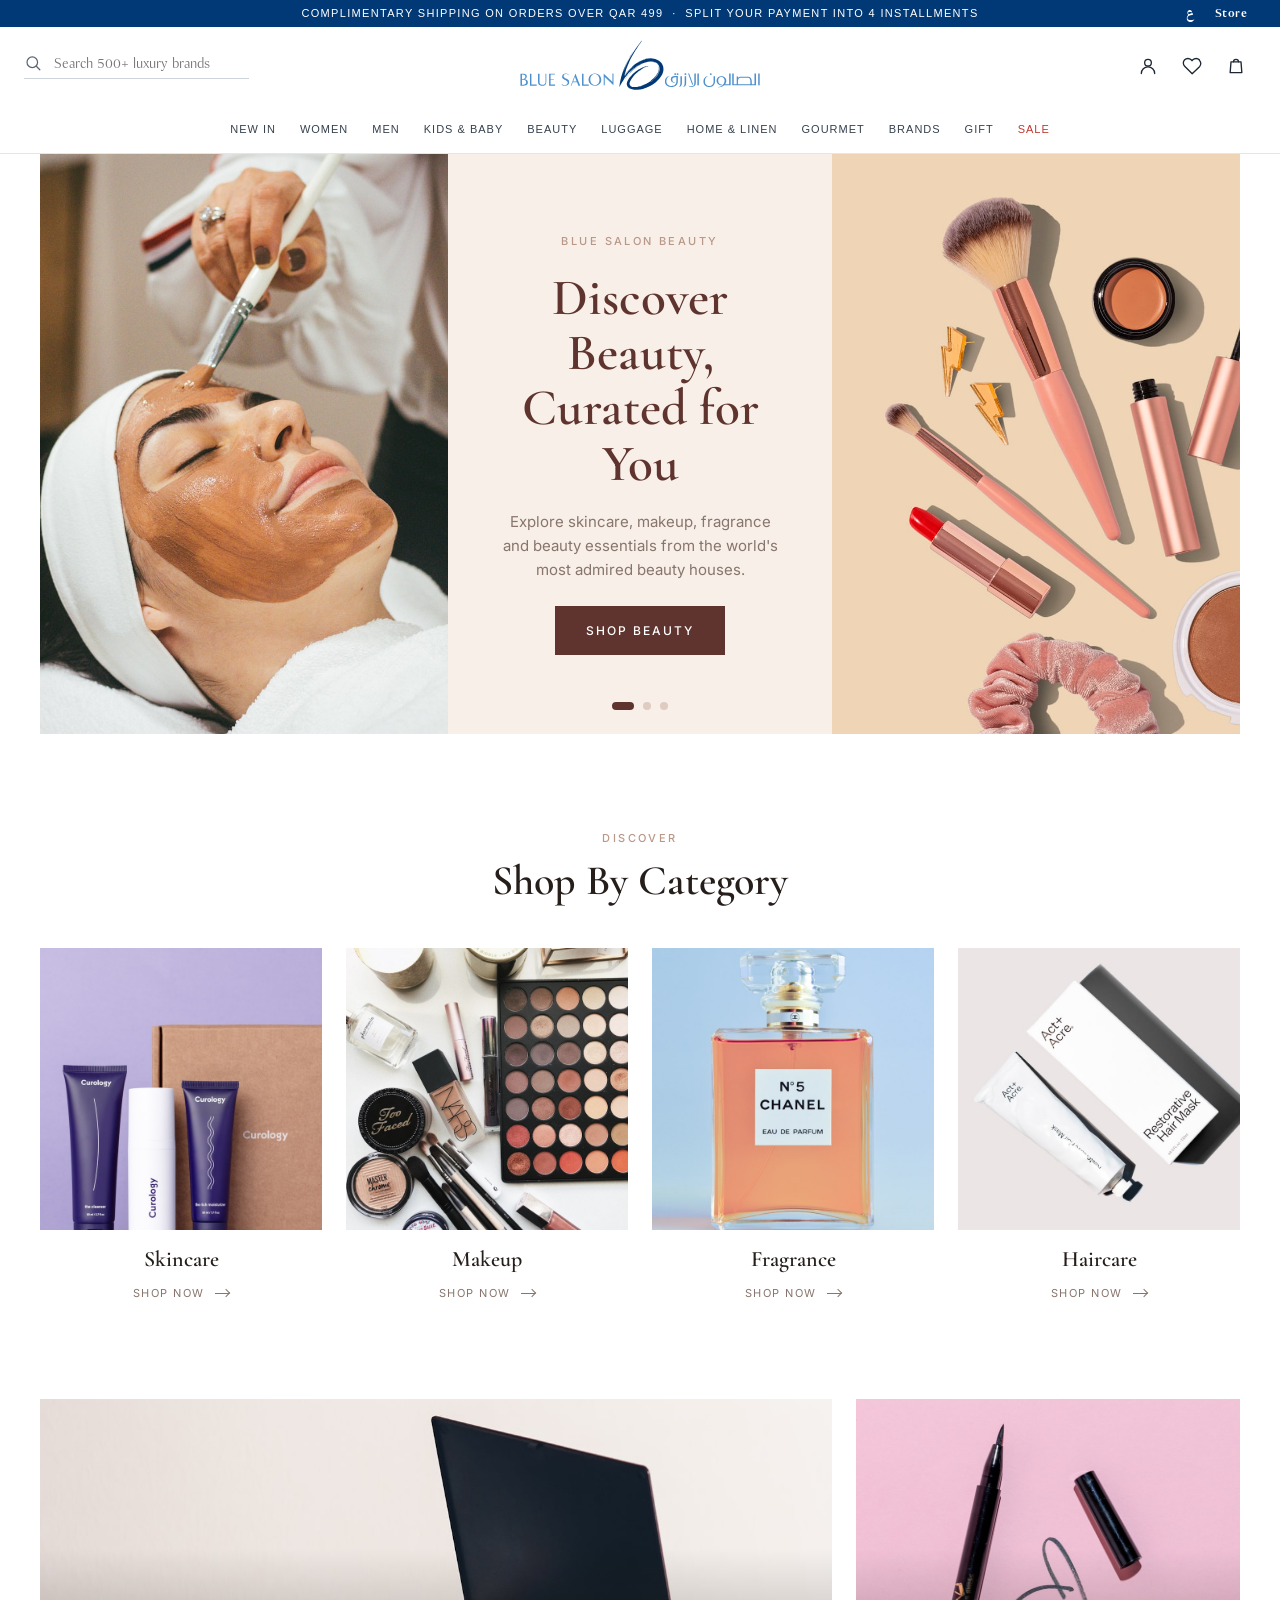
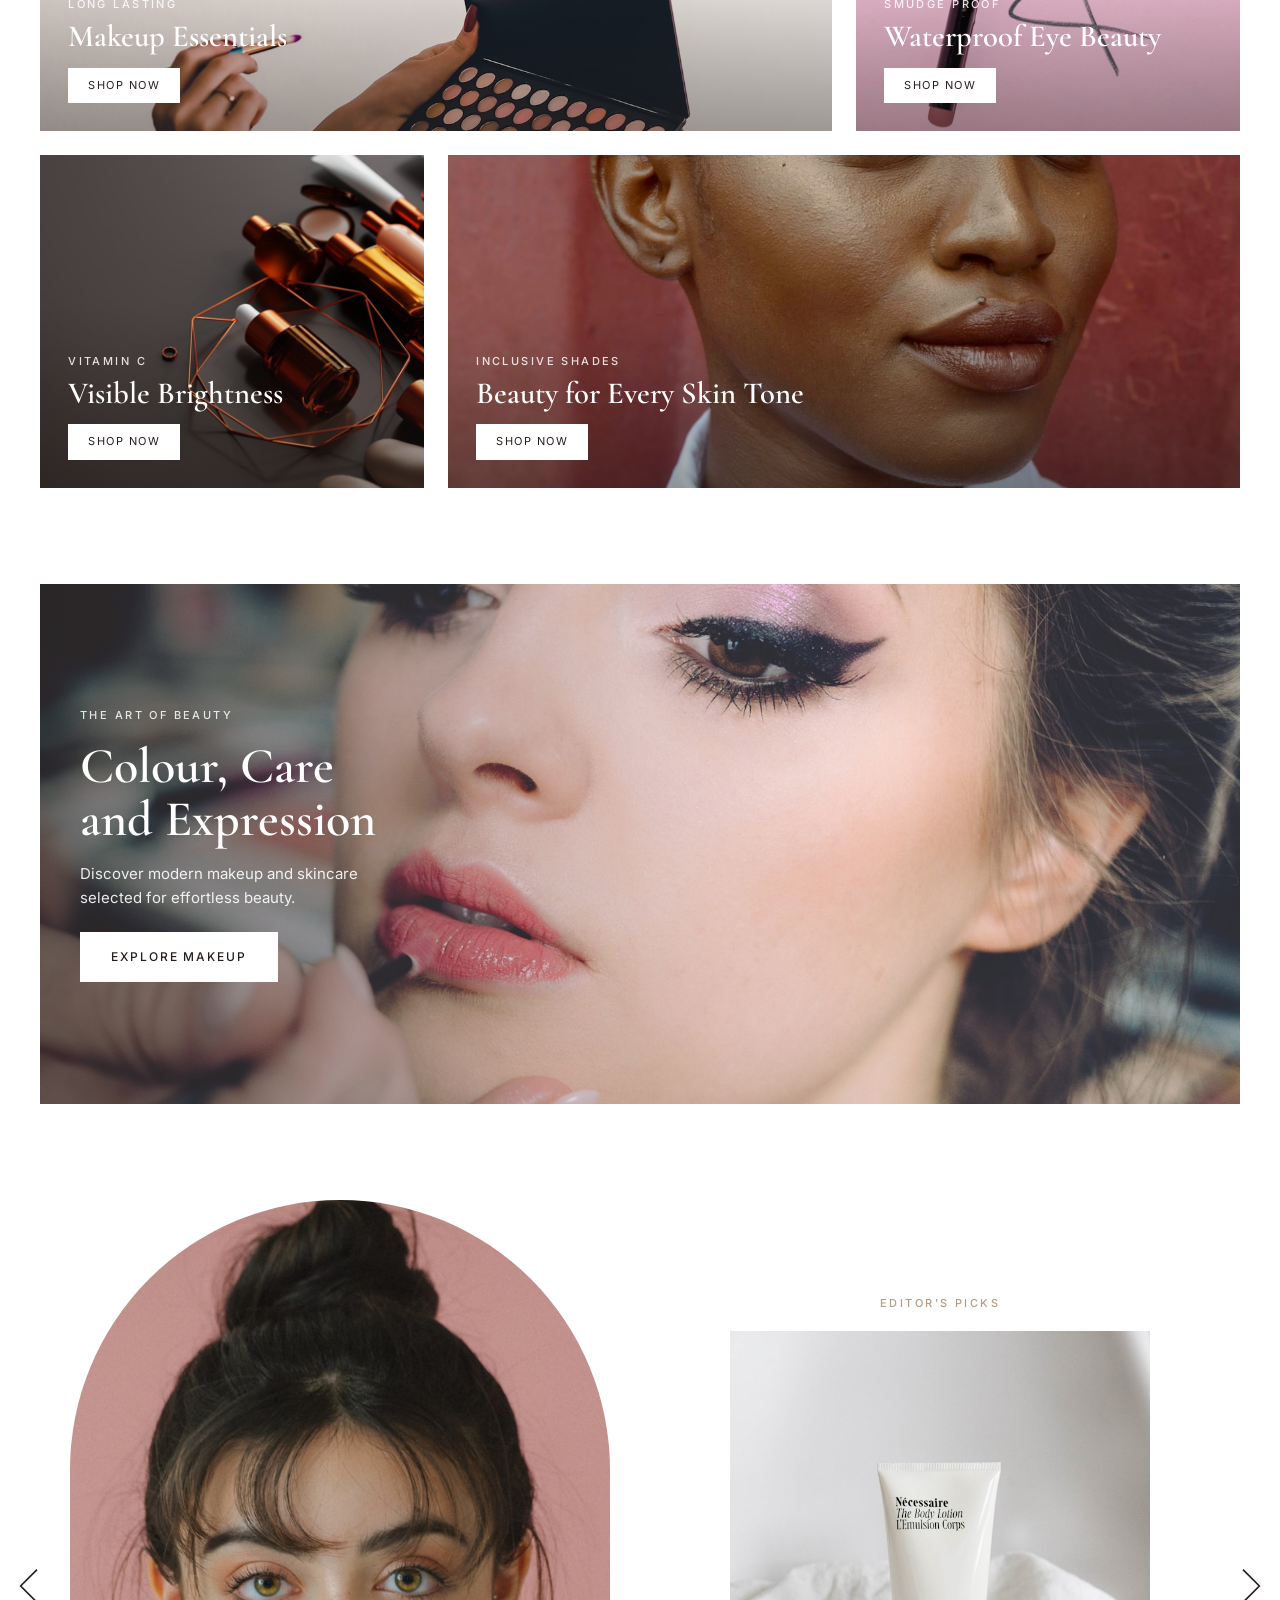
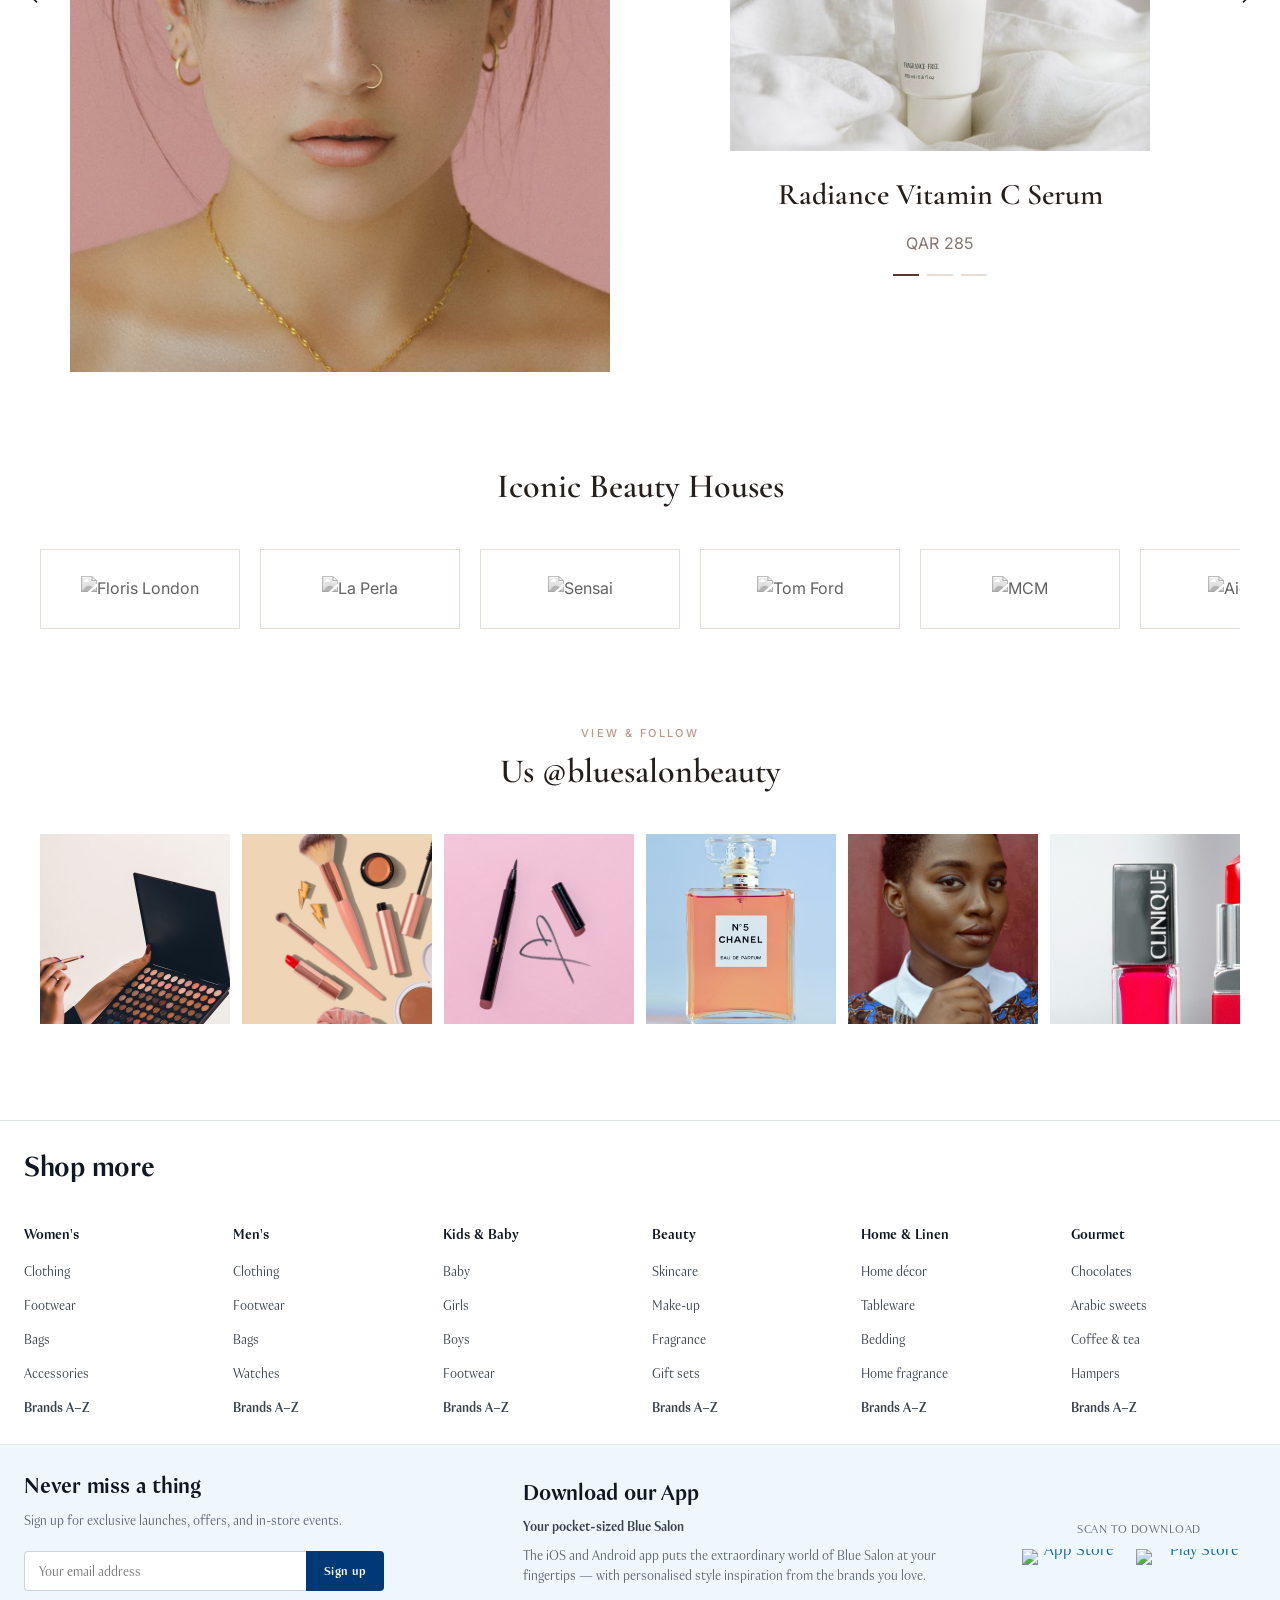
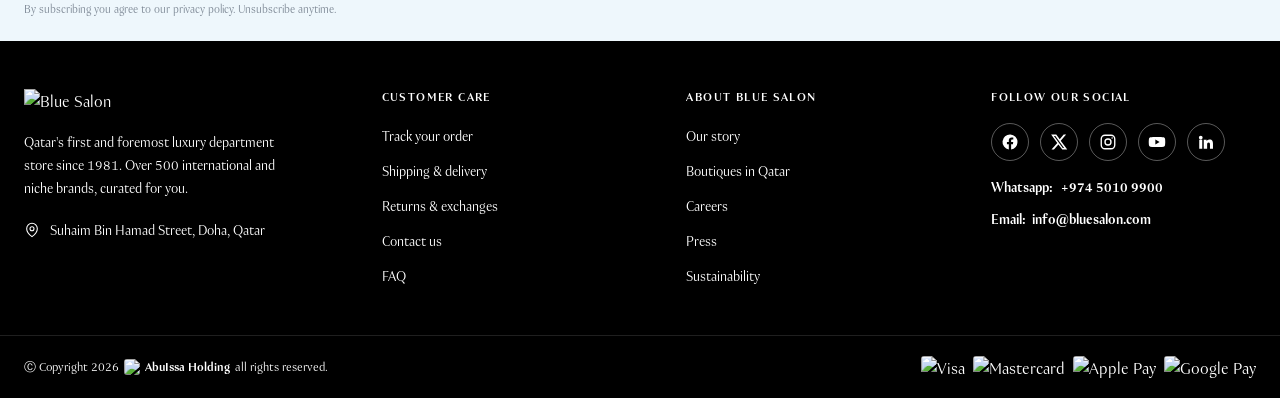
==== beauty.html @ 8f429d38 "Refactor code structure for improved readability and maintainability" ====
<!DOCTYPE html>
<html lang="en">
<head>
<meta charset="UTF-8">
<meta name="viewport" content="width=device-width, initial-scale=1.0">
<title>Blue Salon Beauty — Curated for You</title>
<link rel="icon" href="assets/app-icon.png">
<link rel="preconnect" href="https://fonts.googleapis.com">
<link rel="preconnect" href="https://fonts.gstatic.com" crossorigin>
<link href="https://fonts.googleapis.com/css2?family=Cormorant+Garamond:wght@500;600;700&family=Inter:wght@400;500;600&display=swap" rel="stylesheet">
<!-- Global Blue Salon header/footer styles (shared across pages) -->
<link rel="stylesheet" href="styles.css">
<link rel="stylesheet" href="app.css">
<!-- Page-specific beauty styles (loaded last so they win any collisions) -->
<link rel="stylesheet" href="assets/blue-salon-beauty.css">
<style>body{margin:0}</style>
</head>
<body>

<!-- ════════════════ Global Blue Salon Header ════════════════ -->
<header class="bs-nav-root bs-header">
  <div class="bs-announce">
    <div class="bs-announce-inner">
      <span class="bs-announce-msg">Complimentary shipping on orders over QAR 499 &nbsp;·&nbsp; Split your payment into 4 installments</span>
      <div class="bs-announce-utils">
        <span class="bs-util-wrap bs-locale">
          <button class="bs-iconbtn bs-locale-btn" type="button" id="localeBtn" aria-label="Switch language" title="Switch language">
            <span class="bs-lang-switch is-ar" id="localeLangSwitch" aria-hidden="true">ع</span>
          </button>
        </span>
        <button class="bs-iconbtn bs-locale-btn" type="button" aria-label="Store locator" title="Store locator">
          <span class="bs-lang-switch">Store</span>
        </button>
      </div>
    </div>
  </div>
  <div class="bs-topbar">
    <button class="bs-iconbtn bs-hamburger" type="button" id="hamburgerBtn" aria-label="Menu" aria-expanded="false" aria-controls="mobileDrawer">
      <svg width="22" height="22" viewBox="0 0 24 24" fill="none" stroke="currentColor" stroke-width="1.6" stroke-linecap="round" stroke-linejoin="round"><path d="M3 6h18M3 12h18M3 18h18"/></svg>
    </button>
    <div class="bs-search">
      <svg width="20" height="20" viewBox="0 0 24 24" fill="none" stroke="currentColor" stroke-width="1.6" stroke-linecap="round" stroke-linejoin="round"><path d="m21 21-4.3-4.3"/><circle cx="11" cy="11" r="7"/></svg>
      <input type="search" placeholder="Search 500+ luxury brands">
    </div>
    <a class="bs-logo" href="index.html">
      <img src="assets/logo-horizontal.svg" alt="Blue Salon">
    </a>
    <div class="bs-utils">
      <button class="bs-iconbtn" type="button" aria-label="Account" title="Account">
        <svg width="20" height="20" viewBox="0 0 24 24" fill="none" stroke="currentColor" stroke-width="1.6" stroke-linecap="round" stroke-linejoin="round"><circle cx="12" cy="8" r="4"/><path d="M4 21a8 8 0 0 1 16 0"/></svg>
      </button>
      <span class="bs-util-wrap">
        <button class="bs-iconbtn" type="button" aria-label="Wishlist" title="Wishlist">
          <svg width="20" height="20" viewBox="0 0 24 24" fill="none" stroke="currentColor" stroke-width="1.6" stroke-linecap="round" stroke-linejoin="round"><path d="M20.8 4.6a5.5 5.5 0 0 0-7.8 0L12 5.6l-1-1a5.5 5.5 0 1 0-7.8 7.8l9 9 8.8-8.6a5.5 5.5 0 0 0-.2-7.8z"/></svg>
        </button>
        <span class="bs-count" id="wishCount" hidden>0</span>
      </span>
      <span class="bs-util-wrap">
        <button class="bs-iconbtn" type="button" aria-label="Bag" title="Bag">
          <svg width="20" height="20" viewBox="0 0 24 24" fill="none" stroke="currentColor" stroke-width="1.6" stroke-linecap="round" stroke-linejoin="round"><path d="M6 7h12l1 13H5z"/><path d="M9 7a3 3 0 0 1 6 0"/></svg>
        </button>
        <span class="bs-count" id="cartCount" hidden>0</span>
      </span>
    </div>
  </div>
  <div id="navZone">
    <nav class="bs-nav">
      <div class="bs-nav-inner" id="navInner">
        <div class="bs-nav-item" data-menu="new">New In</div>
        <div class="bs-nav-item" data-menu="women">Women</div>
        <div class="bs-nav-item" data-menu="men">Men</div>
        <div class="bs-nav-item" data-menu="kids">Kids &amp; Baby</div>
        <div class="bs-nav-item" data-menu="beauty">Beauty</div>
        <div class="bs-nav-item" data-menu="luggage">Luggage</div>
        <div class="bs-nav-item" data-menu="home">Home &amp; Linen</div>
        <div class="bs-nav-item" data-menu="gourmet">Gourmet</div>
        <div class="bs-nav-item" data-menu="brands">Brands</div>
        <div class="bs-nav-item" data-menu="gift">Gift</div>
        <div class="bs-nav-item sale" data-menu="sale">Sale</div>
        <div class="bs-mega-holder" id="megaHolder"></div>
      </div>
    </nav>
  </div>
</header>

<!-- Mobile drawer (built by app.js) -->
<div class="bs-drawer-scrim" id="drawerScrim" hidden></div>
<aside class="bs-drawer" id="mobileDrawer" aria-hidden="true" hidden>
  <div class="bs-drawer-head">
    <img class="bs-drawer-logo" src="assets/logo-horizontal.svg" alt="Blue Salon">
    <button class="bs-iconbtn bs-drawer-close" type="button" id="drawerClose" aria-label="Close menu">
      <svg width="22" height="22" viewBox="0 0 24 24" fill="none" stroke="currentColor" stroke-width="1.7" stroke-linecap="round" stroke-linejoin="round"><path d="M6 6l12 12M18 6L6 18"/></svg>
    </button>
  </div>
  <nav class="bs-drawer-nav" id="drawerNav"></nav>
</aside>

<div class="bs-beauty-page">

  <!-- ============ 3. THREE-PANEL BEAUTY HERO (slider) ============ -->
  <section class="bsb-hero" aria-label="Discover beauty" aria-roledescription="carousel" id="bsbHero">
    <figure class="bsb-hero__img bsb-hero__img--left">
      <img id="bsbHeroLeft"
           src="images/beauty/hero-1-left.jpg"
           onerror="this.onerror=null;this.src='https://images.unsplash.com/photo-1552693673-1bf958298935?auto=format&fit=crop&w=900&q=80'"
           alt="Close-up of a model with radiant, natural complexion" loading="eager">
      <span class="bsb-hero__curtain bsb-hero__curtain--left" aria-hidden="true"></span>
    </figure>

    <div class="bsb-hero__panel" id="bsbHeroPanel">
      <div class="bsb-hero__content" id="bsbHeroContent">
        <p class="bsb-eyebrow">Blue Salon Beauty</p>
        <h1 class="bsb-hero__title">Discover Beauty,<br>Curated for You</h1>
        <p class="bsb-hero__text">Explore skincare, makeup, fragrance and beauty essentials from the world's most admired beauty houses.</p>
        <a class="bsb-btn bsb-btn--dark" href="#">Shop Beauty</a>
      </div>
      <div class="bsb-hero__dots" id="bsbHeroDots" role="tablist" aria-label="Hero slides"></div>
    </div>

    <figure class="bsb-hero__img bsb-hero__img--right">
      <img id="bsbHeroRight"
           src="images/beauty/hero-1-right.jpg"
           alt="Flat-lay of makeup brushes, powder and lipstick" loading="eager">
      <span class="bsb-hero__curtain bsb-hero__curtain--right" aria-hidden="true"></span>
    </figure>
  </section>

  <!-- ============ 4. HORIZONTAL BEAUTY CATEGORY STRIP ============ -->
  <!-- <nav class="bsb-strip" aria-label="Beauty quick links">
    <ul class="bsb-strip__list">
      <li><a href="#">Makeup</a></li>
      <li><a href="#">Skincare</a></li>
      <li><a href="#">Face</a></li>
      <li><a href="#">Eyes</a></li>
      <li><a href="#">Lips</a></li>
      <li><a href="#">Fragrance</a></li>
      <li><a href="#">Haircare</a></li>
      <li><a href="#">Bath &amp; Body</a></li>
      <li><a href="#">Men's Grooming</a></li>
      <li><a href="#">Beauty Tools</a></li>
      <li><a href="#">Gift Sets</a></li>
    </ul>
  </nav> -->

  <!-- ============ 5. SHOP BY CATEGORY ============ -->
  <section class="bsb-section bsb-shell" aria-label="Shop by category">
    <header class="bsb-heading">
      <p class="bsb-eyebrow">Discover</p>
      <h2 class="bsb-heading__title">Shop By Category</h2>
    </header>
    <div class="bsb-catgrid">
      <a class="bsb-cat" href="#">
        <div class="bsb-cat__stage"><img src="images/beauty/cat-skincare.jpg" alt="Skincare products" loading="lazy"></div>
        <span class="bsb-cat__name">Skincare</span>
        <span class="bsb-cat__link">Shop now <i class="bsb-arrow"></i></span>
      </a>
      <a class="bsb-cat" href="#">
        <div class="bsb-cat__stage"><img src="images/beauty/cat-makeup.jpg" alt="Makeup collection" loading="lazy"></div>
        <span class="bsb-cat__name">Makeup</span>
        <span class="bsb-cat__link">Shop now <i class="bsb-arrow"></i></span>
      </a>
      <a class="bsb-cat" href="#">
        <div class="bsb-cat__stage"><img src="images/beauty/cat-fragrance.jpg" alt="Fragrance bottle" loading="lazy"></div>
        <span class="bsb-cat__name">Fragrance</span>
        <span class="bsb-cat__link">Shop now <i class="bsb-arrow"></i></span>
      </a>
      <a class="bsb-cat" href="#">
        <div class="bsb-cat__stage"><img src="images/beauty/cat-haircare.jpg" alt="Haircare products" loading="lazy"></div>
        <span class="bsb-cat__name">Haircare</span>
        <span class="bsb-cat__link">Shop now <i class="bsb-arrow"></i></span>
      </a>
    </div>
  </section>

  <!-- ============ 6. ASYMMETRICAL EDITORIAL GRID ============ -->
  <section class="bsb-section bsb-shell" aria-label="Beauty editorial">
    <div class="bsb-editorial">
      <a class="bsb-tile bsb-tile--wide" href="#">
        <img src="images/beauty/edit-makeup.jpg" alt="Makeup application with a palette" loading="lazy">
        <div class="bsb-tile__body">
          <p class="bsb-eyebrow bsb-eyebrow--light">Long Lasting</p>
          <h3 class="bsb-tile__title">Makeup Essentials</h3>
          <span class="bsb-tile__cta">Shop now</span>
        </div>
      </a>
      <a class="bsb-tile bsb-tile--tall" href="#">
        <img src="images/beauty/edit-eyes.jpg" alt="Eye liner detail" loading="lazy">
        <div class="bsb-tile__body">
          <p class="bsb-eyebrow bsb-eyebrow--light">Smudge Proof</p>
          <h3 class="bsb-tile__title">Waterproof Eye Beauty</h3>
          <span class="bsb-tile__cta">Shop now</span>
        </div>
      </a>
      <a class="bsb-tile bsb-tile--tall2" href="#">
        <img src="images/beauty/edit-brightness.jpg" alt="Brightening serum ritual" loading="lazy">
        <div class="bsb-tile__body">
          <p class="bsb-eyebrow bsb-eyebrow--light">Vitamin C</p>
          <h3 class="bsb-tile__title">Visible Brightness</h3>
          <span class="bsb-tile__cta">Shop now</span>
        </div>
      </a>
      <a class="bsb-tile bsb-tile--wide2" href="#">
        <img src="images/beauty/edit-skintone.jpg" alt="Beauty for every skin tone" loading="lazy">
        <div class="bsb-tile__body">
          <p class="bsb-eyebrow bsb-eyebrow--light">Inclusive Shades</p>
          <h3 class="bsb-tile__title">Beauty for Every Skin Tone</h3>
          <span class="bsb-tile__cta">Shop now</span>
        </div>
      </a>
    </div>
  </section>
  <!-- ============ 8. FULL-WIDTH CAMPAIGN BANNER ============ -->
  <section class="bsb-campaign" aria-label="The art of beauty">
    <img class="bsb-campaign__bg" src="images/beauty/campaign-banner.jpg" alt="Editorial makeup application close-up" loading="lazy">
    <div class="bsb-shell bsb-campaign__inner">
      <div class="bsb-campaign__panel">
        <p class="bsb-eyebrow bsb-eyebrow--light">The Art of Beauty</p>
        <h2 class="bsb-campaign__title">Colour, Care<br>and Expression</h2>
        <p class="bsb-campaign__text">Discover modern makeup and skincare selected for effortless beauty.</p>
        <a class="bsb-btn bsb-btn--light" href="#">Explore Makeup</a>
      </div>
    </div>
  </section>

  <!-- ============ 9. FEATURED PRODUCT CAROUSEL ============ -->
  <section class="bsb-section bsb-shell bsb-feature" aria-label="Editor's picks" id="bsbFeature">
    <button class="bsb-feature__arrow bsb-feature__arrow--prev" type="button" aria-label="Previous product">
      <svg viewBox="0 0 24 24" fill="none" stroke="currentColor" stroke-width="0.7"><path d="M15 5 8 12l7 7"/></svg>
    </button>

    <figure class="bsb-feature__model">
      <img id="bsbFeatModel" src="images/beauty/feature-model.jpg" alt="Model enjoying a beauty ritual" loading="lazy">
    </figure>

    <div class="bsb-feature__panel">
      <p class="bsb-eyebrow">Editor's Picks</p>
      <div class="bsb-feature__stage"><img id="bsbFeatImg" src="images/beauty/prod-1.jpg" alt="Featured product"></div>
      <h3 class="bsb-feature__name" id="bsbFeatName">Radiance Vitamin C Serum</h3>
      <p class="bsb-feature__price" id="bsbFeatPrice">QAR 285</p>
      <div class="bsb-feature__dots" id="bsbFeatDots" role="tablist" aria-label="Featured products"></div>
    </div>

    <button class="bsb-feature__arrow bsb-feature__arrow--next" type="button" aria-label="Next product">
      <svg viewBox="0 0 24 24" fill="none" stroke="currentColor" stroke-width="0.7"><path d="m9 5 7 7-7 7"/></svg>
    </button>
  </section>

  <!-- ============ 10. BEAUTY BRAND ROW ============ -->
  <section class="bsb-section bsb-shell" aria-label="Iconic beauty houses">
    <header class="bsb-heading">
      <h2 class="bsb-heading__title bsb-heading__title--sm">Iconic Beauty Houses</h2>
    </header>
    <ul class="bsb-brands" id="bsbBrands"></ul>
  </section>
  <!-- ============ 11b. INSTAGRAM ============ -->
  <section class="bsb-section bsb-shell bsb-insta" aria-label="Follow us on Instagram">
    <header class="bsb-heading">
      <p class="bsb-eyebrow">View &amp; Follow</p>
      <h2 class="bsb-heading__title bsb-heading__title--sm">Us @bluesalonbeauty</h2>
    </header>
    <div class="bsb-insta__grid" id="bsbInsta"></div>
  </section>

</div><!-- /.bs-beauty-page -->

<!-- ════════════════ Global Blue Salon Footer ════════════════ -->
<footer class="bs-footer">
  <div class="bs-shopmore">
    <div class="bs-shopmore-inner">
      <h2>Shop more</h2>
      <div class="bs-shopmore-grid" id="shopMoreGrid"></div>
    </div>
  </div>
  <div class="bs-appband">
    <div class="bs-appband-inner">
      <div>
        <h3>Never miss a thing</h3>
        <p class="bs-appband-copy">Sign up for exclusive launches, offers, and in-store events.</p>
        <form class="bs-newsletter-form" onsubmit="return false;">
          <input type="email" placeholder="Your email address">
          <button type="submit">Sign up</button>
        </form>
        <p class="bs-newsletter-fine">By subscribing you agree to our privacy policy. Unsubscribe anytime.</p>
      </div>
      <div>
        <h3>Download our App</h3>
        <p class="bs-app-sub">Your pocket-sized Blue Salon</p>
        <p class="bs-appband-copy bs-app-copy">The iOS and Android app puts the extraordinary world of Blue Salon at your fingertips — with personalised style inspiration from the brands you love.</p>
      </div>
      <div class="bs-qr">
        <div class="bs-qr-label">Scan to download</div>
        <div class="foot-qr-code">
          <a href="#" rel="noopener"><img src="https://cdn.shopify.com/s/files/1/0370/6444/1991/files/qrapp-01.svg?v=1632989194" alt="App Store" width="98"></a>
          <a href="#" rel="noopener"><img src="https://cdn.shopify.com/s/files/1/0370/6444/1991/files/qrapp-02.svg?v=1632667366" alt="Play Store" width="120"></a>
        </div>
      </div>
    </div>
  </div>
  <div class="bs-mainfooter">
    <div class="bs-mainfooter-inner">
      <div class="bs-mainfooter-about">
        <img src="https://www.bluesalon.com/cdn/shop/files/BS_Logo_horizontal-01-white1.png?v=1644232279" alt="Blue Salon">
        <p>Qatar's first and foremost luxury department store since 1981. Over 500 international and niche brands, curated for you.</p>
        <ul class="bs-contact">
          <li>
            <svg width="16" height="16" viewBox="0 0 24 24" fill="none" stroke="currentColor" stroke-width="1.6" stroke-linecap="round" stroke-linejoin="round"><path d="M20 10c0 6-8 12-8 12s-8-6-8-12a8 8 0 0 1 16 0z"/><circle cx="12" cy="10" r="3"/></svg>
            <span>Suhaim Bin Hamad Street, Doha, Qatar</span>
          </li>
        </ul>
      </div>
      <div id="footerCols" class="bs-mainfooter-cols"></div>
    </div>
    <div class="bs-bottomstrip">
      <div class="bs-bottomstrip-inner">
        <span class="bs-copyright">Ⓒ Copyright 2026
          <a class="bs-copyright-aih" href="https://www.abuissa.com" target="_blank" rel="noopener">
            <img src="https://www.abuissa.com/wp-content/uploads/2024/09/cropped-aih-favicon-192x192.png" alt="AbuIssa Holding" width="16" height="16" loading="lazy">
            AbuIssa Holding
          </a>
          all rights reserved.</span>
        <ul class="payment-methods">
          <li><img src="//www.bluesalon.com/cdn/shop/files/Visa_Inverted_x32_5700ab8c-cb49-4355-83c3-4d1146a8076c_x32.png?v=1644226717" alt="Visa" loading="lazy"></li>
          <li><img src="//www.bluesalon.com/cdn/shop/files/mastercard-logo-design-history-1979_x32.jpg?v=1644232735" alt="Mastercard" loading="lazy"></li>
          <li><img src="//www.bluesalon.com/cdn/shop/files/Group_1_x32.jpg?v=1660140162" alt="Apple Pay" loading="lazy"></li>
          <li><img src="//www.bluesalon.com/cdn/shop/files/21Google_Pay9bc22ee1-7e10-4d6f-b0ec-57672824e23d_x32_1_x32.png?v=1709793011" alt="Google Pay" loading="lazy"></li>
        </ul>
      </div>
    </div>
  </div>
</footer>

<script src="data.js"></script>
<script src="app.js"></script>
<script src="assets/blue-salon-beauty.js"></script>
</body>
</html>
---- styles.css ----
/* ============================================================
   BLUE SALON DESIGN SYSTEM — global stylesheet entry point.
   Consumers link THIS file. Imports only — no rules here.
   ============================================================ */
@import url("tokens/fonts.css");
@import url("tokens/colors.css");
@import url("tokens/typography.css");
@import url("tokens/spacing.css");
@import url("tokens/elevation.css");
@import url("tokens/base.css");
---- app.css ----
/* ============================================================
   BLUE SALON — STOREFRONT HOMEPAGE (pure CSS port of the React kit)
   Design tokens come from styles.css; this file holds layout +
   component styles previously written as JSX inline styles.
   ============================================================ */

/* ── Fonts ────────────────────────────────────────────────────
   "Qatar" is the brand typeface — a humanist sans carrying both
   Latin and Arabic, used across the entire system for display
   and UI alike. Weights: 300/400/500/700. */
@font-face {
  font-family: "Qatar";
  src: url("assets/fonts/Qatar-Light.ttf") format("truetype");
  font-weight: 300;
  font-style: normal;
  font-display: swap;
}
@font-face {
  font-family: "Qatar";
  src: url("assets/fonts/Qatar-Regular.ttf") format("truetype");
  font-weight: 400;
  font-style: normal;
  font-display: swap;
}
@font-face {
  font-family: "Qatar";
  src: url("assets/fonts/Qatar-Medium.ttf") format("truetype");
  font-weight: 500;
  font-style: normal;
  font-display: swap;
}
/* 600 mapped to the Bold cut to avoid faux-bold synthesis */
@font-face {
  font-family: "Qatar";
  src: url("assets/fonts/Qatar-Bold.ttf") format("truetype");
  font-weight: 600;
  font-style: normal;
  font-display: swap;
}
@font-face {
  font-family: "Qatar";
  src: url("assets/fonts/Qatar-Bold.ttf") format("truetype");
  font-weight: 700;
  font-style: normal;
  font-display: swap;
}

html, body { margin: 0; background: var(--paper); }

/* ── Header shell ─────────────────────────────────────────── */
.bs-header {
  position: relative;
  z-index: 100;
  background: var(--paper);
}

/* Navy announcement bar */
.bs-announce {
  background: #003976;
  color: #fff;
  text-align: center;
  font-size: 11px;
  letter-spacing: var(--ls-wider);
  text-transform: uppercase;
  padding: 5px 0;
  font-weight: 500;
}
/* Constrain to the same container width as the top bar */
.bs-announce-inner {
  position: relative;
  max-width: var(--container-max);
  margin: 0 auto;
  padding: 0 24px;
}
.bs-announce-msg { display: block; }

/* Locale + store locator utilities pinned to the right edge of the container */
.bs-announce-utils {
  position: absolute;
  top: 50%;
  right: 24px;
  transform: translateY(-50%);
  display: flex;
  align-items: center;
  gap: 2px;
}
[dir="rtl"] .bs-announce-utils { right: auto; left: 24px; }
.bs-announce-utils .bs-iconbtn {
  width: 30px;
  height: 30px;
  color: #fff;
}
.bs-announce-utils .bs-iconbtn svg { width: 18px; height: 18px; }
.bs-announce-utils .bs-iconbtn:hover { background: rgba(255, 255, 255, 0.15); }
.bs-announce-utils .bs-locale-btn { width: auto; padding: 0 8px; }
.bs-announce-utils .bs-locale-panel { color: var(--text-strong); }

/* Single language-code label showing the active language (EN / ع) */
.bs-lang-switch {
  display: inline-flex;
  align-items: center;
  justify-content: center;
  font-family: var(--font-sans);
  font-size: 12px;
  font-weight: 600;
  letter-spacing: 0.04em;
  line-height: 1;
}
.bs-lang-switch.is-ar { font-size: 14px; }

.bs-topbar {
  max-width: var(--container-max);
  margin: 0 auto;
  padding: 0 24px;
  height: 78px;
  display: grid;
  grid-template-columns: 1fr auto 1fr;
  align-items: center;
  gap: 16px;
}

/* Search — bottom border only (spanning 3/4 of the width) */
.bs-search {
  position: relative;
  display: flex;
  align-items: center;
  gap: 10px;
  max-width: 300px;
  color: var(--ink-600);
  padding-bottom: 6px;
}
.bs-search::after {
  content: "";
  position: absolute;
  bottom: 0;
  inset-inline-start: 0;
  width: 75%;
  height: 1px;
  background: var(--border-default);
}
.bs-search input {
  border: 0;
  outline: none;
  background: transparent;
  font-family: var(--font-sans);
  font-size: 14px;
  color: var(--text-strong);
  width: 100%;
}

.bs-logo { justify-self: center; }
.bs-logo img { height: 58px; display: block; }

.bs-utils {
  display: flex;
  align-items: center;
  justify-content: flex-end;
  gap: 4px;
}
.bs-util-wrap { position: relative; display: inline-flex; }

.bs-count {
  position: absolute;
  top: 2px;
  right: 2px;
  min-width: 17px;
  height: 17px;
  padding: 0 4px;
  background: var(--sale);
  color: #fff;
  border-radius: 999px;
  font-size: 10px;
  font-weight: 600;
  display: flex;
  align-items: center;
  justify-content: center;
  font-family: var(--font-sans);
}
.bs-count[hidden] { display: none; }

/* ── Icon button (port of <IconButton variant="plain">) ───── */
.bs-iconbtn {
  display: inline-flex;
  align-items: center;
  justify-content: center;
  width: 40px;
  height: 40px;
  flex: none;
  padding: 0;
  border-radius: var(--radius-circle);
  cursor: pointer;
  background: transparent;
  color: var(--ink-800);
  border: 1px solid transparent;
  transition: background var(--dur-base) var(--ease-standard), color var(--dur-base) var(--ease-standard);
}
.bs-iconbtn:hover { background: var(--surface-hover); }

/* ── Locale picker (region · currency · language) ─────────── */
.bs-locale { position: relative; }
.bs-locale-btn { width: auto; padding: 0 10px; gap: 6px; }
.bs-locale-code {
  font-family: var(--font-sans);
  font-size: 12px;
  font-weight: var(--fw-semibold);
  letter-spacing: var(--ls-wider);
}

.bs-locale-panel {
  position: absolute;
  top: calc(100% + 8px);
  right: 0;
  z-index: 300;
  width: 300px;
  padding: 18px;
  background: var(--surface-card);
  border: var(--border-hair);
  border-radius: var(--radius-md);
  box-shadow: var(--shadow-lg);
  text-align: start;
}
.bs-locale-panel[hidden] { display: none; }
/* Flip to the start edge in RTL so it stays on-screen */
[dir="rtl"] .bs-locale-panel { right: auto; left: 0; }

.bs-locale-field { margin-bottom: 14px; }
.bs-locale-field:last-of-type { margin-bottom: 0; }
.bs-locale-label {
  display: block;
  margin-bottom: 6px;
  font-family: var(--font-sans);
  font-size: 11px;
  font-weight: var(--fw-semibold);
  letter-spacing: var(--ls-wider);
  text-transform: uppercase;
  color: var(--text-muted);
}
.bs-locale-select {
  width: 100%;
  height: 40px;
  padding: 0 12px;
  font-family: var(--font-sans);
  font-size: 14px;
  color: var(--text-strong);
  background: var(--surface-card);
  border: var(--border-line);
  border-radius: var(--radius-sm);
  cursor: pointer;
}
.bs-locale-select:focus-visible { outline: none; border-color: var(--border-focus); box-shadow: var(--shadow-focus); }

/* Language segmented control */
.bs-locale-seg { display: flex; gap: 6px; }
.bs-locale-seg button {
  flex: 1;
  height: 38px;
  font-family: var(--font-sans);
  font-size: 13px;
  font-weight: var(--fw-medium);
  color: var(--text-body);
  background: var(--surface-card);
  border: var(--border-line);
  border-radius: var(--radius-sm);
  cursor: pointer;
  transition: background var(--dur-base) var(--ease-standard), color var(--dur-base) var(--ease-standard), border-color var(--dur-base) var(--ease-standard);
}
.bs-locale-seg button:hover { background: var(--surface-hover); }
.bs-locale-seg button.is-active {
  background: var(--color-primary);
  color: var(--text-on-primary);
  border-color: var(--color-primary);
}

.bs-locale-apply {
  width: 100%;
  height: 42px;
  margin-top: 18px;
  font-family: var(--font-sans);
  font-size: 12px;
  font-weight: var(--fw-semibold);
  letter-spacing: var(--ls-wider);
  text-transform: uppercase;
  color: var(--text-on-primary);
  background: var(--color-primary);
  border: none;
  border-radius: var(--radius-sm);
  cursor: pointer;
  transition: background var(--dur-base) var(--ease-standard);
}
.bs-locale-apply:hover { background: var(--color-primary-hover); }

/* ── Buttons (port of <Button>) ───────────────────────────── */
.bs-btn {
  display: inline-flex;
  align-items: center;
  justify-content: center;
  gap: 10px;
  height: var(--control-md);
  padding: 0 26px;
  font-family: var(--font-sans);
  font-size: 12px;
  font-weight: var(--fw-semibold);
  letter-spacing: var(--ls-wider);
  text-transform: uppercase;
  border-radius: var(--radius-sm);
  cursor: pointer;
  /* border: 1px solid transparent; */
  white-space: nowrap;
  transition: background var(--dur-base) var(--ease-standard),
              color var(--dur-base) var(--ease-standard),
              border-color var(--dur-base) var(--ease-standard),
              transform var(--dur-fast) var(--ease-standard);
}
.bs-btn:active { transform: scale(0.98); }
.bs-btn-primary { background: var(--color-primary); color: var(--text-on-primary); }
.bs-btn-primary:hover { background: var(--color-primary-hover); }
.bs-btn-gold { background: var(--gold-500); color: #fff; }
.bs-btn-gold:hover { background: var(--gold-600); }

/* ── Nav bar + mega menu ──────────────────────────────────── */
.bs-nav-root { font-family: 'League Spartan', sans-serif; }

.bs-nav-root .bs-nav { background: var(--paper); }
.bs-nav-root .bs-nav-inner { display: flex; align-items: stretch; justify-content: center; padding: 0 24px; max-width: var(--container-max); margin: 0 auto; position: relative; border-bottom: 1px solid var(--border-subtle); }
.bs-nav-root .bs-nav-item { padding: 16px 12px; font-size: 11px; font-weight: 500; letter-spacing: 1px; color: var(--text-body); cursor: pointer; position: relative; transition: color .15s; text-transform: uppercase; white-space: nowrap; }
.bs-nav-root .bs-nav-item:hover { color: var(--color-primary); }
.bs-nav-root .bs-nav-item.active { color: var(--color-primary); }
.bs-nav-root .bs-nav-item.active::after { content: ''; position: absolute; bottom: -1px; left: 12px; right: 12px; height: 2px; background: var(--color-primary); }
.bs-nav-root .bs-nav-item.sale { color: var(--sale); }
.bs-nav-root .bs-nav-item.sale.active::after { background: var(--sale); }

.bs-mega-holder { position: absolute; top: 100%; left: 0; right: 0; z-index: 200; display: none; }
.bs-mega-holder.is-open { display: block; }

/* Mega menu */
.bs-nav-root .bs-mega { background: var(--paper); padding: 28px 28px 24px; display: grid; gap: 28px; min-height: 340px; border-top: 1px solid var(--border-subtle); border-bottom: 1px solid var(--border-subtle); box-shadow: 0 8px 24px rgba(0,0,0,.08); }
.bs-nav-root .bs-mega.cols-6 { grid-template-columns: 1fr 1fr 1fr 1fr 1fr 1.3fr; }
.bs-nav-root .bs-mega.cols-5 { grid-template-columns: 1fr 1fr 1fr 1fr 1.3fr; }

.bs-nav-root .bs-col h4 { font-size: 10.5px; letter-spacing: 1.5px; color: var(--ink-900); margin: 0 0 12px; font-weight: 600; text-transform: uppercase; padding-bottom: 8px; border-bottom: 1px solid var(--border-subtle); }
.bs-nav-root .bs-col h4.sub { margin-top: 20px; }
.bs-nav-root .bs-col ul { list-style: none; padding: 0; margin: 0; }
.bs-nav-root .bs-col li { font-size: 13px; color: var(--text-body); padding: 5px 0; cursor: pointer; transition: color .15s; display: flex; align-items: center; }
.bs-nav-root .bs-col li:hover { color: var(--color-primary); }
.bs-nav-root .bs-col li.featured { color: var(--color-gold); font-weight: 500; }
.bs-nav-root .bs-col li.featured:hover { color: var(--blue-900); }
.bs-nav-root .bs-col li.featured.sale-link { color: var(--sale); }

/* Pills */
.bs-nav-root .pill { font-size: 9px; padding: 2px 6px; border-radius: 3px; margin-left: 8px; letter-spacing: 0.5px; font-weight: 500; line-height: 1.4; flex-shrink: 0; }
.bs-nav-root .pill.new { background: var(--blue-700); color: #fff; }
.bs-nav-root .pill.eid { background: var(--color-gold); color: #fff; }
.bs-nav-root .pill.hot { background: var(--sale); color: #fff; }
.bs-nav-root .pill.gift { background: #C16B7E; color: #fff; }
.bs-nav-root .pill.signature { background: var(--blue-900); color: var(--gold-300); border: 0.5px solid var(--gold-500); }
.bs-nav-root .pill.exclusive { background: transparent; color: var(--blue-900); border: 0.5px solid var(--blue-900); }

/* The Edit */
.bs-nav-root .bs-edit { background: var(--surface-panel); border-radius: 8px; padding: 16px; display: flex; flex-direction: column; gap: 10px; }
.bs-nav-root .bs-edit-label { font-size: 9.5px; letter-spacing: 2px; color: var(--color-gold); font-weight: 500; margin-bottom: 2px; }
.bs-nav-root .bs-edit-label.sale-label { color: var(--sale); }
.bs-nav-root .bs-edit-card { background: var(--paper); border-radius: 6px; padding: 12px 14px; border: 1px solid var(--border-subtle); cursor: pointer; transition: all .2s; }
.bs-nav-root .bs-edit-card:hover { border-color: var(--color-gold); transform: translateY(-1px); }
.bs-nav-root .bs-edit-card .tag { font-size: 9px; letter-spacing: 1.2px; color: var(--color-gold); font-weight: 500; text-transform: uppercase; }
.bs-nav-root .bs-edit-card .title { font-size: 14px; color: var(--ink-900); margin-top: 3px; line-height: 1.3; }
.bs-nav-root .bs-edit-card .meta { font-size: 11px; color: var(--text-muted); margin-top: 3px; }
.bs-nav-root .bs-edit-card.feature { background: var(--blue-900); border-color: var(--blue-900); }
.bs-nav-root .bs-edit-card.feature .tag { color: var(--gold-300); }
.bs-nav-root .bs-edit-card.feature .title { color: #fff; }
.bs-nav-root .bs-edit-card.feature .meta { color: rgba(255,255,255,.7); }
.bs-nav-root .bs-edit-card.sale-feature { background: var(--sale); border-color: var(--sale); }
.bs-nav-root .bs-edit-card.sale-feature .tag { color: #FFE0CC; }
.bs-nav-root .bs-edit-card.sale-feature .title { color: #fff; }
.bs-nav-root .bs-edit-card.sale-feature .meta { color: rgba(255,255,255,.85); }

/* A–Z grid */
.bs-nav-root .bs-az { display: grid; grid-template-columns: repeat(7, 1fr); gap: 4px; font-size: 11px; }
.bs-nav-root .bs-az li { padding: 6px 0 !important; justify-content: center; border: 1px solid var(--border-subtle); border-radius: 4px; color: var(--text-muted) !important; font-weight: 500; }
.bs-nav-root .bs-az li:hover { background: var(--color-primary); color: #fff !important; border-color: var(--color-primary); }

/* ── Services strip ───────────────────────────────────────── */
.bs-services { background: #fff; }
.bs-services-inner {
  position: relative;
  z-index: 1;
  max-width: var(--container-max);
  margin: 0 auto;
  padding: 18px 24px;
  display: grid;
  grid-template-columns: repeat(3, 1fr);
  gap: 24px;
  border-bottom: 1px solid var(--border-subtle);
  box-shadow: 0 6px 6px -6px rgba(0, 0, 0, 0.12);
}
.bs-service { display: flex; gap: 14px; align-items: center; justify-content: center; }
.bs-service-icon { color: var(--blue-700); display: inline-flex; }
.bs-service-title { font-size: 12px; font-weight: 600; letter-spacing: var(--ls-wide); text-transform: uppercase; color: var(--ink-900); }
.bs-service-sub { font-size: 12px; color: var(--text-muted); }

/* ── Hero ─────────────────────────────────────────────────── */
/* All slides share the banner's native 1920×720 ratio at container width,
   so the height stays constant between slide types (no layout jump) and the
   full-bleed banners show uncropped. */
.bs-hero { aspect-ratio: 1920 / 720; display: grid; grid-template-columns: 1fr 1fr; overflow: hidden; max-width: var(--container-max); margin: 0 auto; position: relative; }
/* Full-bleed image slide: hide the text panel, let media span the row. */
.bs-hero.is-full { grid-template-columns: 1fr; }
.bs-hero.is-full .bs-hero-panel { display: none; }
.bs-hero-panel {
  background: #fff;
  display: flex;
  flex-direction: column;
  justify-content: center;
  padding: 0 72px;
  position: relative;
}
.bs-hero-title { font-size: 52px; font-weight: 700; color: var(--ink-900); line-height: 1.1; margin: 0 0 14px; }
.bs-hero-sub { font-size: 15px; color: var(--text-muted); margin: 0 0 32px; line-height: 1.6; }
.bs-hero-dots { display: flex; gap: 10px; align-items: center; justify-content: center; padding: 20px 0; }
.bs-hero-dot {
  width: 11px;
  height: 11px;
  padding: 0;
  border-radius: 50%;
  cursor: pointer;
  background: transparent;
  border: 1.5px solid var(--ink-400);
  transition: background .2s;
}
.bs-hero-dot.is-active { background: var(--ink-900); }
.bs-hero-media { overflow: hidden; }
.bs-hero-media img { width: 100%; height: 100%; object-fit: cover; }

/* ── Section headings ─────────────────────────────────────── */
.bs-heading-title { font-size: 34px; margin-top: 8px; }

/* ── Categories (legacy JS grid — kept for other pages) ───── */
.bs-section-cats {
  max-width: var(--container-max);
  margin: 0 auto;
  padding: var(--space-9) 24px var(--space-7);
}
.bs-cats-grid { display: grid; grid-template-columns: repeat(6, 1fr); gap: 16px; margin-top: 36px; }
.bs-cat-link { text-decoration: none; }
.bs-cat-link:hover { text-decoration: none; }
.bs-cat-card {
  position: relative;
  aspect-ratio: 3 / 4;
  border-radius: var(--radius-sm);
  overflow: hidden;
  border: 1px solid var(--border-subtle);
}
.bs-cat-card img { width: 100%; height: 100%; object-fit: cover; display: block; }
.bs-cat-grad { position: absolute; inset: 0; background: linear-gradient(180deg, transparent 40%, rgba(0,42,87,0.6) 100%); }
.bs-cat-label {
  position: absolute;
  left: 0;
  right: 0;
  bottom: 14px;
  text-align: center;
  color: #fff;
  font-size: 12.5px;
  letter-spacing: var(--ls-wider);
  text-transform: uppercase;
  font-weight: 600;
}

/* ── Shop by Category (bento) ─────────────────────────────── */
.bs-shopcat { background: var(--paper); font-family: var(--font-display); }
.bs-shopcat-inner {
  max-width: var(--container-max);
  margin: 0 auto;
  padding: var(--space-9) 24px var(--space-7);
  padding-top: 100px;
}

/* Centered editorial header with gold rule */
.bs-shopcat-head { text-align: center; margin-bottom: 44px; }
.bs-shopcat-kicker {
  display: block;
  font-family: var(--font-sans);
  font-size: 11px;
  font-weight: var(--fw-medium);
  letter-spacing: var(--ls-wider);
  text-transform: uppercase;
  color: var(--gold-600);
  margin-bottom: 12px;
}
.bs-shopcat-title { font-size: 40px; margin: 0; }
.bs-shopcat-rule { margin: 20px auto 0; }

/* Bento grid: featured Women (2×2), 2×2 medium cards, two wide banners */
.bs-shopcat-grid {
  display: grid;
  grid-template-columns: repeat(3, 1fr);
  grid-template-rows: 300px 300px 260px;
  gap: 16px;
  grid-template-areas:
    "women men     beauty"
    "women kids    luggage"
    "gourmet gourmet home";
}
.bs-shopcat-women   { grid-area: women; }
.bs-shopcat-men     { grid-area: men; }
.bs-shopcat-beauty  { grid-area: beauty; }
.bs-shopcat-kids    { grid-area: kids; }
.bs-shopcat-luggage { grid-area: luggage; }
.bs-shopcat-gourmet { grid-area: gourmet; }
.bs-shopcat-home    { grid-area: home; }

/* Card shell */
.bs-shopcat-card {
  position: relative;
  display: block;
  overflow: hidden;
  border-radius: var(--radius-sm);
  text-decoration: none;
  isolation: isolate;
}
.bs-shopcat-card:hover { text-decoration: none; }
.bs-shopcat-img {
  position: absolute;
  inset: 0;
  width: 100%;
  height: 100%;
  object-fit: cover;
  display: block;
  transition: transform var(--dur-slow, .6s) var(--ease-standard, ease);
}
.bs-shopcat-card:hover .bs-shopcat-img { transform: scale(1.04); }

/* Black gradient wash for caption legibility */
.bs-shopcat-card::after {
  content: "";
  position: absolute;
  inset: 0;
  z-index: 1;
  background: linear-gradient(180deg, rgba(0,0,0,0) 40%, rgba(0,0,0,0.65) 100%);
  transition: opacity var(--dur-base, .25s) var(--ease-standard, ease);
}
.bs-shopcat-card:hover::after { opacity: 0.92; }
/* Wide banners fade from the caption side instead of the bottom */
.bs-shopcat-home::after {
  background: linear-gradient(90deg, rgba(0,0,0,0) 35%, rgba(0,0,0,0.6) 100%);
}
.bs-shopcat-gourmet::after {
  background: linear-gradient(90deg, rgba(0,0,0,0.6) 0%, rgba(0,0,0,0) 65%);
}

/* Caption */
.bs-shopcat-caption {
  position: absolute;
  z-index: 2;
  left: 28px;
  right: 28px;
  bottom: 26px;
  display: flex;
  flex-direction: column;
  gap: 4px;
  color: #fff;
}
.bs-shopcat-name {
  font-family: var(--font-display); /* Qatar */
  font-weight: var(--fw-light);
  font-size: 30px;
  color: #fff;
  line-height: 1.1;
  text-shadow: 0 1px 12px rgba(0,42,87,0.45);
}

/* Wide banner cards: caption placed to the side, discover CTA */
.bs-shopcat-banner .bs-shopcat-name { font-size: 34px; }
.bs-shopcat-caption-banner { right: auto; max-width: 60%; }
.bs-shopcat-caption-end {
  left: auto;
  right: 34px;
  align-items: flex-end;
  text-align: right;
}
.bs-shopcat-discover {
  display: inline-flex;
  align-items: center;
  gap: 10px;
  margin-top: 12px;
  font-family: var(--font-sans);
  font-size: 11px;
  font-weight: var(--fw-semibold);
  letter-spacing: var(--ls-wider);
  text-transform: uppercase;
  color: #fff;
}
.bs-shopcat-discover svg { transition: transform var(--dur-base, .25s) var(--ease-standard, ease); }
.bs-shopcat-card:hover .bs-shopcat-discover svg { transform: translateX(5px); }

/* Responsive */
@media (max-width: 900px) {
  .bs-shopcat-grid {
    grid-template-columns: 1fr 1fr;
    grid-template-rows: 320px 220px 220px 200px 200px;
    grid-template-areas:
      "women  women"
      "men    beauty"
      "kids   luggage"
      "gourmet gourmet"
      "home   home";
  }
  .bs-shopcat-caption-banner { max-width: 70%; }
}
@media (max-width: 560px) {
  .bs-shopcat-title { font-size: 30px; }
  .bs-shopcat-grid {
    grid-template-columns: 1fr;
    grid-template-rows: repeat(7, 220px);
    grid-template-areas:
      "women" "men" "beauty" "kids" "luggage" "gourmet" "home";
  }
  .bs-shopcat-caption { left: 20px; right: 20px; bottom: 20px; }
  .bs-shopcat-caption-end { left: 20px; align-items: flex-start; text-align: left; }
}

/* ── Category fashion sliders (Women / Men) ───────────────────
   Selectors are generic so any "<prefix>-collection-home-*" block
   (women, men, …) shares the same styling. */
.cat-fashion { padding: var(--space-7) 0;padding-top: 80px; }
.cat-fashion-women { background: var(--paper); }
.cat-fashion-men { background: var(--paper); }
.cat-fashion-kids { background: var(--paper); }
.cat-fashion-inner {
  max-width: var(--container-max);
  margin: 0 auto;
  padding: 0 24px;
}
.cat-fashion-head { text-align: center; margin-bottom: 34px; }
.cat-fashion-title {
  font-family: var(--font-display);
  font-size: 30px;
  font-weight: var(--fw-medium);
  color: var(--ink-900);
}
.cat-fashion-sub {
  font-family: var(--font-sans);
  font-size: 14px;
  color: var(--text-muted);
  margin: 10px 0 0;
}

/* Slider shell + arrows — minimal, modern, revealed on hover */
[class*="-collection-home-grid-wrapper"] { position: relative; }
[class*="-slider-arrow"] {
  position: absolute;
  top: 50%;
  transform: translateY(-50%);
  z-index: 5;
  width: 42px;
  height: 42px;
  border-radius: var(--radius-circle);
  border: 0;
  background: rgba(255,255,255,0.85);
  -webkit-backdrop-filter: blur(6px);
  backdrop-filter: blur(6px);
  color: var(--ink-900);
  display: flex;
  align-items: center;
  justify-content: center;
  cursor: pointer;
  opacity: 0;
  transition: opacity var(--dur-base) var(--ease-standard),
              background var(--dur-base) var(--ease-standard);
}
[class*="-slider-arrow"] svg { display: block; }
[class*="-slider-arrow"]:hover { background: #fff; }
[class*="-slider-arrow-left"] { left: 14px; }
[class*="-slider-arrow-right"] { right: 14px; }
/* Reveal only while hovering the slider; keep disabled ends hidden */
[class*="-collection-home-grid-wrapper"]:hover [class*="-slider-arrow"] { opacity: 1; }
[class*="-slider-arrow"][disabled] { opacity: 0 !important; pointer-events: none; }

/* Horizontal scroller */
[class*="-collection-home-grid"]:not([class*="-wrapper"]) {
  display: flex;
  gap: 20px;
  overflow-x: auto;
  scroll-behavior: smooth;
  scroll-snap-type: x mandatory;
  scrollbar-width: none;
  -ms-overflow-style: none;
  padding: 2px 0 6px;
}
[class*="-collection-home-grid"]:not([class*="-wrapper"])::-webkit-scrollbar { display: none; }

/* Card — tall editorial portrait */
[class*="-collection-home-card"] {
  position: relative;
  flex: 0 0 calc((100% - 40px) / 3);
  aspect-ratio: 7 / 10;
  overflow: hidden;
  text-decoration: none;
  scroll-snap-align: start;
  isolation: isolate;
}
[class*="-collection-home-card"]:hover { text-decoration: none; }
/* Soft gradient — just enough to seat the title */
[class*="-collection-home-card"]::before {
  content: "";
  position: absolute;
  inset: 0;
  z-index: 1;
  background: linear-gradient(180deg, rgba(0,0,0,0) 55%, rgba(0,0,0,0.32) 100%);
}
[class*="-collection-home-image-wrapper"] { position: absolute; inset: 0; }
[class*="-collection-home-image"]:not([class*="-wrapper"]) {
  width: 100%;
  height: 100%;
  object-fit: cover;
  display: block;
  transition: transform var(--dur-slow, .6s) var(--ease-standard, ease);
}
[class*="-collection-home-card"]:hover [class*="-collection-home-image"]:not([class*="-wrapper"]) { transform: scale(1.04); }

/* Centered light serif title */
[class*="-collection-home-title"] {
  position: absolute;
  left: 16px;
  right: 16px;
  bottom: 40px;
  z-index: 2;
  text-align: center;
  font-family: var(--font-display);
  font-weight: var(--fw-light);
  font-size: 30px;
  letter-spacing: 0.2px;
  color: #fff;
  text-shadow: 0 1px 14px rgba(0,0,0,0.32);
}

@media (max-width: 1000px) {
  [class*="-collection-home-card"] { flex-basis: calc((100% - 20px) / 2.2); }
}
@media (max-width: 560px) {
  .cat-fashion-title { font-size: 24px; }
  [class*="-collection-home-title"] { font-size: 24px; bottom: 28px; }
  [class*="-collection-home-card"] { flex-basis: 82%; }
  [class*="-slider-arrow-left"] { left: 4px; }
  [class*="-slider-arrow-right"] { right: 4px; }
}

/* ── Featured brands slider ───────────────────────────────── */
.cat-fashion-brands { background: var(--paper); }
.cat-fashion-sub-link {
  display: inline-block;
  margin-top: 10px;
  font-family: var(--font-sans);
  font-size: 12px;
  font-weight: var(--fw-semibold);
  letter-spacing: var(--ls-wide);
  text-transform: uppercase;
  color: var(--color-primary);
}
.cat-fashion-sub-link:hover { text-decoration: underline; text-underline-offset: 3px; }

/* Auto-scrolling brands marquee (no arrows, no manual scroll) */
.cat-fashion-brands .brands-collection-home-grid {
  overflow: hidden;
  scroll-snap-type: none;
  padding: 2px 0 6px;
}
.brands-marquee-track {
  display: flex;
  width: max-content;
  animation: brands-marquee 45s linear infinite;
}
.cat-fashion-brands .brands-collection-home-grid:hover .brands-marquee-track { animation-play-state: paused; }
@keyframes brands-marquee {
  from { transform: translateX(0); }
  to   { transform: translateX(-50%); }
}
@media (prefers-reduced-motion: reduce) {
  .brands-marquee-track { animation: none; }
  .cat-fashion-brands .brands-collection-home-grid { overflow-x: auto; }
}

/* Brand logo tiles (opt out of the portrait-card styling) */
.brand-item {
  flex: 0 0 auto;
  width: 200px;
  margin-inline-end: 20px;
  display: flex;
  align-items: stretch;
  text-decoration: none;
}
.brand-item:hover { text-decoration: none; }
.brand-logo {
  display: flex;
  align-items: center;
  justify-content: center;
  width: 100%;
  min-height: 80px;
  padding: 12px 16px;
  background: #fff;
  border: 1px solid var(--border-subtle);
  border-radius: var(--radius-sm);
  transition: border-color var(--dur-base) var(--ease-standard),
              box-shadow var(--dur-base) var(--ease-standard);
}
.brand-item:hover .brand-logo { border-color: var(--border-default); box-shadow: var(--shadow-sm); }
.brand-logo img {
  max-width: 100%;
  max-height: 54px;
  object-fit: contain;
  filter: grayscale(1);
  opacity: 0.7;
  transition: filter var(--dur-base) var(--ease-standard),
              opacity var(--dur-base) var(--ease-standard);
}
.brand-item:hover .brand-logo img { filter: none; opacity: 1; }

@media (max-width: 560px) { .brand-item { width: 150px; margin-inline-end: 14px; } }

/* ── Editorial edits (two-up banners) ─────────────────────── */
.edit-duo { padding: var(--space-7) 0; }
.edit-duo-inner {
  max-width: var(--container-max);
  margin: 0 auto;
  padding: 0 24px;
  display: grid;
  grid-template-columns: 1fr 1fr;
  gap: 24px;
}
.edit-duo-inner .cat-fashion-head { grid-column: 1 / -1; }
.edit-duo-card {
  position: relative;
  display: block;
  aspect-ratio: 16 / 11;
  overflow: hidden;
  text-decoration: none;
  isolation: isolate;
}
.edit-duo-card:hover { text-decoration: none; }
.edit-duo-img {
  position: absolute;
  inset: 0;
  width: 100%;
  height: 100%;
  object-fit: cover;
  display: block;
  transition: transform var(--dur-slow, .6s) var(--ease-standard, ease);
}
.edit-duo-card:hover .edit-duo-img { transform: scale(1.04); }
.edit-duo-overlay {
  position: absolute;
  inset: 0;
  z-index: 1;
  background: linear-gradient(180deg, rgba(0,0,0,0) 45%, rgba(0,0,0,0.42) 100%);
}
.edit-duo-caption {
  position: absolute;
  left: 44px;
  bottom: 44px;
  z-index: 2;
  display: flex;
  flex-direction: column;
  align-items: flex-start;
  gap: 16px;
  color: #fff;
}
.edit-duo-title {
  font-size: 38px;
  font-weight: var(--fw-light);
  line-height: 1.1;
  color: #fff;
  text-shadow: 0 1px 14px rgba(0,0,0,0.3);
}
.edit-duo-link {
  font-family: var(--font-sans);
  font-size: 11.5px;
  font-weight: var(--fw-semibold);
  letter-spacing: var(--ls-wider);
  text-transform: uppercase;
  color: #fff;
  padding-bottom: 4px;
  border-bottom: 1px solid rgba(255,255,255,0.7);
  transition: border-color var(--dur-base) var(--ease-standard);
}
.edit-duo-card:hover .edit-duo-link { border-color: #fff; }

@media (max-width: 760px) {
  .edit-duo-inner { grid-template-columns: 1fr; }
  .edit-duo-caption { left: 28px; bottom: 28px; }
  .edit-duo-title { font-size: 30px; }
}

/* ── Trending ─────────────────────────────────────────────── */
.bs-section-trending {
  max-width: var(--container-max);
  margin: 0 auto;
  padding: 0 24px var(--space-9);
}
.bs-trending-head { display: flex; justify-content: space-between; align-items: flex-end; }
.bs-viewall { font-size: 12px; letter-spacing: var(--ls-wider); text-transform: uppercase; font-weight: 600; color: var(--color-primary); }
.bs-products-grid { display: grid; grid-template-columns: repeat(4, 1fr); gap: 20px; margin-top: 36px; }

/* ── Product card (port of <ProductCard>) ─────────────────── */
.bs-card {
  display: flex;
  flex-direction: column;
  background: var(--surface-card);
  border: 1px solid var(--border-subtle);
  border-radius: var(--radius-sm);
  overflow: hidden;
  cursor: pointer;
  transition: box-shadow var(--dur-base) var(--ease-standard), transform var(--dur-base) var(--ease-standard);
}
.bs-card:hover { box-shadow: var(--shadow-md); transform: translateY(-3px); }
.bs-card-media { position: relative; aspect-ratio: 3 / 4; background: var(--paper); overflow: hidden; }
.bs-card-media img {
  position: absolute;
  inset: 0;
  width: 100%;
  height: 100%;
  object-fit: cover;
  transition: opacity var(--dur-slow) var(--ease-standard);
}
.bs-card-img-hover { opacity: 0; }
.bs-card.has-hover:hover .bs-card-img-hover { opacity: 1; }
.bs-card.has-hover:hover .bs-card-img-main { opacity: 0; }
.bs-card-badge { position: absolute; top: 12px; left: 12px; }
.bs-card-wish {
  position: absolute;
  top: 8px;
  right: 8px;
  background: rgba(255,255,255,0.86);
  backdrop-filter: blur(2px);
}
.bs-card-wish.is-wishlisted { color: var(--sale); }
.bs-card-wish.is-wishlisted svg { fill: var(--sale); stroke: var(--sale); }
.bs-card-body { padding: 16px 16px 18px; display: flex; flex-direction: column; gap: 7px; }
.bs-card-vendor { color: var(--color-primary); }
.bs-card-name {
  font-family: var(--font-sans);
  font-size: var(--text-sm);
  color: var(--text-body);
  line-height: var(--lh-snug);
  display: -webkit-box;
  -webkit-line-clamp: 2;
  -webkit-box-orient: vertical;
  overflow: hidden;
  min-height: calc(var(--text-sm) * var(--lh-snug) * 2);
}

/* ── Badge (port of <Badge>) ──────────────────────────────── */
.bs-badge {
  display: inline-flex;
  align-items: center;
  height: 22px;
  padding: 0 9px;
  font-family: var(--font-sans);
  font-size: var(--text-2xs);
  font-weight: var(--fw-semibold);
  letter-spacing: var(--ls-wide);
  text-transform: uppercase;
  border-radius: var(--radius-xs);
  white-space: nowrap;
  background: var(--ink-900);
  color: #fff;
}
.bs-badge-sale { background: var(--sale); }
.bs-badge-new { background: var(--color-primary); }
.bs-badge-gold { background: var(--gold-500); }
.bs-badge-soldout { background: rgba(14,23,34,0.55); }

/* ── Price tag (port of <PriceTag size="sm">) ─────────────── */
.bs-price { display: inline-flex; align-items: baseline; gap: 10px; font-family: var(--font-display); margin-top: 2px; }
.bs-price-current { font-size: 14px; font-weight: var(--fw-medium); color: var(--price-regular); letter-spacing: var(--ls-tight); }
.bs-price.on-sale .bs-price-current { color: var(--price-sale); }
.bs-price-compare { font-size: calc(14px * 0.72); color: var(--text-subtle); text-decoration: line-through; font-weight: var(--fw-regular); }

/* ── Editorial banner ─────────────────────────────────────── */
.bs-editorial { background: var(--paper); }
.bs-editorial-inner {
  max-width: var(--container-max);
  margin: 0 auto;
  padding: var(--space-9) 24px;
  display: grid;
  grid-template-columns: 1fr 1fr;
  gap: 56px;
  align-items: center;
}
.bs-eyebrow-gold { color: var(--gold-600); }
.bs-editorial-rule { margin: 16px 0 22px; }
.bs-editorial-title { font-size: 44px; line-height: 1.05; margin-bottom: 18px; }
.bs-editorial-copy { font-size: 15.5px; line-height: 1.75; color: var(--text-muted); max-width: 420px; margin: 0 0 26px; }
.bs-editorial-media { aspect-ratio: 4 / 3; border-radius: var(--radius-sm); overflow: hidden; }
.bs-editorial-media img { width: 100%; height: 100%; object-fit: cover; display: block; }

/* ── Footer ───────────────────────────────────────────────── */
.bs-footer { font-family: var(--font-sans); color: var(--ink-900); }

/* Shop more */
.bs-shopmore { background: #fff; border-top: 1px solid var(--border-subtle); padding: 24px 24px 26px; }
.bs-shopmore-inner { max-width: var(--container-max); margin: 0 auto; }
.bs-shopmore h2 { font-size: 28px; font-weight: 700; margin: 0 0 36px; letter-spacing: -0.01em; }
.bs-shopmore-grid { display: grid; grid-template-columns: repeat(6, 1fr); gap: 24px; }
.bs-shopmore-col-h { font-size: 14px; font-weight: 700; margin-bottom: 14px; }
.bs-shopmore ul { list-style: none; padding: 0; margin: 0; display: flex; flex-direction: column; gap: 10px; }
.bs-shopmore a { font-size: 13px; color: var(--text-body); font-weight: 400; text-decoration: none; line-height: 1.4; }
.bs-shopmore a.is-strong { font-weight: 600; }

/* Newsletter / app band */
.bs-appband { background: var(--blue-50); border-top: 1px solid var(--border-subtle); padding: 24px 24px; }
.bs-appband-inner {
  max-width: var(--container-max);
  margin: 0 auto;
  display: grid;
  grid-template-columns: 1fr 1fr auto;
  gap: 64px;
  align-items: center;
}
.bs-appband h3 { font-size: 22px; font-weight: 700; margin: 0 0 8px; letter-spacing: -0.01em; }
.bs-appband-copy { font-size: 13px; color: var(--text-muted); margin: 0 0 20px; line-height: 1.6; }
.bs-newsletter-form { display: flex; max-width: 360px; }
.bs-newsletter-form input {
  flex: 1;
  border: 1px solid var(--border-default);
  border-right: none;
  border-radius: 4px 0 0 4px;
  padding: 11px 14px;
  font-size: 13px;
  font-family: var(--font-sans);
  color: var(--text-strong);
  background: #fff;
  outline: none;
}
.bs-newsletter-form button {
  background: var(--color-primary);
  color: #fff;
  border: none;
  border-radius: 0 4px 4px 0;
  padding: 11px 18px;
  font-size: 12px;
  font-weight: 600;
  letter-spacing: var(--ls-wide);
  font-family: var(--font-sans);
  cursor: pointer;
  white-space: nowrap;
}
.bs-newsletter-fine { font-size: 11px; color: var(--text-subtle); margin: 10px 0 0; line-height: 1.5; }
.bs-app-sub { font-size: 13px; font-weight: 600; color: var(--text-body); margin: 0 0 8px; }
.bs-app-copy { margin-bottom: 24px; }
.foot-qr-code { display: flex; align-items: center; gap: 16px; }
.foot-qr-code a { display: inline-flex; line-height: 0; }
.foot-qr-code img { height: auto; display: block; }
.bs-qr { text-align: center; }
.bs-qr-label { font-size: 11.5px; color: var(--text-muted); margin-bottom: 10px; letter-spacing: var(--ls-wide); text-transform: uppercase; }
.bs-qr-box {
  width: 110px;
  height: 110px;
  background: var(--ink-100);
  border: 1px solid var(--border-subtle);
  border-radius: 8px;
  display: flex;
  align-items: center;
  justify-content: center;
}

/* Main footer */
.bs-mainfooter { background: #000; color: #fff; }
.bs-mainfooter-inner {
  max-width: var(--container-max);
  margin: 0 auto;
  padding: 48px 24px;
  display: grid;
  grid-template-columns: 1.2fr repeat(3, 1fr);
  gap: 40px;
}
.bs-mainfooter-cols { display: contents; }
.bs-mainfooter-about img { height: 34px; margin-bottom: 18px; }
.bs-mainfooter-about p { font-size: 13.5px; line-height: 1.7; color: #fff; max-width: 260px; margin: 0; }

/* Contact details */
.bs-contact { list-style: none; margin: 20px 0 0; padding: 0; display: flex; flex-direction: column; gap: 11px; }
.bs-contact li { display: flex; align-items: center; gap: 10px; font-size: 13.5px; color: #fff; }
.bs-contact svg { flex: none; color: #fff; }
.bs-contact a { color: #fff; text-decoration: none; }
.bs-contact a:hover { color: #fff; text-decoration: underline; text-underline-offset: 3px; }

/* Social icons */
.social-icons { list-style: none; margin: 0; padding: 0; display: flex; align-items: center; flex-wrap: wrap; gap: 10px; }
.bs-mainfooter-cols .social-icons { flex-direction: row; }

/* WhatsApp / contact number under the social icons */
.footer-whatsapp {
  display: flex;
  width: fit-content;
  align-items: center;
  gap: 8px;
  margin-top: 16px;
  font-size: 14px;
  font-weight: 600;
  color: #fff;
  text-decoration: none;
}
.footer-whatsapp svg { flex: none; color: #25D366; }
.footer-whatsapp:hover { color: #fff; }

/* Email contact under WhatsApp */
.footer-email {
  display: flex;
  width: fit-content;
  align-items: center;
  gap: 6px;
  margin-top: 12px;
  font-size: 14px;
  font-weight: 600;
  color: #fff;
  text-decoration: none;
}
.footer-email:hover { color: #fff; }
.social-icons a {
  display: inline-flex;
  align-items: center;
  justify-content: center;
  width: 38px;
  height: 38px;
  border-radius: var(--radius-circle);
  border: 1px solid rgba(255,255,255,0.35);
  color: #fff;
  transition: background var(--dur-base) var(--ease-standard),
              color var(--dur-base) var(--ease-standard),
              border-color var(--dur-base) var(--ease-standard);
}
.social-icons a:hover { background: #fff; color: #0a1420; border-color: #fff; }
.bs-mainfooter h4 { font-size: 11.5px; letter-spacing: var(--ls-wider); text-transform: uppercase; color: #fff; margin: 0 0 16px; }
.bs-mainfooter-cols ul { list-style: none; padding: 0; margin: 0; display: flex; flex-direction: column; gap: 11px; }
.bs-mainfooter-cols a { font-size: 13.5px; color: #fff; text-decoration: none; }
.bs-mainfooter-cols a:hover { color: #fff; }
.bs-bottomstrip { border-top: 1px solid rgba(255,255,255,0.12); }
.bs-bottomstrip-inner {
  max-width: var(--container-max);
  margin: 0 auto;
  padding: 20px 24px;
  display: flex;
  justify-content: space-between;
  align-items: center;
  flex-wrap: wrap;
  gap: 12px;
}
.bs-copyright {
  display: inline-flex;
  align-items: center;
  flex-wrap: wrap;
  gap: 5px;
  font-size: 12px;
  color: #fff;
}
.bs-copyright-aih {
  display: inline-flex;
  align-items: center;
  gap: 5px;
  color: #fff;
  text-decoration: none;
  font-weight: 600;
}
.bs-copyright-aih img { width: 16px; height: 16px; border-radius: 3px; }
.bs-copyright-aih:hover { color: #fff; }
.payment-methods {
  list-style: none;
  display: flex;
  align-items: center;
  gap: 8px;
  margin: 0;
  padding: 0;
  flex-wrap: wrap;
}
.payment-methods li { display: inline-flex; }
.payment-methods img {
  height: 22px;
  width: auto;
  display: block;
  border-radius: 3px;
}

/* ── Mobile hamburger + slide-in drawer ───────────────────────
   The hamburger is hidden on desktop and revealed at ≤900 (see
   the responsive block below); the drawer stays off-canvas until
   app.js opens it, so desktop is never affected. */
.bs-hamburger { display: none; margin-left: -6px; }

.bs-drawer-scrim {
  position: fixed;
  inset: 0;
  z-index: 400;
  background: rgba(0, 42, 87, 0.42);
  opacity: 0;
  transition: opacity var(--dur-base, .28s) var(--ease-standard, ease);
}
.bs-drawer-scrim.is-open { opacity: 1; }
.bs-drawer-scrim[hidden] { display: none; }

.bs-drawer {
  position: fixed;
  top: 0;
  left: 0;
  z-index: 500;
  width: min(86vw, 360px);
  height: 100%;
  background: var(--paper);
  display: flex;
  flex-direction: column;
  transform: translateX(-100%);
  transition: transform var(--dur-slow, .3s) var(--ease-standard, ease);
  box-shadow: var(--shadow-lg);
  overflow: hidden;
}
.bs-drawer.is-open { transform: translateX(0); }
.bs-drawer[hidden] { display: none; }
[dir="rtl"] .bs-drawer { left: auto; right: 0; transform: translateX(100%); }
[dir="rtl"] .bs-drawer.is-open { transform: translateX(0); }

.bs-drawer-head {
  flex: none;
  display: flex;
  align-items: center;
  justify-content: space-between;
  padding: 14px 16px;
  border-bottom: 1px solid var(--border-subtle);
}
.bs-drawer-logo { height: 34px; display: block; }

.bs-drawer-nav {
  flex: 1;
  overflow-y: auto;
  -webkit-overflow-scrolling: touch;
  padding: 4px 0 32px;
}

/* Accordion rows */
.bs-drawer-item { border-bottom: 1px solid var(--border-subtle); }
.bs-drawer-link {
  display: flex;
  align-items: center;
  justify-content: space-between;
  gap: 12px;
  width: 100%;
  padding: 15px 20px;
  background: none;
  border: 0;
  cursor: pointer;
  font-family: 'League Spartan', sans-serif;
  font-size: 14px;
  font-weight: 500;
  letter-spacing: 1px;
  text-transform: uppercase;
  color: var(--text-body);
  text-align: left;
}
.bs-drawer-link:hover { color: var(--color-primary); }
.bs-drawer-link.sale { color: var(--sale); }
.bs-drawer-chev {
  flex: none;
  color: var(--text-muted);
  transition: transform var(--dur-base, .25s) var(--ease-standard, ease);
}
.bs-drawer-item.is-open > .bs-drawer-link .bs-drawer-chev { transform: rotate(90deg); }

/* Sub-panel carries the reused mega-menu markup, flattened */
.bs-drawer-sub { display: none; padding: 0 20px 16px; }
.bs-drawer-item.is-open > .bs-drawer-sub { display: block; }
.bs-drawer .bs-mega {
  display: block;
  min-height: 0;
  padding: 2px 0 0;
  gap: 0;
  border: 0;
  box-shadow: none;
  grid-template-columns: none !important;
}
.bs-drawer .bs-col { margin-bottom: 16px; }
.bs-drawer .bs-col:last-child { margin-bottom: 0; }
.bs-drawer .bs-col h4 { margin: 0 0 8px; }
.bs-drawer .bs-col h4.sub { margin-top: 14px; }
.bs-drawer .bs-az { grid-template-columns: repeat(5, 1fr); }
.bs-drawer .bs-edit { display: none; } /* drop promo cards in the compact drawer */

/* ════════════════════════════════════════════════════════════
   RESPONSIVE — header, hero, services and footer.
   The mid-page grids (shop-by-category, sliders, brands,
   edit-duo) carry their own breakpoints above; the rules here
   cover the shell that was desktop-only until now.
   Breakpoints: 1024 (tablet-l) · 768 (tablet-p) · 560 (phone-l)
   · 400 (phone-s).
   ════════════════════════════════════════════════════════════ */

/* ── ≤1024: tighten the top bar and let the nav scroll ─────── */
@media (max-width: 1024px) {
  .bs-topbar { padding: 0 16px; height: 70px; gap: 12px; }
  .bs-search { max-width: 220px; }
  .bs-logo img { height: 48px; }

  /* 11 nav items no longer fit — become a horizontal scroller.
     The hover mega-menu is desktop-only, so clipping it here is
     acceptable; touch users get a clean swipeable strip. */
  .bs-nav-root .bs-nav-inner {
    justify-content: flex-start;
    overflow-x: auto;
    scrollbar-width: none;
    -ms-overflow-style: none;
    -webkit-overflow-scrolling: touch;
  }
  .bs-nav-root .bs-nav-inner::-webkit-scrollbar { display: none; }
  .bs-nav-root .bs-nav-item { padding: 14px 14px; letter-spacing: 1px; }
}

/* ── ≤900: swap the nav strip for a hamburger, stack the hero ─ */
@media (max-width: 900px) {
  /* Mobile navigation: hide the horizontal strip, show hamburger */
  #navZone { display: none; }
  .bs-hamburger { display: inline-flex; }
  .bs-topbar { grid-template-columns: auto 1fr auto; }
  .bs-search { display: none; }
  .bs-logo { justify-self: center; }

  .bs-hero {
    grid-template-columns: 1fr;
    height: auto;
  }
  .bs-hero-media { aspect-ratio: 16 / 10; }
  .bs-hero-panel { padding: 30px 28px 40px; text-align: center; align-items: center; }
  .bs-hero-title { font-size: 38px; }
  .bs-hero-sub { font-size: 14px; margin-bottom: 24px; }
  .bs-hero-dots { padding: 16px 0; }

  .bs-shopcat-title { font-size: 34px; }
}

/* ── ≤768: compact services + trim container padding ──────── */
@media (max-width: 768px) {
  .bs-services-inner { gap: 12px; padding: 14px 16px; }
  .bs-service { flex-direction: column; text-align: center; gap: 6px; }
  .bs-service-sub { display: none; }

  .bs-shopcat-inner,
  .cat-fashion-inner,
  .edit-duo-inner,
  .bs-shopmore-inner { padding-left: 16px; padding-right: 16px; }
  .bs-nav-root .bs-nav-inner { padding: 0 16px; }

  /* Footer: collapse the multi-column bands */
  .bs-appband-inner {
    grid-template-columns: 1fr 1fr;
    gap: 32px;
    align-items: start;
  }
  .bs-qr { grid-column: 1 / -1; text-align: left; }
  .bs-mainfooter-inner { grid-template-columns: 1fr 1fr; gap: 28px 32px; }
  .bs-mainfooter-about { grid-column: 1 / -1; }
  .bs-shopmore-grid { grid-template-columns: repeat(3, 1fr); gap: 20px 24px; }
}

/* ── ≤560: single-column shell for phones ─────────────────── */
@media (max-width: 560px) {
  /* Top bar: hamburger · centered logo · utilities (grid set at ≤900) */
  .bs-topbar { height: 58px; padding: 0 10px; gap: 4px; }
  .bs-logo img { height: 38px; }
  .bs-iconbtn { width: 36px; height: 36px; }
  .bs-utils { gap: 0; }
  .bs-announce { font-size: 10px; }
  .bs-announce-inner { padding: 0 10px; }
  .bs-announce-msg { padding: 0 60px; }
  .bs-announce-utils { right: 10px; gap: 0; }
  .bs-announce-utils .bs-iconbtn { width: 28px; height: 28px; }
  .bs-announce-utils .bs-iconbtn svg { width: 16px; height: 16px; }

  .bs-hero-title { font-size: 30px; }
  .bs-hero-panel { padding: 26px 20px 34px; }
  .bs-hero-media { aspect-ratio: 4 / 3; }
  .bs-shopcat-title { font-size: 30px; }

  .bs-appband { padding: 18px 16px; }
  .bs-appband-inner { grid-template-columns: 1fr; gap: 28px; }
  .bs-newsletter-form { max-width: none; }
  .foot-qr-code { flex-wrap: wrap; }

  .bs-shopmore { padding: 20px 16px 22px; }
  .bs-shopmore h2 { font-size: 22px; margin-bottom: 24px; }
  .bs-shopmore-grid { grid-template-columns: repeat(2, 1fr); gap: 22px 18px; }

  .bs-mainfooter-inner { padding: 36px 16px; }
  .bs-bottomstrip-inner { padding: 16px; justify-content: center; text-align: center; }
}

/* ── ≤400: last squeeze for small phones ──────────────────── */
@media (max-width: 400px) {
  .bs-nav-root .bs-nav-item { padding: 12px 11px; }
  .bs-hero-title { font-size: 26px; }
  .bs-mainfooter-inner { grid-template-columns: 1fr; }
  .bs-utils { gap: 0; }
}
---- assets/blue-salon-beauty.css ----
/* ============================================================
   BLUE SALON BEAUTY — LANDING PAGE
   All rules scoped under .bs-beauty-page (+ fixed drawer parts).
   Minimal · warm · editorial · premium.
   ============================================================ */

.bs-beauty-page{
  /* ---- warm palette ---- */
  --white:#FFFFFF;
  --ivory:#FBF8F4;
  --cream:#F7EFE8;
  --peach:#F2C7B3;
  --blush:#EFD9D0;
  --taupe:#B99888;
  --brown:#5F342E;
  --ink:#251E1B;
  --muted:#88756D;
  --border:#E7DDD7;
  --navy:#003979;

  /* ---- layout ---- */
  --page:1440px;
  --pad:40px;             /* desktop horizontal padding */
  --gap:24px;

  /* ---- type ---- */
  --serif:'Cormorant Garamond', Georgia, 'Times New Roman', serif;
  --sans:'Inter', 'Helvetica Neue', Helvetica, Arial, sans-serif;

  font-family:var(--sans);
  color:var(--ink);
  background:var(--white);
  line-height:1.6;
  -webkit-font-smoothing:antialiased;
  overflow-x:clip;
}
.bs-beauty-page *,
.bs-beauty-page *::before,
.bs-beauty-page *::after{box-sizing:border-box;margin:0;padding:0}
.bs-beauty-page img{display:block;max-width:100%;border:0}
.bs-beauty-page a{text-decoration:none;color:inherit}
.bs-beauty-page button{font:inherit;background:none;border:0;cursor:pointer;color:inherit}
.bs-beauty-page ul{list-style:none}

/* ---- shared shell (centered, max 1440, responsive padding) ---- */
.bsb-shell{
  width:100%;
  max-width:var(--page);
  margin-inline:auto;
  padding-inline:var(--pad);
}

/* ---- section rhythm ---- */
.bsb-section{
  padding-block:clamp(56px,8vw,96px);
}
.bsb-section + .bsb-section{padding-top:0}

/* ---- shared type helpers ---- */
.bsb-eyebrow{
  font-size:11px;
  letter-spacing:.22em;
  text-transform:uppercase;
  color:var(--taupe);
  font-weight:500;
}
.bsb-eyebrow--light{color:rgba(255,255,255,.85)}

.bsb-arrow{
  display:inline-block;width:14px;height:1px;background:currentColor;position:relative;
  vertical-align:middle;margin-left:6px;
}
.bsb-arrow::after{content:"";position:absolute;right:0;top:-3px;width:6px;height:6px;
  border-top:1px solid currentColor;border-right:1px solid currentColor;transform:rotate(45deg)}

/* ---- buttons ---- */
.bsb-btn{
  display:inline-block;
  font-size:12px;letter-spacing:.16em;text-transform:uppercase;font-weight:500;
  padding:14px 30px;border:1px solid transparent;transition:.25s ease;
}
.bs-beauty-page .bsb-btn--dark{background:var(--brown);color:#fff}
.bs-beauty-page .bsb-btn--dark:hover{background:var(--navy);color:#fff}
.bs-beauty-page .bsb-btn--light{background:#fff;color:var(--ink)}
.bs-beauty-page .bsb-btn--light:hover{background:var(--ink);color:#fff}

/* ---- centered section heading ---- */
.bsb-heading{text-align:center;margin-bottom:clamp(28px,4vw,44px)}
.bsb-heading .bsb-eyebrow{margin-bottom:10px}
.bsb-heading__title{
  font-family:var(--serif);font-weight:600;
  font-size:clamp(30px,4vw,42px);line-height:1.1;color:var(--ink);
}
.bsb-heading__title--sm{font-size:clamp(26px,3vw,34px)}
.bsb-heading__sub{
  margin-top:12px;max-width:520px;margin-inline:auto;
  color:var(--muted);font-size:15px;
}

/* ============ 1. UTILITY BAR ============ */
.bsb-utility{background:var(--ivory);border-bottom:1px solid var(--border);font-size:11.5px}
.bsb-utility__inner{display:flex;align-items:center;gap:14px;min-height:30px;color:var(--muted)}
.bsb-utility__item{letter-spacing:.04em}
.bsb-utility__dot{color:var(--taupe)}
.bsb-utility__spacer{flex:1}
.bsb-utility__link{text-transform:uppercase;letter-spacing:.1em;font-size:11px}
.bsb-utility__link:hover{color:var(--navy)}

/* ============ 2. HEADER ============ */
.bsb-header{background:#fff;border-bottom:1px solid var(--border);position:sticky;top:0;z-index:40}
.bsb-header__top{
  display:grid;grid-template-columns:1fr auto 1fr;align-items:center;
  min-height:78px;gap:16px;
}
.bsb-header__burger{display:none}
.bsb-search{
  display:flex;align-items:center;gap:9px;color:var(--muted);
  border-bottom:1px solid var(--border);padding:7px 2px;max-width:230px;
}
.bsb-search input{border:0;outline:0;background:none;font-size:13px;width:100%;color:var(--ink)}
.bsb-search input::placeholder{color:var(--muted)}
.bsb-logo{text-align:center;display:flex;flex-direction:column;align-items:center;gap:2px;line-height:1}
.bsb-logo__mark{font-family:var(--serif);font-weight:600;font-size:26px;letter-spacing:.14em;color:var(--navy)}
.bsb-logo__sub{font-size:10px;letter-spacing:.42em;text-transform:uppercase;color:var(--taupe)}
.bsb-header__utils{display:flex;align-items:center;gap:6px;justify-self:end}
.bsb-iconbtn{display:grid;place-items:center;width:40px;height:40px;color:var(--ink);border-radius:50%;transition:.2s}
.bsb-iconbtn:hover{background:var(--ivory);color:var(--navy)}

.bsb-nav{border-top:1px solid var(--border)}
.bsb-nav__list{display:flex;justify-content:center;flex-wrap:wrap;gap:clamp(16px,2.2vw,32px);padding-block:14px}
.bsb-nav__list a{
  font-size:12.5px;letter-spacing:.06em;color:var(--ink);position:relative;padding-bottom:3px;
}
.bsb-nav__list a:hover{color:var(--navy)}
.bsb-nav__list a::after{content:"";position:absolute;left:0;bottom:0;width:0;height:1px;background:var(--navy);transition:.25s}
.bsb-nav__list a:hover::after{width:100%}
.bsb-nav__sale{color:var(--brown)!important;font-weight:600}

/* ============ 3. THREE-PANEL HERO (slider) ============ */
.bsb-hero{
  --hero-color:var(--cream);        /* current middle/curtain colour, set per slide by JS */
  --curtain:.9s cubic-bezier(.76,0,.24,1);
  /* same content box as every other section */
  width:calc(100% - var(--pad) * 2);max-width:calc(var(--page) - var(--pad) * 2);margin-inline:auto;
  display:grid;grid-template-columns:34% 32% 34%;
  min-height:clamp(460px,54vw,580px);
}
.bsb-hero__img{overflow:hidden;position:relative}
.bsb-hero__img img{width:100%;height:100%;object-fit:cover}

/* coloured curtains sweep out from the centre to cover each side image */
.bsb-hero__curtain{
  position:absolute;inset:0;z-index:3;background:var(--hero-color);
  transform:scaleX(0);transition:transform var(--curtain);pointer-events:none;
}
.bsb-hero__curtain--left{transform-origin:left center}    /* grows inwards from outer left edge */
.bsb-hero__curtain--right{transform-origin:right center}  /* grows inwards from outer right edge */
/* cover phase: both curtains meet the middle → hero reads as one colour band */
.bsb-hero.is-covering .bsb-hero__curtain{transform:scaleX(1)}

.bsb-hero__panel{
  background:var(--hero-color);transition:background var(--curtain);
  position:relative;
  display:flex;flex-direction:column;align-items:center;justify-content:center;text-align:center;
  padding:clamp(28px,4vw,56px);gap:18px;
}
.bsb-hero__content{display:flex;flex-direction:column;align-items:center;gap:18px;transition:opacity .35s ease}
.bsb-hero.is-covering .bsb-hero__content{opacity:0}
.bsb-hero__panel .bsb-eyebrow{margin-bottom:2px}
.bsb-hero__title{
  font-family:var(--serif);font-weight:600;color:var(--brown);
  font-size:clamp(32px,4vw,52px);line-height:1.08;
}
.bsb-hero__text{color:var(--muted);font-size:15px;max-width:340px}
.bsb-hero__panel .bsb-btn{margin-top:6px}

/* slide dots */
.bsb-hero__dots{position:absolute;left:0;right:0;bottom:24px;display:flex;justify-content:center;gap:9px}
.bsb-hero__dots button{
  width:8px;height:8px;border-radius:50%;background:var(--taupe);opacity:.4;transition:.25s;padding:0;
}
.bsb-hero__dots button.is-active{opacity:1;background:var(--brown);width:22px;border-radius:4px}

@media (prefers-reduced-motion:reduce){
  .bsb-hero__curtain,.bsb-hero__panel,.bsb-hero__content{transition:none}
}

/* ============ 4. CATEGORY STRIP ============ */
.bsb-strip{max-width:var(--page);margin-inline:auto;padding-inline:var(--pad)}
.bsb-strip__list{
  background:var(--brown);color:#fff;
  display:flex;justify-content:center;flex-wrap:wrap;gap:4px 0;padding:14px 24px;
}
.bsb-strip__list li{position:relative;padding:0 18px}
.bsb-strip__list li + li::before{content:"·";position:absolute;left:-2px;opacity:.55}
.bsb-strip__list a{font-size:12px;letter-spacing:.08em;color:rgba(255,255,255,.9)}
.bsb-strip__list a:hover{color:#fff}

/* ============ 5. SHOP BY CATEGORY ============ */
.bsb-catgrid{display:grid;grid-template-columns:repeat(4,1fr);gap:var(--gap)}
.bsb-cat{display:flex;flex-direction:column;align-items:center;text-align:center;gap:8px}
.bsb-cat__stage{
  width:100%;aspect-ratio:1/1;background:var(--ivory);
  display:grid;place-items:center;overflow:hidden;
}
.bsb-cat__stage img{width:100%;height:100%;object-fit:cover;transition:transform .5s ease}
.bsb-cat:hover .bsb-cat__stage img{transform:scale(1.05)}
.bsb-cat__name{font-family:var(--serif);font-size:22px;font-weight:600;margin-top:4px}
.bsb-cat__link{font-size:11px;letter-spacing:.14em;text-transform:uppercase;color:var(--muted)}
.bsb-cat:hover .bsb-cat__link{color:var(--navy)}

/* ============ 6. EDITORIAL GRID ============ */
.bsb-editorial{
  display:grid;gap:var(--gap);
  grid-template-columns:repeat(3,1fr);
  grid-template-rows:repeat(2,clamp(240px,26vw,340px));
  grid-template-areas:
    "wide wide tall"
    "small wide2 wide2";
}
.bsb-tile--wide{grid-area:wide}
.bsb-tile--tall{grid-area:tall}
.bsb-tile--tall2{grid-area:small}
.bsb-tile--wide2{grid-area:wide2}
.bsb-tile{position:relative;overflow:hidden;display:block}
.bsb-tile img{width:100%;height:100%;object-fit:cover;position:absolute;inset:0;transition:transform .6s ease}
.bsb-tile:hover img{transform:scale(1.04)}
.bsb-tile::after{content:"";position:absolute;inset:0;background:linear-gradient(180deg,rgba(0,0,0,0) 45%,rgba(37,30,27,.42) 100%)}
.bsb-tile__body{position:absolute;left:0;bottom:0;z-index:2;padding:clamp(20px,2.2vw,32px);color:#fff}
.bs-beauty-page .bsb-tile__title{font-family:var(--serif);font-weight:600;font-size:clamp(22px,2.4vw,32px);line-height:1.1;margin:6px 0 14px;color:#fff}
.bsb-tile__cta{
  display:inline-block;font-size:11px;letter-spacing:.14em;text-transform:uppercase;
  background:#fff;color:var(--ink);padding:9px 20px;transition:.25s;
}
.bsb-tile:hover .bsb-tile__cta{background:var(--brown);color:#fff}

/* ============ 7. PRODUCT GRID ============ */
.bsb-products{display:grid;grid-template-columns:repeat(4,1fr);gap:var(--gap) clamp(16px,2vw,28px)}
.bsb-card{position:relative;display:flex;flex-direction:column;background:#fff}
.bsb-card__stage{
  width:100%;aspect-ratio:1/1;background:var(--ivory);
  display:grid;place-items:center;overflow:hidden;position:relative;
}
.bsb-card__stage img{width:100%;height:100%;object-fit:cover;transition:transform .5s ease}
.bsb-card:hover .bsb-card__stage img{transform:scale(1.05)}
.bsb-badge{
  position:absolute;top:12px;left:12px;z-index:2;
  font-size:9.5px;letter-spacing:.14em;text-transform:uppercase;
  background:var(--brown);color:#fff;padding:5px 9px;
}
.bsb-badge--nav{background:var(--navy)}
.bsb-card__info{padding-top:14px;display:flex;flex-direction:column;gap:3px}
.bsb-card__brand{font-size:10.5px;letter-spacing:.14em;text-transform:uppercase;color:var(--taupe)}
.bsb-card__name{font-size:14px;font-weight:500;color:var(--ink)}
.bsb-card__rating{color:var(--peach);font-size:12px;letter-spacing:1px}
.bsb-card__rating span{color:var(--border)}
.bsb-card__price{font-size:14px;margin-top:2px}
.bsb-card__price del{color:var(--muted);margin-left:6px;font-size:12.5px}
.bsb-card__link{
  margin-top:8px;font-size:11px;letter-spacing:.12em;text-transform:uppercase;color:var(--muted);
  opacity:0;transform:translateY(4px);transition:.25s;
}
.bsb-card:hover .bsb-card__link{opacity:1;transform:none;color:var(--navy)}

/* ============ 8. CAMPAIGN BANNER ============ */
.bsb-campaign{position:relative;overflow:hidden;min-height:clamp(420px,45vw,520px);width:calc(100% - var(--pad) * 2);max-width:calc(var(--page) - var(--pad) * 2);margin-inline:auto;display:grid;align-items:center}
.bsb-campaign__bg{position:absolute;inset:0;width:100%;height:100%;object-fit:cover}
.bsb-campaign::after{content:"";position:absolute;inset:0;background:linear-gradient(90deg,rgba(37,30,27,.5) 0%,rgba(37,30,27,.15) 45%,rgba(37,30,27,0) 70%)}
.bsb-campaign__inner{position:relative;z-index:2}
.bsb-campaign__panel{max-width:440px;color:#fff;display:flex;flex-direction:column;gap:16px}
.bs-beauty-page .bsb-campaign__title{font-family:var(--serif);font-weight:600;font-size:clamp(30px,4.4vw,50px);line-height:1.06;color:#fff}
.bsb-campaign__text{font-size:15px;color:rgba(255,255,255,.9);max-width:340px}
.bsb-campaign__panel .bsb-btn{align-self:flex-start;margin-top:6px}

/* ============ 9. FEATURED PRODUCT CAROUSEL ============ */
.bsb-feature{
  position:relative;
  display:grid;grid-template-columns:1fr 1fr;
  align-items:center;
}
/* left: arched beauty portrait on a soft blush stage */
.bsb-feature__model{
  justify-self:center;width:100%;max-width:540px;aspect-ratio:3.5/5;overflow:hidden;
  border-radius:999px 999px 0 0;background:var(--cream);
}
.bsb-feature__model img{width:100%;height:100%;object-fit:cover;transition:opacity .3s ease}
/* right: isolated product on a light stage + name/price/indicator */
.bsb-feature__panel{text-align:center;display:flex;flex-direction:column;align-items:center;gap:12px;max-width:420px;margin-inline:auto}
.bsb-feature__panel .bsb-eyebrow{margin-bottom:6px}
.bsb-feature__stage{
  width:100%;max-width:440px;aspect-ratio:1/1;background:var(--ivory);
  display:grid;place-items:center;overflow:hidden;
}
.bsb-feature__stage img{width:100%;height:100%;object-fit:cover;transition:opacity .3s ease}
.bsb-feature__name{font-family:var(--serif);font-weight:600;font-size:clamp(22px,2.4vw,30px);color:var(--ink);margin-top:8px}
.bsb-feature__price{font-size:16px;color:var(--muted);letter-spacing:.02em}
.bsb-feature__dots{display:flex;gap:8px;margin-top:6px}
.bsb-feature__dots button{width:26px;height:2px;background:var(--border);padding:0;transition:.25s}
.bsb-feature__dots button.is-active{background:var(--brown)}
.bsb-feature__arrow{
  position:absolute;top:50%;transform:translateY(-50%);z-index:3;
  width:60px;height:60px;display:grid;place-items:center;color:var(--brown);
  border:1px solid var(--border);border-radius:50%;background:#fff;transition:.2s;
}
.bsb-feature__arrow svg{width:56px;height:56px}
.bsb-feature__arrow:hover{background:var(--border);color:#fff;border-color:var(--brown)}
.bsb-feature__arrow:active{transform:translateY(-50%) scale(.94)}
.bsb-feature__arrow--prev{left:0}
.bsb-feature__arrow--next{right:0}

/* ============ 11b. INSTAGRAM ============ */
.bsb-insta__grid{display:grid;grid-template-columns:repeat(6,1fr);gap:12px}
.bsb-insta__grid a{position:relative;aspect-ratio:1/1;overflow:hidden;display:block}
.bsb-insta__grid img{width:100%;height:100%;object-fit:cover;transition:transform .5s ease}
.bsb-insta__grid a::after{content:"";position:absolute;inset:0;background:rgba(37,30,27,0);transition:.3s;z-index:1}
.bsb-insta__icon{
  position:absolute;inset:0;margin:auto;z-index:2;width:42px;height:42px;
  display:grid;place-items:center;opacity:0;transform:scale(.8);transition:.3s;pointer-events:none;
}
.bsb-insta__icon svg{width:100%;height:100%}
.bsb-insta__grid a:hover img{transform:scale(1.06)}
.bsb-insta__grid a:hover::after{background:rgba(37,30,27,.34)}
.bsb-insta__grid a:hover .bsb-insta__icon{opacity:1;transform:scale(1)}

/* ============ 10. BRAND ROW (auto-scrolling logo marquee) ============ */
.bsb-brands{overflow:hidden}
.bsb-brands__track{display:flex;width:max-content;animation:bsb-marquee 45s linear infinite}
.bsb-brands:hover .bsb-brands__track{animation-play-state:paused}
@keyframes bsb-marquee{from{transform:translateX(0)}to{transform:translateX(-50%)}}
.bsb-brand{flex:0 0 auto;width:200px;margin-inline-end:20px;display:flex}
.bsb-brand__logo{
  display:flex;align-items:center;justify-content:center;width:100%;min-height:80px;padding:12px 16px;
  background:#fff;border:1px solid var(--border);transition:border-color .25s,box-shadow .25s;
}
.bsb-brand:hover .bsb-brand__logo{border-color:var(--taupe);box-shadow:0 2px 10px rgba(37,30,27,.06)}
.bsb-brand__logo img{
  max-width:100%;max-height:54px;object-fit:contain;
  filter:grayscale(1);opacity:.7;transition:filter .25s,opacity .25s;
}
.bsb-brand:hover .bsb-brand__logo img{filter:none;opacity:1}
@media (prefers-reduced-motion:reduce){
  .bsb-brands{overflow-x:auto}
  .bsb-brands__track{animation:none}
}

/* ============ 11. SERVICE STRIP ============ */
.bsb-services{background:var(--cream);border-block:1px solid var(--border)}
.bsb-services__grid{display:grid;grid-template-columns:repeat(4,1fr);gap:24px;padding-block:36px;text-align:center}
.bsb-services h4{font-size:13px;letter-spacing:.1em;text-transform:uppercase;color:var(--ink);margin-bottom:6px;font-weight:600}
.bsb-services p{font-size:13px;color:var(--muted)}

/* ============ 12. FOOTER ============ */
.bsb-footer{background:var(--ivory)}
.bsb-footer__top{display:grid;grid-template-columns:1.2fr 2fr;gap:56px;padding-block:clamp(48px,6vw,72px)}
.bsb-footer__brand .bsb-logo__mark{color:var(--navy);display:block}
.bsb-footer__brand .bsb-logo__sub{display:block;margin-bottom:16px}
.bsb-footer__blurb{color:var(--muted);font-size:14px;max-width:300px;margin-bottom:20px}
.bsb-newsletter{display:flex;border:1px solid var(--border);background:#fff;max-width:340px}
.bsb-newsletter input{flex:1;border:0;outline:0;padding:12px 14px;font-size:13px;background:none}
.bsb-newsletter button{background:var(--brown);color:#fff;padding:0 22px;font-size:11px;letter-spacing:.14em;text-transform:uppercase}
.bsb-newsletter button:hover{background:var(--navy)}
.bsb-footer__cols{display:grid;grid-template-columns:repeat(4,1fr);gap:24px}
.bsb-footer__cols h5{font-size:12px;letter-spacing:.12em;text-transform:uppercase;margin-bottom:16px;color:var(--ink)}
.bsb-footer__cols li{margin-bottom:10px}
.bsb-footer__cols a{font-size:13.5px;color:var(--muted)}
.bsb-footer__cols a:hover{color:var(--navy)}
.bsb-footer__app p{font-size:13.5px;color:var(--muted);margin-bottom:12px}
.bsb-footer__badges{display:flex;flex-direction:column;gap:8px}
.bsb-footer__badges span{border:1px solid var(--border);padding:9px 14px;font-size:12px;color:var(--muted);text-align:center;background:#fff}
.bsb-footer__legal{background:var(--ink);color:rgba(255,255,255,.7)}
.bsb-footer__legal-inner{display:flex;justify-content:space-between;flex-wrap:wrap;gap:10px;padding-block:16px;font-size:12px}

/* ============ MOBILE DRAWER ============ */
.bsb-scrim{position:fixed;inset:0;background:rgba(37,30,27,.4);z-index:60}
.bsb-drawer{
  position:fixed;top:0;left:0;bottom:0;width:min(82vw,320px);background:#fff;z-index:70;
  display:flex;flex-direction:column;padding:20px;transform:translateX(-100%);transition:transform .3s ease;
}
.bsb-drawer.is-open{transform:none}
.bsb-drawer__head{display:flex;justify-content:space-between;align-items:center;padding-bottom:16px;border-bottom:1px solid var(--border)}
.bsb-drawer__head .bsb-logo__mark{font-size:18px;letter-spacing:.12em;color:var(--navy)}
.bsb-drawer__head em{font-style:normal;font-size:9px;letter-spacing:.3em;color:var(--taupe)}
.bsb-drawer__nav{display:flex;flex-direction:column;margin-top:8px;overflow:auto}
.bsb-drawer__nav a{padding:14px 4px;border-bottom:1px solid var(--border);font-size:15px}

/* ============ RESPONSIVE ============ */
@media (max-width:1024px){
  .bs-beauty-page{--pad:24px}
  .bsb-catgrid{grid-template-columns:repeat(2,1fr)}
  .bsb-products{grid-template-columns:repeat(3,1fr)}
  .bsb-footer__top{grid-template-columns:1fr;gap:36px}
}
@media (max-width:760px){
  .bs-beauty-page{--pad:16px}

  /* header → burger + centered logo */
  .bsb-header__top{grid-template-columns:auto 1fr auto;min-height:62px}
  .bsb-header__burger{display:grid;place-items:center;width:40px;height:40px;color:var(--ink)}
  .bsb-search{display:none}
  .bsb-logo__mark{font-size:20px}
  .bsb-nav{display:none}
  .bsb-header__utils .bsb-iconbtn:first-child{display:none}

  /* hero stacks: center panel first */
  .bsb-hero{grid-template-columns:1fr;min-height:0}
  .bsb-hero__panel{order:-1;padding-block:40px}
  .bsb-hero__img{aspect-ratio:4/3}

  /* category strip scrollable */
  .bsb-strip__list{flex-wrap:nowrap;overflow-x:auto;justify-content:flex-start;scroll-snap-type:x proximity;-webkit-overflow-scrolling:touch}
  .bsb-strip__list li{scroll-snap-align:start;flex:0 0 auto}

  .bsb-catgrid{gap:16px}
  .bsb-products{grid-template-columns:repeat(2,1fr)}

  /* editorial tiles stack with varied heights */
  .bsb-editorial{grid-template-columns:1fr;grid-template-rows:none;grid-template-areas:"wide" "tall" "small" "wide2"}
  .bsb-tile{height:auto}
  .bsb-tile--wide,.bsb-tile--wide2{aspect-ratio:4/3}
  .bsb-tile--tall,.bsb-tile--tall2{aspect-ratio:4/5}
  .bsb-tile img{position:absolute}

  /* feature carousel stacks: arch image above product */
  .bsb-feature{grid-template-columns:1fr;gap:28px}
  .bsb-feature__model{max-width:340px}
  .bsb-feature__arrow--prev{left:0}
  .bsb-feature__arrow--next{right:0}

  /* campaign gradient full so text stays legible */
  .bsb-campaign::after{background:linear-gradient(180deg,rgba(37,30,27,.15) 0%,rgba(37,30,27,.6) 100%)}

  /* brand row scrollable */
  .bsb-brand{width:150px;margin-inline-end:14px}

  /* instagram → horizontal scroll */
  .bsb-insta__grid{grid-auto-flow:column;grid-auto-columns:42%;grid-template-columns:none;overflow-x:auto;scroll-snap-type:x proximity;-webkit-overflow-scrolling:touch}
  .bsb-insta__grid a{scroll-snap-align:start}

  .bsb-services__grid{grid-template-columns:repeat(2,1fr);gap:20px 16px}
  .bsb-footer__cols{grid-template-columns:repeat(2,1fr);gap:28px 16px}
  .bsb-card__link{opacity:1;transform:none}
}
@media (max-width:400px){
  .bsb-utility__item:nth-child(3){display:none}
  .bsb-utility__dot{display:none}
}
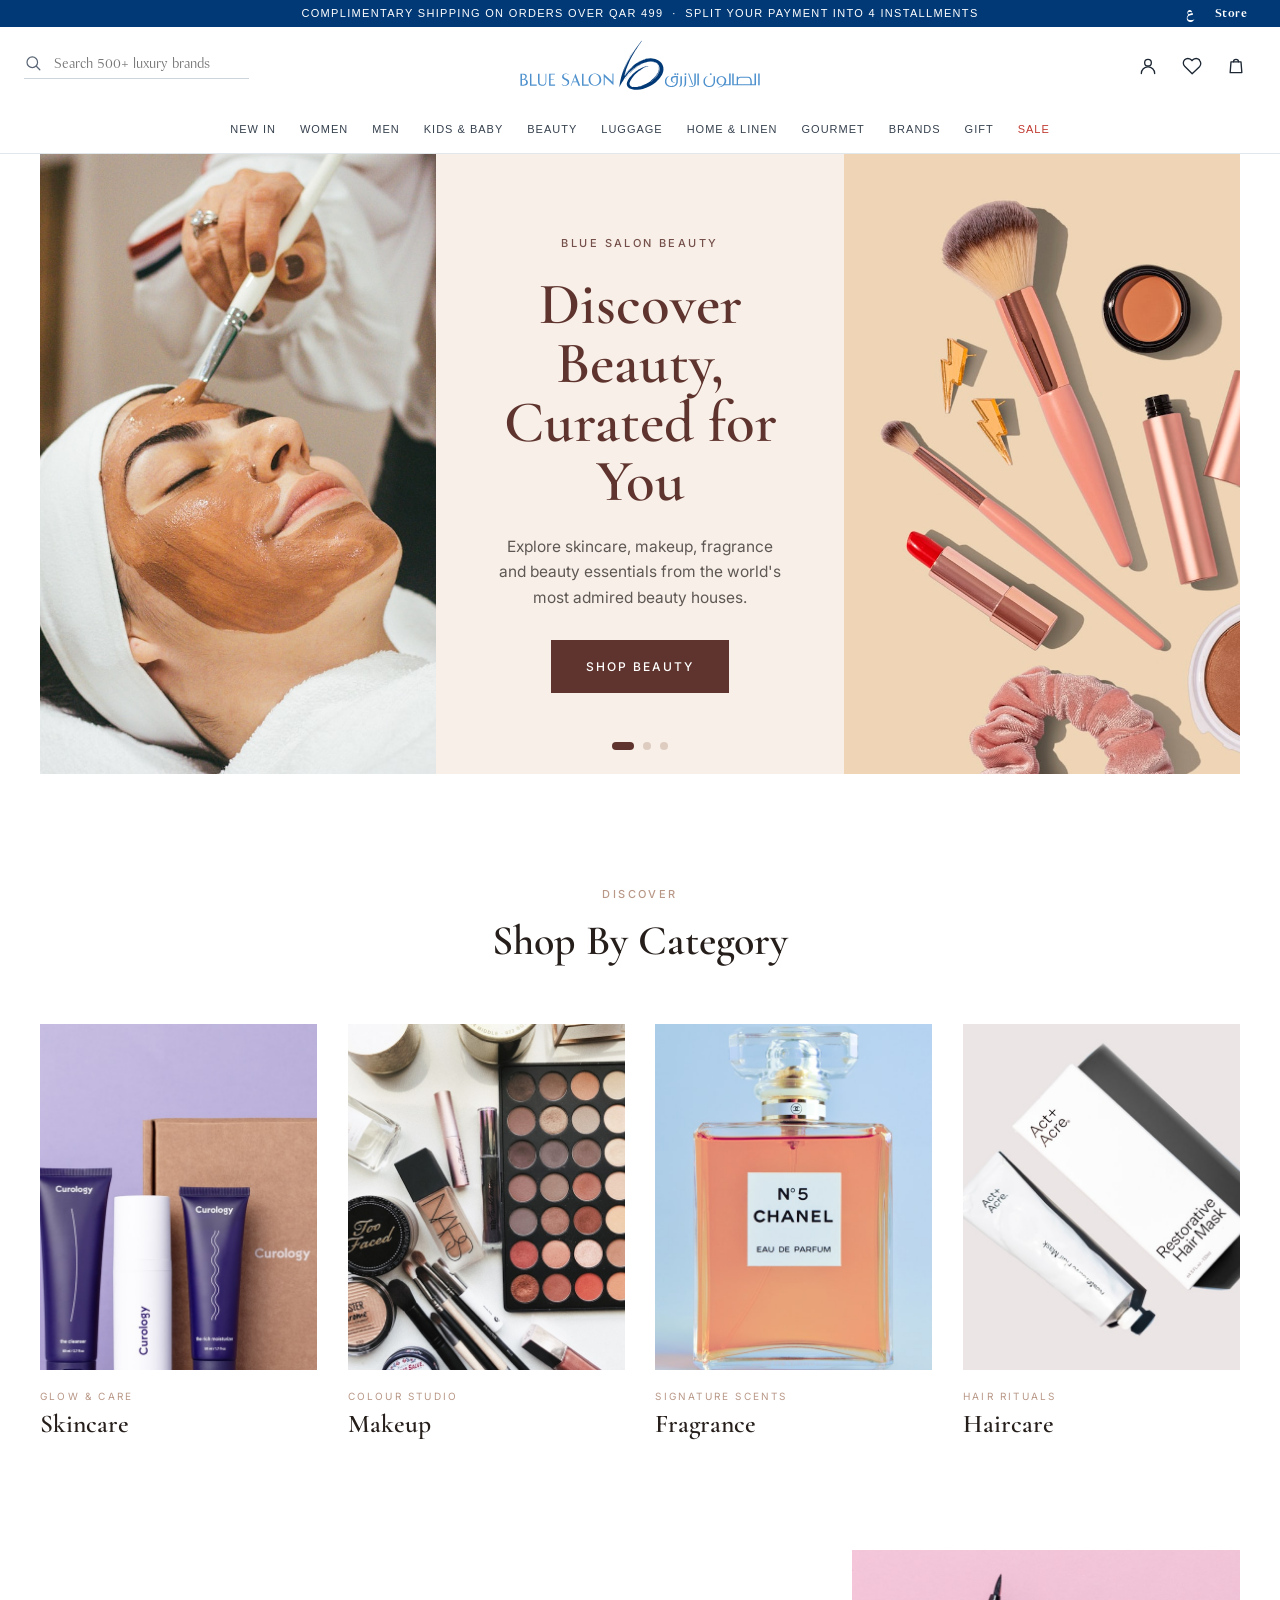
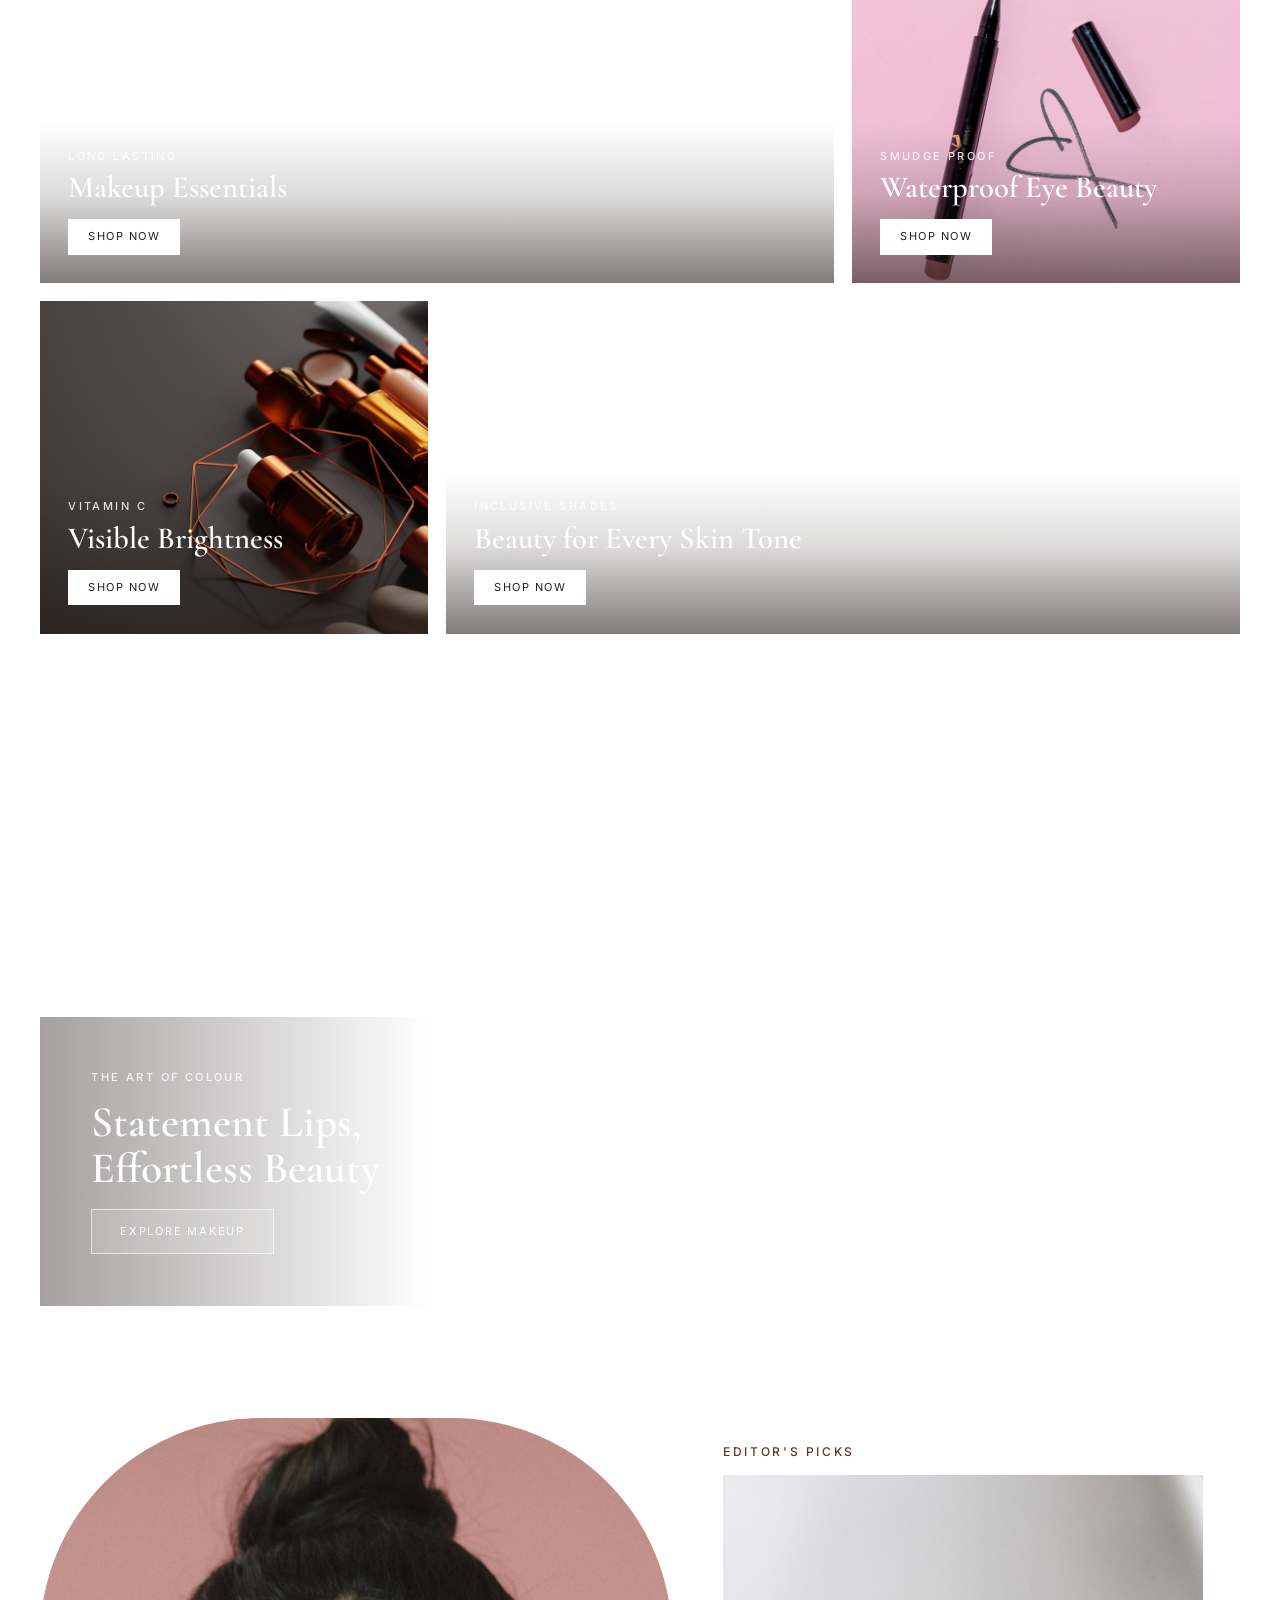
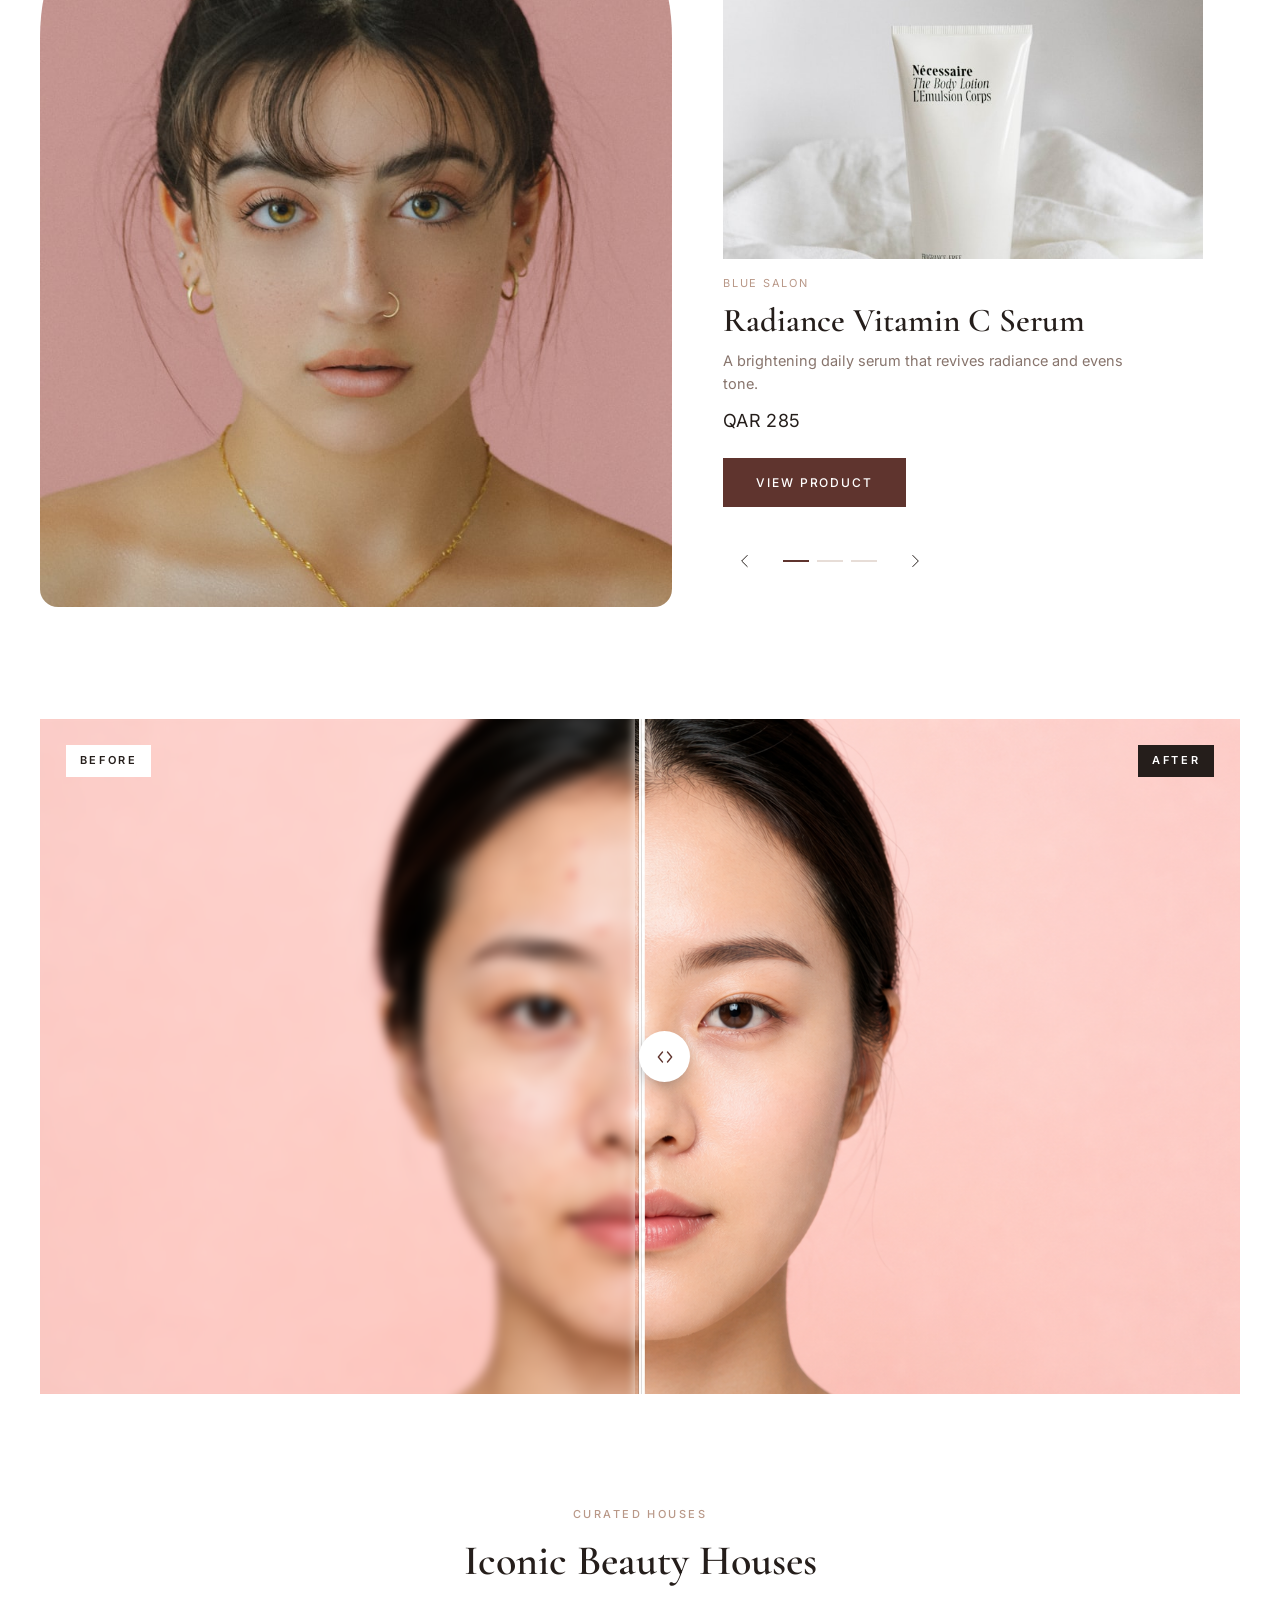
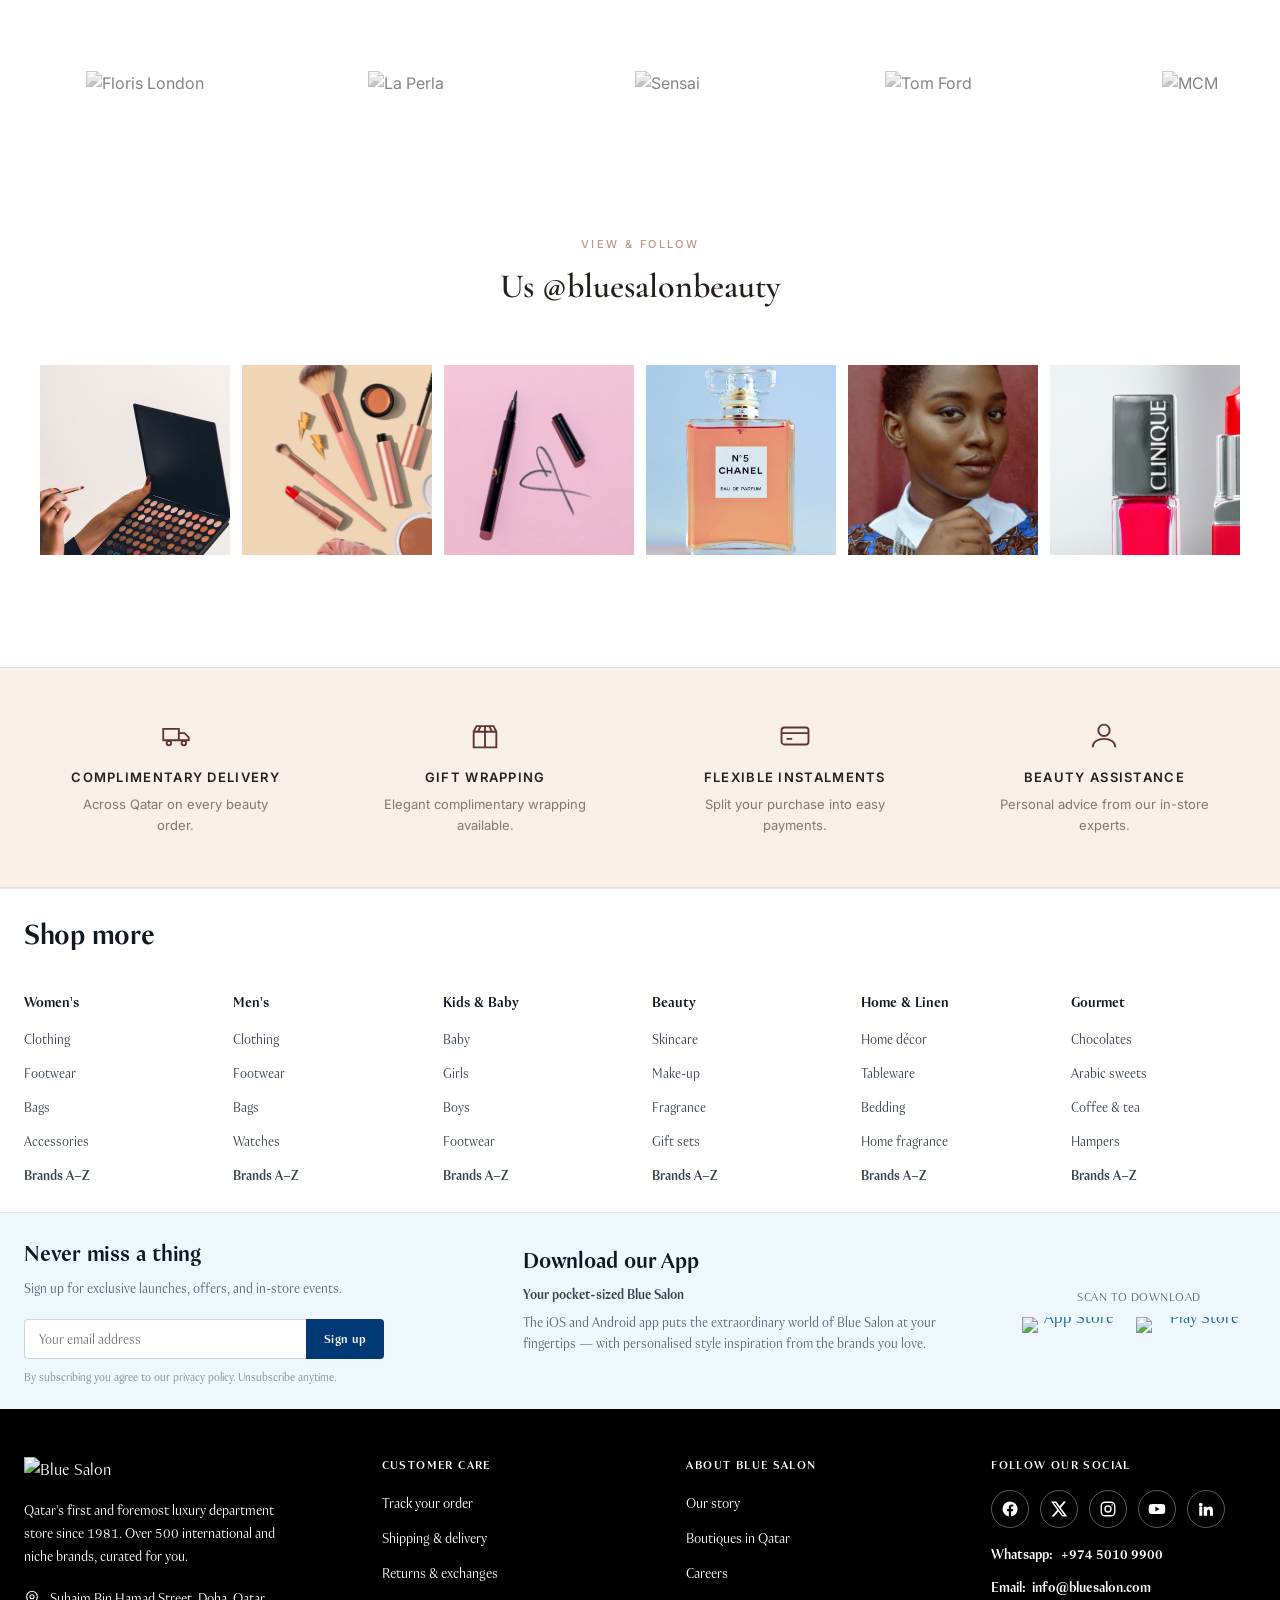
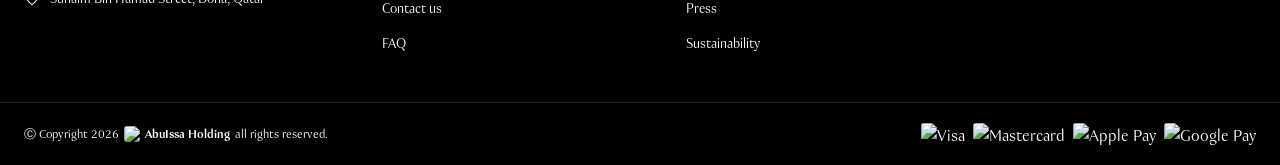
==== commit 09b2aed2: "Refactor code structure for improved readability and maintainability" ====
--- a/beauty.html
+++ b/beauty.html
@@ -150,24 +150,40 @@
     </header>
     <div class="bsb-catgrid">
       <a class="bsb-cat" href="#">
-        <div class="bsb-cat__stage"><img src="images/beauty/cat-skincare.jpg" alt="Skincare products" loading="lazy"></div>
-        <span class="bsb-cat__name">Skincare</span>
-        <span class="bsb-cat__link">Shop now <i class="bsb-arrow"></i></span>
+        <div class="bsb-cat__stage">
+          <img src="images/beauty/cat-skincare.jpg" alt="Skincare products" loading="lazy">
+        </div>
+        <div class="bsb-cat__body">
+          <span class="bsb-cat__eyebrow">Glow &amp; Care</span>
+          <h3 class="bsb-cat__name">Skincare</h3>
+        </div>
       </a>
       <a class="bsb-cat" href="#">
-        <div class="bsb-cat__stage"><img src="images/beauty/cat-makeup.jpg" alt="Makeup collection" loading="lazy"></div>
-        <span class="bsb-cat__name">Makeup</span>
-        <span class="bsb-cat__link">Shop now <i class="bsb-arrow"></i></span>
+        <div class="bsb-cat__stage">
+          <img src="images/beauty/cat-makeup.jpg" alt="Makeup collection" loading="lazy">
+        </div>
+        <div class="bsb-cat__body">
+          <span class="bsb-cat__eyebrow">Colour Studio</span>
+          <h3 class="bsb-cat__name">Makeup</h3>
+        </div>
       </a>
       <a class="bsb-cat" href="#">
-        <div class="bsb-cat__stage"><img src="images/beauty/cat-fragrance.jpg" alt="Fragrance bottle" loading="lazy"></div>
-        <span class="bsb-cat__name">Fragrance</span>
-        <span class="bsb-cat__link">Shop now <i class="bsb-arrow"></i></span>
+        <div class="bsb-cat__stage">
+          <img src="images/beauty/cat-fragrance.jpg" alt="Fragrance bottle" loading="lazy">
+        </div>
+        <div class="bsb-cat__body">
+          <span class="bsb-cat__eyebrow">Signature Scents</span>
+          <h3 class="bsb-cat__name">Fragrance</h3>
+        </div>
       </a>
       <a class="bsb-cat" href="#">
-        <div class="bsb-cat__stage"><img src="images/beauty/cat-haircare.jpg" alt="Haircare products" loading="lazy"></div>
-        <span class="bsb-cat__name">Haircare</span>
-        <span class="bsb-cat__link">Shop now <i class="bsb-arrow"></i></span>
+        <div class="bsb-cat__stage">
+          <img src="images/beauty/cat-haircare.jpg" alt="Haircare products" loading="lazy">
+        </div>
+        <div class="bsb-cat__body">
+          <span class="bsb-cat__eyebrow">Hair Rituals</span>
+          <h3 class="bsb-cat__name">Haircare</h3>
+        </div>
       </a>
     </div>
   </section>
@@ -176,7 +192,7 @@
   <section class="bsb-section bsb-shell" aria-label="Beauty editorial">
     <div class="bsb-editorial">
       <a class="bsb-tile bsb-tile--wide" href="#">
-        <img src="images/beauty/edit-makeup.jpg" alt="Makeup application with a palette" loading="lazy">
+        <video src="https://amiy.wpenginepowered.com/wp-content/uploads/2023/10/Amiy-masonary-banner-video-1.mp4" autoplay muted loop playsinline preload="metadata" aria-label="Makeup application with a palette"></video>
         <div class="bsb-tile__body">
           <p class="bsb-eyebrow bsb-eyebrow--light">Long Lasting</p>
           <h3 class="bsb-tile__title">Makeup Essentials</h3>
@@ -200,7 +216,7 @@
         </div>
       </a>
       <a class="bsb-tile bsb-tile--wide2" href="#">
-        <img src="images/beauty/edit-skintone.jpg" alt="Beauty for every skin tone" loading="lazy">
+        <video src="https://amiy.wpenginepowered.com/wp-content/uploads/2023/10/Amiy-masonary-banner-video-2.mp4" autoplay muted loop playsinline preload="metadata" aria-label="Beauty for every skin tone"></video>
         <div class="bsb-tile__body">
           <p class="bsb-eyebrow bsb-eyebrow--light">Inclusive Shades</p>
           <h3 class="bsb-tile__title">Beauty for Every Skin Tone</h3>
@@ -209,46 +225,70 @@
       </a>
     </div>
   </section>
-  <!-- ============ 8. FULL-WIDTH CAMPAIGN BANNER ============ -->
-  <section class="bsb-campaign" aria-label="The art of beauty">
-    <img class="bsb-campaign__bg" src="images/beauty/campaign-banner.jpg" alt="Editorial makeup application close-up" loading="lazy">
-    <div class="bsb-shell bsb-campaign__inner">
-      <div class="bsb-campaign__panel">
-        <p class="bsb-eyebrow bsb-eyebrow--light">The Art of Beauty</p>
-        <h2 class="bsb-campaign__title">Colour, Care<br>and Expression</h2>
-        <p class="bsb-campaign__text">Discover modern makeup and skincare selected for effortless beauty.</p>
-        <a class="bsb-btn bsb-btn--light" href="#">Explore Makeup</a>
-      </div>
-    </div>
+  <!-- ============ 8. FULL-WIDTH VIDEO BANNER ============ -->
+  <section class="bsb-videoband" aria-label="Beauty in motion">
+    <video class="bsb-videoband__media" id="bsbVideoBand"
+           src="https://amiy.wpenginepowered.com/wp-content/uploads/2023/10/home-1-video.mp4"
+           autoplay muted loop playsinline preload="metadata"
+           aria-label="Close-up of a beauty makeup application"></video>
+    <div class="bsb-videoband__overlay">
+      <p class="bsb-eyebrow bsb-eyebrow--light">The Art of Colour</p>
+      <h2 class="bsb-videoband__title">Statement Lips,<br>Effortless Beauty</h2>
+      <a class="bsb-videoband__cta" href="#">Explore Makeup</a>
+    </div>
+    <button class="bsb-videoband__toggle" id="bsbVideoToggle" type="button" aria-pressed="true" aria-label="Pause video">Pause</button>
   </section>
 
   <!-- ============ 9. FEATURED PRODUCT CAROUSEL ============ -->
   <section class="bsb-section bsb-shell bsb-feature" aria-label="Editor's picks" id="bsbFeature">
-    <button class="bsb-feature__arrow bsb-feature__arrow--prev" type="button" aria-label="Previous product">
-      <svg viewBox="0 0 24 24" fill="none" stroke="currentColor" stroke-width="0.7"><path d="M15 5 8 12l7 7"/></svg>
-    </button>
-
     <figure class="bsb-feature__model">
       <img id="bsbFeatModel" src="images/beauty/feature-model.jpg" alt="Model enjoying a beauty ritual" loading="lazy">
     </figure>
 
     <div class="bsb-feature__panel">
-      <p class="bsb-eyebrow">Editor's Picks</p>
+      <p class="bsb-eyebrow bsb-feature__eyebrow">Editor's Picks</p>
       <div class="bsb-feature__stage"><img id="bsbFeatImg" src="images/beauty/prod-1.jpg" alt="Featured product"></div>
+      <span class="bsb-feature__brand" id="bsbFeatBrand">Blue Salon</span>
       <h3 class="bsb-feature__name" id="bsbFeatName">Radiance Vitamin C Serum</h3>
+      <p class="bsb-feature__desc" id="bsbFeatDesc">A brightening daily serum that revives radiance and evens tone.</p>
       <p class="bsb-feature__price" id="bsbFeatPrice">QAR 285</p>
-      <div class="bsb-feature__dots" id="bsbFeatDots" role="tablist" aria-label="Featured products"></div>
-    </div>
-
-    <button class="bsb-feature__arrow bsb-feature__arrow--next" type="button" aria-label="Next product">
-      <svg viewBox="0 0 24 24" fill="none" stroke="currentColor" stroke-width="0.7"><path d="m9 5 7 7-7 7"/></svg>
-    </button>
+      <a class="bsb-btn bsb-btn--dark bsb-feature__cta" href="#">View Product</a>
+
+      <div class="bsb-feature__controls">
+        <button class="bsb-feature__arrow bsb-feature__arrow--prev" type="button" aria-label="Previous product">
+          <svg viewBox="0 0 24 24" fill="none" stroke="currentColor" stroke-width="1.2"><path d="M15 5 8 12l7 7"/></svg>
+        </button>
+        <div class="bsb-feature__dots" id="bsbFeatDots" role="tablist" aria-label="Featured products"></div>
+        <button class="bsb-feature__arrow bsb-feature__arrow--next" type="button" aria-label="Next product">
+          <svg viewBox="0 0 24 24" fill="none" stroke="currentColor" stroke-width="1.2"><path d="m9 5 7 7-7 7"/></svg>
+        </button>
+      </div>
+    </div>
+  </section>
+
+  <!-- ============ 9b. BEFORE / AFTER COMPARE ============ -->
+  <section class="bsb-section bsb-shell" aria-label="Before and after">
+    <div class="bsb-compare" id="bsbCompare" role="slider" tabindex="0"
+         aria-label="Before and after comparison" aria-valuemin="0" aria-valuemax="100" aria-valuenow="50">
+      <img class="bsb-compare__img"
+           src="images/before-after-asian.png"
+           alt="Skin before and after treatment — acne-prone on the left, clear and smooth on the right" loading="lazy">
+      <img class="bsb-compare__blur" src="images/before-after-asian.png" alt="" aria-hidden="true">
+      <span class="bsb-compare__label bsb-compare__label--before">Before</span>
+      <span class="bsb-compare__label bsb-compare__label--after">After</span>
+      <span class="bsb-compare__handle" aria-hidden="true">
+        <span class="bsb-compare__grip">
+          <svg viewBox="0 0 24 24" fill="none" stroke="currentColor" stroke-width="1.6" stroke-linecap="round" stroke-linejoin="round"><path d="M9 6 4 12l5 6M15 6l5 6-5 6"/></svg>
+        </span>
+      </span>
+    </div>
   </section>
 
   <!-- ============ 10. BEAUTY BRAND ROW ============ -->
   <section class="bsb-section bsb-shell" aria-label="Iconic beauty houses">
     <header class="bsb-heading">
-      <h2 class="bsb-heading__title bsb-heading__title--sm">Iconic Beauty Houses</h2>
+      <p class="bsb-eyebrow">Curated Houses</p>
+      <h2 class="bsb-heading__title">Iconic Beauty Houses</h2>
     </header>
     <ul class="bsb-brands" id="bsbBrands"></ul>
   </section>
@@ -259,6 +299,40 @@
       <h2 class="bsb-heading__title bsb-heading__title--sm">Us @bluesalonbeauty</h2>
     </header>
     <div class="bsb-insta__grid" id="bsbInsta"></div>
+  </section>
+
+  <!-- ============ 12. QATAR SERVICE STRIP ============ -->
+  <section class="bsb-services" aria-label="Blue Salon services">
+    <div class="bsb-shell bsb-services__grid">
+      <div class="bsb-service">
+        <span class="bsb-service__icon" aria-hidden="true">
+          <svg viewBox="0 0 24 24" fill="none" stroke="currentColor" stroke-width="1.3"><path d="M3 7h11v8H3zM14 10h4l3 3v2h-7z"/><circle cx="7" cy="17" r="1.6"/><circle cx="17.5" cy="17" r="1.6"/></svg>
+        </span>
+        <h4>Complimentary Delivery</h4>
+        <p>Across Qatar on every beauty order.</p>
+      </div>
+      <div class="bsb-service">
+        <span class="bsb-service__icon" aria-hidden="true">
+          <svg viewBox="0 0 24 24" fill="none" stroke="currentColor" stroke-width="1.3"><path d="M4 9h16v11H4zM4 9l2-4h12l2 4M12 5v15M9 5 7 9M15 5l2 4"/></svg>
+        </span>
+        <h4>Gift Wrapping</h4>
+        <p>Elegant complimentary wrapping available.</p>
+      </div>
+      <div class="bsb-service">
+        <span class="bsb-service__icon" aria-hidden="true">
+          <svg viewBox="0 0 24 24" fill="none" stroke="currentColor" stroke-width="1.3"><rect x="2.5" y="6" width="19" height="12" rx="2"/><path d="M2.5 10h19M6 14h4"/></svg>
+        </span>
+        <h4>Flexible Instalments</h4>
+        <p>Split your purchase into easy payments.</p>
+      </div>
+      <div class="bsb-service">
+        <span class="bsb-service__icon" aria-hidden="true">
+          <svg viewBox="0 0 24 24" fill="none" stroke="currentColor" stroke-width="1.3"><circle cx="12" cy="8" r="4"/><path d="M4 20c0-4 3.6-6 8-6s8 2 8 6"/></svg>
+        </span>
+        <h4>Beauty Assistance</h4>
+        <p>Personal advice from our in-store experts.</p>
+      </div>
+    </div>
   </section>
 
 </div><!-- /.bs-beauty-page -->
--- a/assets/blue-salon-beauty.css
+++ b/assets/blue-salon-beauty.css
@@ -19,7 +19,7 @@
   --navy:#003979;
 
   /* ---- layout ---- */
-  --page:1440px;
+  --page:1560px;
   --pad:40px;             /* desktop horizontal padding */
   --gap:24px;
 
@@ -52,7 +52,7 @@
 
 /* ---- section rhythm ---- */
 .bsb-section{
-  padding-block:clamp(56px,8vw,96px);
+  padding-block:clamp(64px,9vw,112px);
 }
 .bsb-section + .bsb-section{padding-top:0}
 
@@ -85,8 +85,8 @@
 .bs-beauty-page .bsb-btn--light:hover{background:var(--ink);color:#fff}
 
 /* ---- centered section heading ---- */
-.bsb-heading{text-align:center;margin-bottom:clamp(28px,4vw,44px)}
-.bsb-heading .bsb-eyebrow{margin-bottom:10px}
+.bsb-heading{text-align:center;margin-bottom:clamp(36px,5vw,60px)}
+.bsb-heading .bsb-eyebrow{margin-bottom:14px}
 .bsb-heading__title{
   font-family:var(--serif);font-weight:600;
   font-size:clamp(30px,4vw,42px);line-height:1.1;color:var(--ink);
@@ -142,8 +142,8 @@
   --curtain:.9s cubic-bezier(.76,0,.24,1);
   /* same content box as every other section */
   width:calc(100% - var(--pad) * 2);max-width:calc(var(--page) - var(--pad) * 2);margin-inline:auto;
-  display:grid;grid-template-columns:34% 32% 34%;
-  min-height:clamp(460px,54vw,580px);
+  display:grid;grid-template-columns:33% 34% 33%;
+  min-height:clamp(480px,56vw,620px);
 }
 .bsb-hero__img{overflow:hidden;position:relative}
 .bsb-hero__img img{width:100%;height:100%;object-fit:cover}
@@ -162,17 +162,17 @@
   background:var(--hero-color);transition:background var(--curtain);
   position:relative;
   display:flex;flex-direction:column;align-items:center;justify-content:center;text-align:center;
-  padding:clamp(28px,4vw,56px);gap:18px;
-}
-.bsb-hero__content{display:flex;flex-direction:column;align-items:center;gap:18px;transition:opacity .35s ease}
+  padding:clamp(32px,4.5vw,64px);gap:22px;
+}
+.bsb-hero__content{display:flex;flex-direction:column;align-items:center;gap:22px;transition:opacity .35s ease}
 .bsb-hero.is-covering .bsb-hero__content{opacity:0}
-.bsb-hero__panel .bsb-eyebrow{margin-bottom:2px}
+.bsb-hero__panel .bsb-eyebrow{margin-bottom:2px;color:var(--brown);opacity:.85}
 .bsb-hero__title{
   font-family:var(--serif);font-weight:600;color:var(--brown);
-  font-size:clamp(32px,4vw,52px);line-height:1.08;
-}
-.bsb-hero__text{color:var(--muted);font-size:15px;max-width:340px}
-.bsb-hero__panel .bsb-btn{margin-top:6px}
+  font-size:clamp(40px,4.6vw,62px);line-height:1;
+}
+.bsb-hero__text{color:var(--ink);opacity:.72;font-size:15.5px;line-height:1.65;max-width:380px}
+.bsb-hero__panel .bsb-btn{margin-top:8px;padding:16px 34px}
 
 /* slide dots */
 .bsb-hero__dots{position:absolute;left:0;right:0;bottom:24px;display:flex;justify-content:center;gap:9px}
@@ -197,21 +197,44 @@
 .bsb-strip__list a:hover{color:#fff}
 
 /* ============ 5. SHOP BY CATEGORY ============ */
-.bsb-catgrid{display:grid;grid-template-columns:repeat(4,1fr);gap:var(--gap)}
-.bsb-cat{display:flex;flex-direction:column;align-items:center;text-align:center;gap:8px}
+/* ---- shop by category: flat editorial gallery ---- */
+.bsb-catgrid{display:grid;grid-template-columns:repeat(4,1fr);gap:clamp(20px,2.4vw,40px)}
+.bsb-cat{display:flex;flex-direction:column}
+/* square-cornered portrait image, quiet zoom only */
 .bsb-cat__stage{
-  width:100%;aspect-ratio:1/1;background:var(--ivory);
-  display:grid;place-items:center;overflow:hidden;
-}
-.bsb-cat__stage img{width:100%;height:100%;object-fit:cover;transition:transform .5s ease}
-.bsb-cat:hover .bsb-cat__stage img{transform:scale(1.05)}
-.bsb-cat__name{font-family:var(--serif);font-size:22px;font-weight:600;margin-top:4px}
-.bsb-cat__link{font-size:11px;letter-spacing:.14em;text-transform:uppercase;color:var(--muted)}
-.bsb-cat:hover .bsb-cat__link{color:var(--navy)}
+  width:100%;aspect-ratio:4/5;overflow:hidden;background:var(--ivory);
+}
+.bsb-cat__stage img{
+  width:100%;height:100%;object-fit:cover;object-position:center;
+  transition:transform 1.2s cubic-bezier(.16,.84,.32,1);
+}
+.bsb-cat:hover .bsb-cat__stage img,
+.bsb-cat:focus-visible .bsb-cat__stage img{transform:scale(1.045)}
+/* caption sits below the image, gallery style */
+.bsb-cat__body{
+  display:flex;flex-direction:column;align-items:flex-start;gap:6px;
+  padding-top:clamp(14px,1.4vw,20px);
+}
+.bsb-cat__eyebrow{
+  font-size:10px;letter-spacing:.22em;text-transform:uppercase;color:var(--taupe);
+}
+/* name carries an understated underline-reveal on hover */
+.bs-beauty-page .bsb-cat__name{
+  font-family:var(--serif);font-weight:600;line-height:1.1;
+  font-size:clamp(22px,2vw,30px);color:var(--ink);
+  position:relative;
+}
+.bsb-cat__name::after{
+  content:"";position:absolute;left:0;bottom:-2px;height:1px;width:100%;
+  background:currentColor;transform:scaleX(0);transform-origin:left;
+  transition:transform .5s cubic-bezier(.16,.84,.32,1);
+}
+.bsb-cat:hover .bsb-cat__name::after,
+.bsb-cat:focus-visible .bsb-cat__name::after{transform:scaleX(1)}
 
 /* ============ 6. EDITORIAL GRID ============ */
 .bsb-editorial{
-  display:grid;gap:var(--gap);
+  display:grid;gap:clamp(14px,1.4vw,18px);
   grid-template-columns:repeat(3,1fr);
   grid-template-rows:repeat(2,clamp(240px,26vw,340px));
   grid-template-areas:
@@ -223,9 +246,9 @@
 .bsb-tile--tall2{grid-area:small}
 .bsb-tile--wide2{grid-area:wide2}
 .bsb-tile{position:relative;overflow:hidden;display:block}
-.bsb-tile img{width:100%;height:100%;object-fit:cover;position:absolute;inset:0;transition:transform .6s ease}
-.bsb-tile:hover img{transform:scale(1.04)}
-.bsb-tile::after{content:"";position:absolute;inset:0;background:linear-gradient(180deg,rgba(0,0,0,0) 45%,rgba(37,30,27,.42) 100%)}
+.bsb-tile img,.bsb-tile video{width:100%;height:100%;object-fit:cover;position:absolute;inset:0;transition:transform .6s ease}
+.bsb-tile:hover img,.bsb-tile:hover video{transform:scale(1.04)}
+.bsb-tile::after{content:"";position:absolute;inset:0;background:linear-gradient(180deg,rgba(37,30,27,0) 52%,rgba(37,30,27,.16) 74%,rgba(37,30,27,.58) 100%)}
 .bsb-tile__body{position:absolute;left:0;bottom:0;z-index:2;padding:clamp(20px,2.2vw,32px);color:#fff}
 .bs-beauty-page .bsb-tile__title{font-family:var(--serif);font-weight:600;font-size:clamp(22px,2.4vw,32px);line-height:1.1;margin:6px 0 14px;color:#fff}
 .bsb-tile__cta{
@@ -272,41 +295,84 @@
 .bsb-campaign__text{font-size:15px;color:rgba(255,255,255,.9);max-width:340px}
 .bsb-campaign__panel .bsb-btn{align-self:flex-start;margin-top:6px}
 
-/* ============ 9. FEATURED PRODUCT CAROUSEL ============ */
+/* ---- full-width video banner ---- */
+.bsb-videoband{position:relative;overflow:hidden;min-height:clamp(420px,45vw,560px);width:calc(100% - var(--pad) * 2);max-width:calc(var(--page) - var(--pad) * 2);margin-inline:auto}
+.bsb-videoband__media{position:absolute;inset:0;width:100%;height:100%;object-fit:cover;transition:transform .6s ease}
+.bsb-videoband:hover .bsb-videoband__media{transform:scale(1.04)}
+/* restrained editorial anchor, bottom-left */
+.bsb-videoband__overlay{
+  position:absolute;left:0;bottom:0;z-index:2;max-width:520px;
+  padding:clamp(24px,4vw,60px);color:#fff;
+  display:flex;flex-direction:column;align-items:flex-start;gap:14px;
+  background:linear-gradient(90deg,rgba(37,30,27,.42) 0%,rgba(37,30,27,0) 100%);
+  pointer-events:none;
+}
+.bs-beauty-page .bsb-videoband__title{
+  font-family:var(--serif);font-weight:600;line-height:1.04;
+  font-size:clamp(28px,3.4vw,46px);color:#fff;
+}
+.bsb-videoband__cta{
+  pointer-events:auto;cursor:pointer;display:inline-block;margin-top:4px;
+  font-size:11px;letter-spacing:.16em;text-transform:uppercase;color:#fff;
+  padding:13px 28px;background:rgba(255,255,255,.14);
+  border:1px solid rgba(255,255,255,.6);
+  -webkit-backdrop-filter:blur(2px);backdrop-filter:blur(2px);
+  transition:background .3s ease,color .3s ease;
+}
+.bsb-videoband__cta:hover{background:#fff;color:var(--ink)}
+/* cursor-following play/pause button — hidden until the pointer enters the video */
+.bsb-videoband{cursor:none}
+.bsb-videoband__toggle{
+  position:absolute;top:0;left:0;z-index:2;pointer-events:none;
+  width:clamp(74px,7vw,104px);height:clamp(74px,7vw,104px);border-radius:50%;
+  background:var(--brown);color:#fff;border:1px solid rgba(255,255,255,.55);
+  box-shadow:0 0 0 4px rgba(255,255,255,.18);
+  font-size:12px;font-weight:600;letter-spacing:.18em;text-transform:uppercase;
+  display:grid;place-items:center;
+  transform:translate(-50%,-50%) scale(0);opacity:0;
+  transition:transform .28s cubic-bezier(.2,.7,.3,1),opacity .28s ease}
+.bsb-videoband.is-cursor .bsb-videoband__toggle{transform:translate(-50%,-50%) scale(1);opacity:1}
+
+/* ============ 9. EDITOR'S PICKS (55 / 45) ============ */
 .bsb-feature{
   position:relative;
-  display:grid;grid-template-columns:1fr 1fr;
-  align-items:center;
-}
-/* left: arched beauty portrait on a soft blush stage */
+  display:grid;grid-template-columns:55fr 45fr;
+  gap:clamp(32px,4vw,72px);align-items:stretch;
+}
+/* left: soft-arch beauty portrait, larger & more contemporary */
 .bsb-feature__model{
-  justify-self:center;width:100%;max-width:540px;aspect-ratio:3.5/5;overflow:hidden;
-  border-radius:999px 999px 0 0;background:var(--cream);
+  width:100%;min-height:100%;aspect-ratio:4/5;overflow:hidden;
+  border-radius:220px 220px 18px 18px;background:var(--cream);
 }
 .bsb-feature__model img{width:100%;height:100%;object-fit:cover;transition:opacity .3s ease}
-/* right: isolated product on a light stage + name/price/indicator */
-.bsb-feature__panel{text-align:center;display:flex;flex-direction:column;align-items:center;gap:12px;max-width:420px;margin-inline:auto}
-.bsb-feature__panel .bsb-eyebrow{margin-bottom:6px}
+/* right: product content, left-aligned, connected & filled */
+.bsb-feature__panel{
+  text-align:left;display:flex;flex-direction:column;align-items:flex-start;gap:10px;
+  max-width:480px;justify-content:center;
+}
+.bsb-feature__eyebrow{color:var(--brown);font-size:12px;margin-bottom:4px}
 .bsb-feature__stage{
-  width:100%;max-width:440px;aspect-ratio:1/1;background:var(--ivory);
-  display:grid;place-items:center;overflow:hidden;
+  width:100%;max-width:none;aspect-ratio:5/4;background:var(--ivory);
+  display:grid;place-items:center;overflow:hidden;margin-bottom:6px;
 }
 .bsb-feature__stage img{width:100%;height:100%;object-fit:cover;transition:opacity .3s ease}
-.bsb-feature__name{font-family:var(--serif);font-weight:600;font-size:clamp(22px,2.4vw,30px);color:var(--ink);margin-top:8px}
-.bsb-feature__price{font-size:16px;color:var(--muted);letter-spacing:.02em}
-.bsb-feature__dots{display:flex;gap:8px;margin-top:6px}
+.bsb-feature__brand{font-size:11px;letter-spacing:.16em;text-transform:uppercase;color:var(--taupe)}
+.bsb-feature__name{font-family:var(--serif);font-weight:600;font-size:clamp(24px,2.6vw,34px);line-height:1.08;color:var(--ink)}
+.bsb-feature__desc{font-size:14.5px;line-height:1.6;color:var(--muted);max-width:400px}
+.bsb-feature__price{font-size:18px;color:var(--ink);letter-spacing:.02em;margin-top:2px}
+.bsb-feature__cta{margin-top:12px;padding:14px 32px}
+/* compact controls row: prev · dots · next, all grouped together */
+.bsb-feature__controls{display:flex;align-items:center;gap:16px;margin-top:22px}
+.bsb-feature__dots{display:flex;gap:8px}
 .bsb-feature__dots button{width:26px;height:2px;background:var(--border);padding:0;transition:.25s}
 .bsb-feature__dots button.is-active{background:var(--brown)}
 .bsb-feature__arrow{
-  position:absolute;top:50%;transform:translateY(-50%);z-index:3;
-  width:60px;height:60px;display:grid;place-items:center;color:var(--brown);
+  width:44px;height:44px;display:grid;place-items:center;color:var(--brown);
   border:1px solid var(--border);border-radius:50%;background:#fff;transition:.2s;
 }
-.bsb-feature__arrow svg{width:56px;height:56px}
-.bsb-feature__arrow:hover{background:var(--border);color:#fff;border-color:var(--brown)}
-.bsb-feature__arrow:active{transform:translateY(-50%) scale(.94)}
-.bsb-feature__arrow--prev{left:0}
-.bsb-feature__arrow--next{right:0}
+.bsb-feature__arrow svg{width:20px;height:20px}
+.bsb-feature__arrow:hover{background:var(--brown);color:#fff;border-color:var(--brown)}
+.bsb-feature__arrow:active{transform:scale(.94)}
 
 /* ============ 11b. INSTAGRAM ============ */
 .bsb-insta__grid{display:grid;grid-template-columns:repeat(6,1fr);gap:12px}
@@ -322,22 +388,61 @@
 .bsb-insta__grid a:hover::after{background:rgba(37,30,27,.34)}
 .bsb-insta__grid a:hover .bsb-insta__icon{opacity:1;transform:scale(1)}
 
+/* ============ 9b. BEFORE / AFTER COMPARE ============ */
+.bsb-compare{
+  --pos:50%;
+  position:relative;overflow:hidden;
+  width:100%;aspect-ratio:16/9;background:var(--ivory);
+  cursor:ew-resize;touch-action:none;user-select:none;
+}
+.bsb-compare__img{
+  position:absolute;inset:0;width:100%;height:100%;object-fit:cover;object-position:center;
+  pointer-events:none;
+}
+.bsb-compare__blur{
+  position:absolute;inset:-5px;width:calc(100% + 10px);height:calc(100% + 10px);
+  object-fit:cover;object-position:center;pointer-events:none;
+  filter:blur(5px);transform:scale(1.01);
+  clip-path:inset(0 calc(100% - var(--pos)) 0 0);
+}
+.bsb-compare:focus-visible{outline:2px solid var(--brown);outline-offset:4px}
+/* strong-contrast corner labels — no other text */
+.bsb-compare__label{
+  position:absolute;top:clamp(16px,2vw,26px);z-index:3;pointer-events:none;
+  font-size:11px;font-weight:600;letter-spacing:.24em;text-transform:uppercase;
+  padding:7px 14px;
+}
+.bsb-compare__label--before{left:clamp(16px,2vw,26px);background:#fff;color:var(--ink)}
+.bsb-compare__label--after{right:clamp(16px,2vw,26px);background:var(--ink);color:#fff}
+/* vertical divider + round marker, fixed on the image's centre seam */
+.bsb-compare__handle{
+  position:absolute;top:0;bottom:0;left:var(--pos);z-index:4;pointer-events:none;
+  width:2px;background:rgba(255,255,255,.92);transform:translateX(-50%);
+  box-shadow:0 0 0 1px rgba(37,30,27,.14);
+  display:grid;place-items:center;
+}
+.bsb-compare__grip{
+  width:clamp(42px,4vw,54px);height:clamp(42px,4vw,54px);border-radius:50%;
+  background:#fff;color:var(--brown);display:grid;place-items:center;
+  box-shadow:0 6px 18px -6px rgba(37,30,27,.5);
+}
+.bsb-compare__grip svg{width:20px;height:20px}
+
 /* ============ 10. BRAND ROW (auto-scrolling logo marquee) ============ */
 .bsb-brands{overflow:hidden}
 .bsb-brands__track{display:flex;width:max-content;animation:bsb-marquee 45s linear infinite}
 .bsb-brands:hover .bsb-brands__track{animation-play-state:paused}
 @keyframes bsb-marquee{from{transform:translateX(0)}to{transform:translateX(-50%)}}
-.bsb-brand{flex:0 0 auto;width:200px;margin-inline-end:20px;display:flex}
+.bsb-brand{flex:0 0 auto;width:210px;margin-inline-end:clamp(32px,4vw,72px);display:flex}
 .bsb-brand__logo{
-  display:flex;align-items:center;justify-content:center;width:100%;min-height:80px;padding:12px 16px;
-  background:#fff;border:1px solid var(--border);transition:border-color .25s,box-shadow .25s;
-}
-.bsb-brand:hover .bsb-brand__logo{border-color:var(--taupe);box-shadow:0 2px 10px rgba(37,30,27,.06)}
+  display:flex;align-items:center;justify-content:center;width:100%;min-height:80px;padding:8px;
+  background:none;border:0;
+}
 .bsb-brand__logo img{
-  max-width:100%;max-height:54px;object-fit:contain;
-  filter:grayscale(1);opacity:.7;transition:filter .25s,opacity .25s;
-}
-.bsb-brand:hover .bsb-brand__logo img{filter:none;opacity:1}
+  max-width:100%;max-height:52px;object-fit:contain;
+  filter:grayscale(1);opacity:.55;transition:filter .3s,opacity .3s;
+}
+.bsb-brand:hover .bsb-brand__logo img{filter:grayscale(1);opacity:1}
 @media (prefers-reduced-motion:reduce){
   .bsb-brands{overflow-x:auto}
   .bsb-brands__track{animation:none}
@@ -345,9 +450,12 @@
 
 /* ============ 11. SERVICE STRIP ============ */
 .bsb-services{background:var(--cream);border-block:1px solid var(--border)}
-.bsb-services__grid{display:grid;grid-template-columns:repeat(4,1fr);gap:24px;padding-block:36px;text-align:center}
+.bsb-services__grid{display:grid;grid-template-columns:repeat(4,1fr);gap:clamp(24px,3vw,48px);padding-block:clamp(40px,4vw,56px);text-align:center}
+.bsb-service{display:flex;flex-direction:column;align-items:center}
+.bsb-service__icon{color:var(--brown);width:34px;height:34px;margin-bottom:14px}
+.bsb-service__icon svg{width:100%;height:100%}
 .bsb-services h4{font-size:13px;letter-spacing:.1em;text-transform:uppercase;color:var(--ink);margin-bottom:6px;font-weight:600}
-.bsb-services p{font-size:13px;color:var(--muted)}
+.bsb-services p{font-size:13px;color:var(--muted);max-width:220px}
 
 /* ============ 12. FOOTER ============ */
 .bsb-footer{background:var(--ivory)}
@@ -387,6 +495,7 @@
 @media (max-width:1024px){
   .bs-beauty-page{--pad:24px}
   .bsb-catgrid{grid-template-columns:repeat(2,1fr)}
+  .bsb-compare{aspect-ratio:16/9}
   .bsb-products{grid-template-columns:repeat(3,1fr)}
   .bsb-footer__top{grid-template-columns:1fr;gap:36px}
 }
@@ -420,11 +529,13 @@
   .bsb-tile--tall,.bsb-tile--tall2{aspect-ratio:4/5}
   .bsb-tile img{position:absolute}
 
-  /* feature carousel stacks: arch image above product */
-  .bsb-feature{grid-template-columns:1fr;gap:28px}
-  .bsb-feature__model{max-width:340px}
-  .bsb-feature__arrow--prev{left:0}
-  .bsb-feature__arrow--next{right:0}
+  /* before/after taller so faces stay legible on phones */
+  .bsb-compare{aspect-ratio:4/5}
+
+  /* editor's picks stacks: arch image above product */
+  .bsb-feature{grid-template-columns:1fr;gap:32px}
+  .bsb-feature__model{max-width:420px;margin-inline:auto}
+  .bsb-feature__panel{max-width:none;align-items:flex-start;text-align:left}
 
   /* campaign gradient full so text stays legible */
   .bsb-campaign::after{background:linear-gradient(180deg,rgba(37,30,27,.15) 0%,rgba(37,30,27,.6) 100%)}
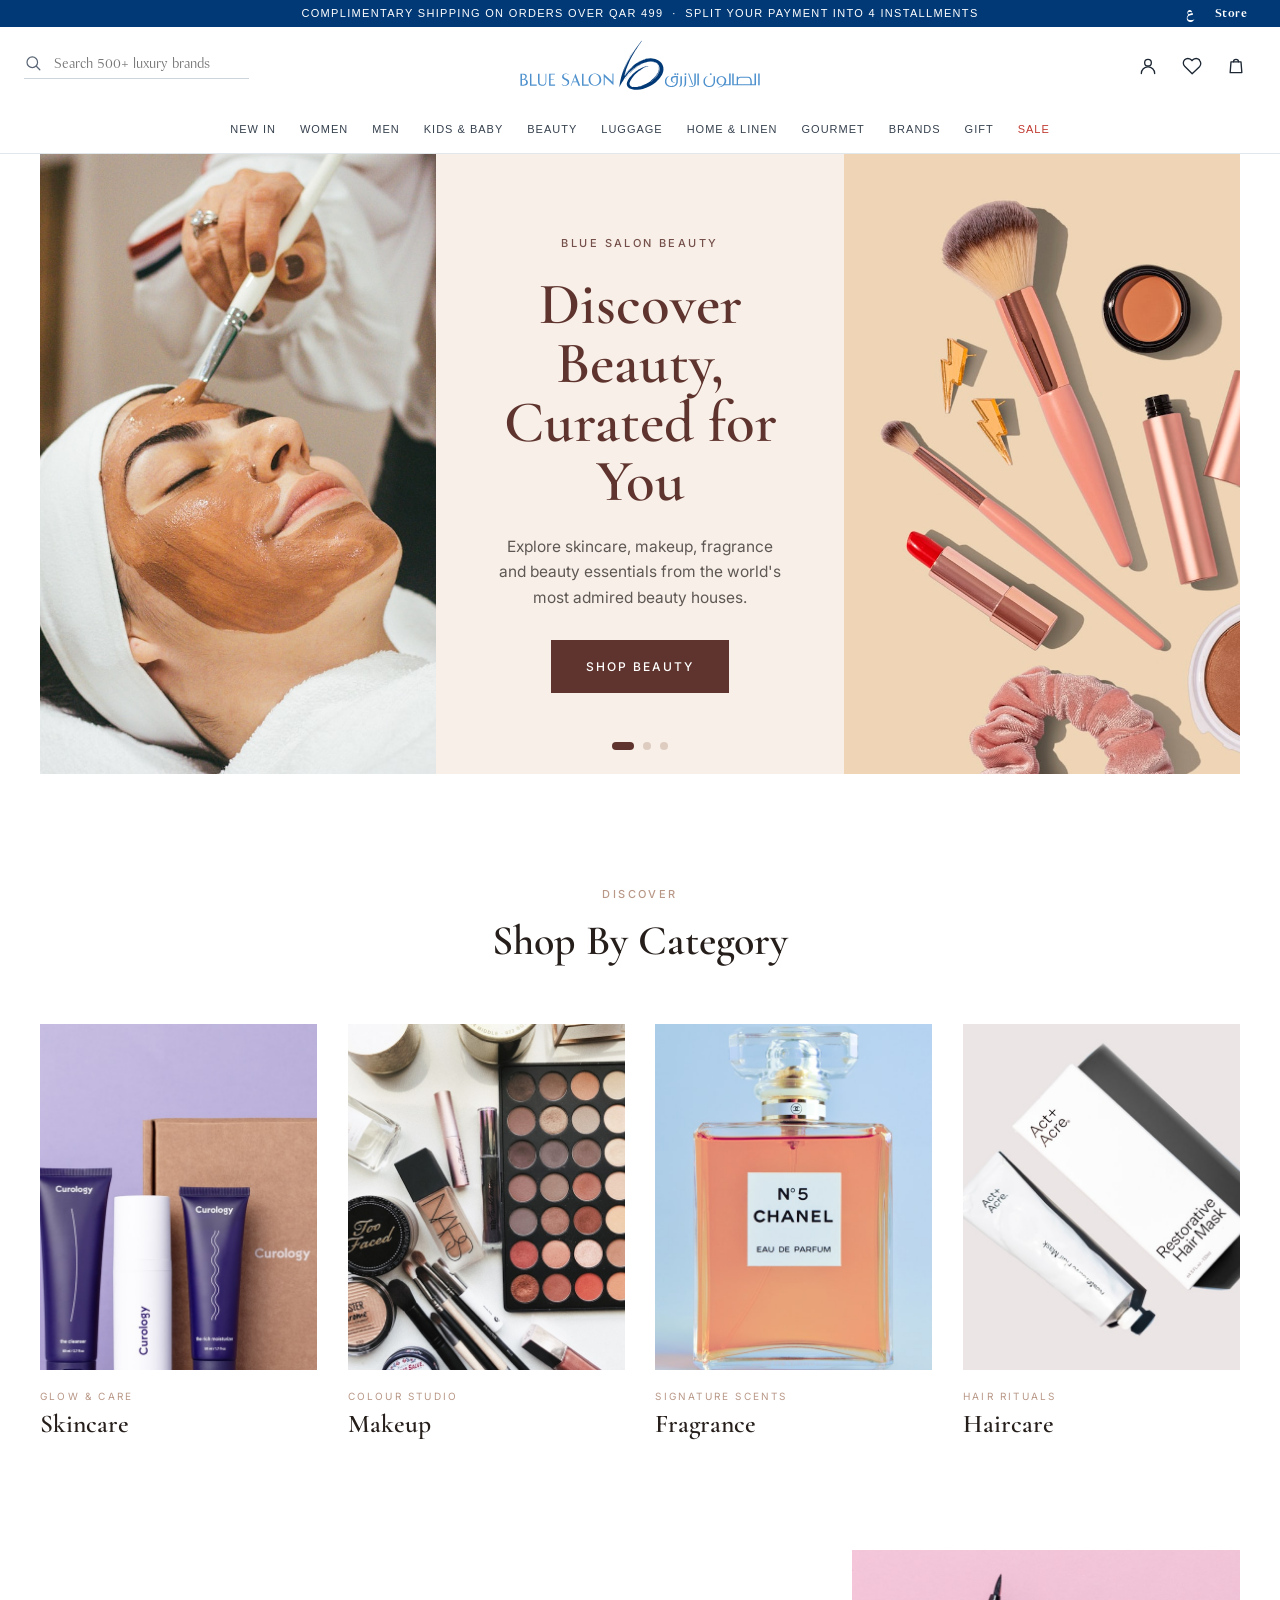
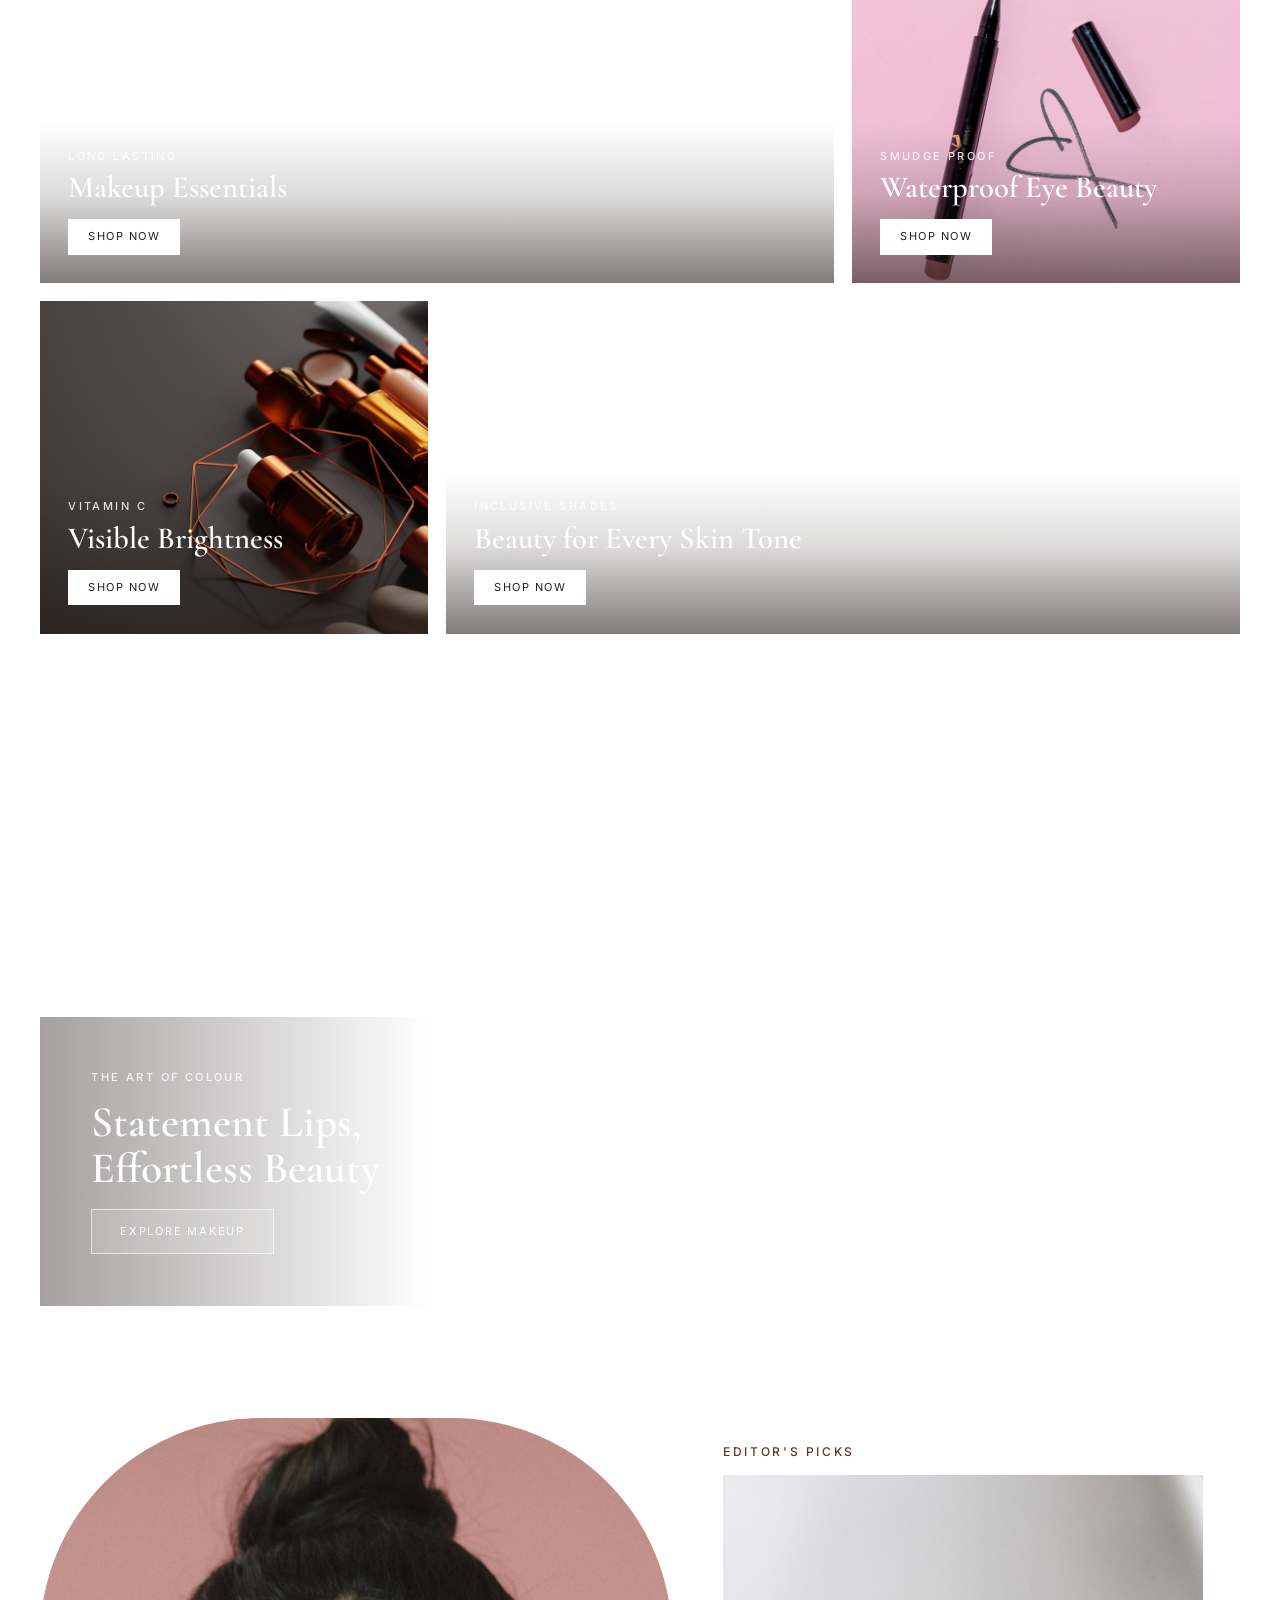
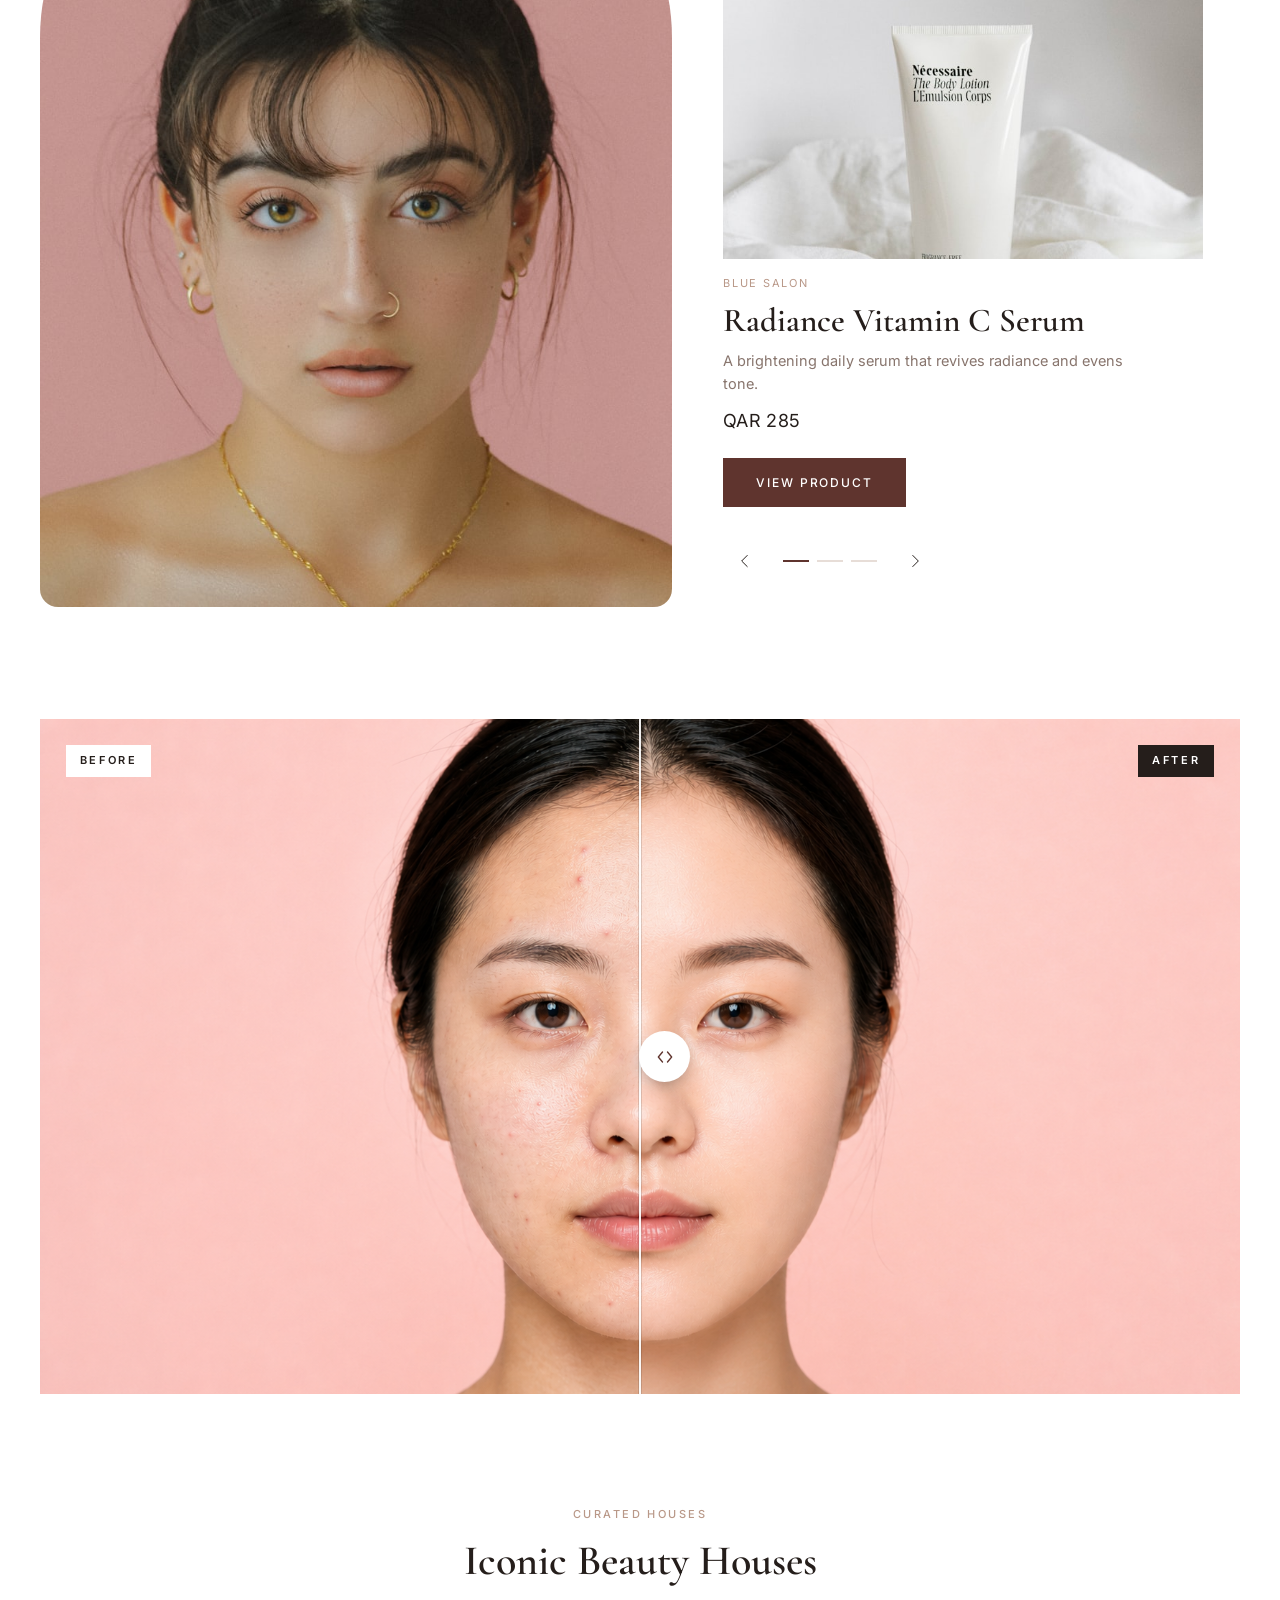
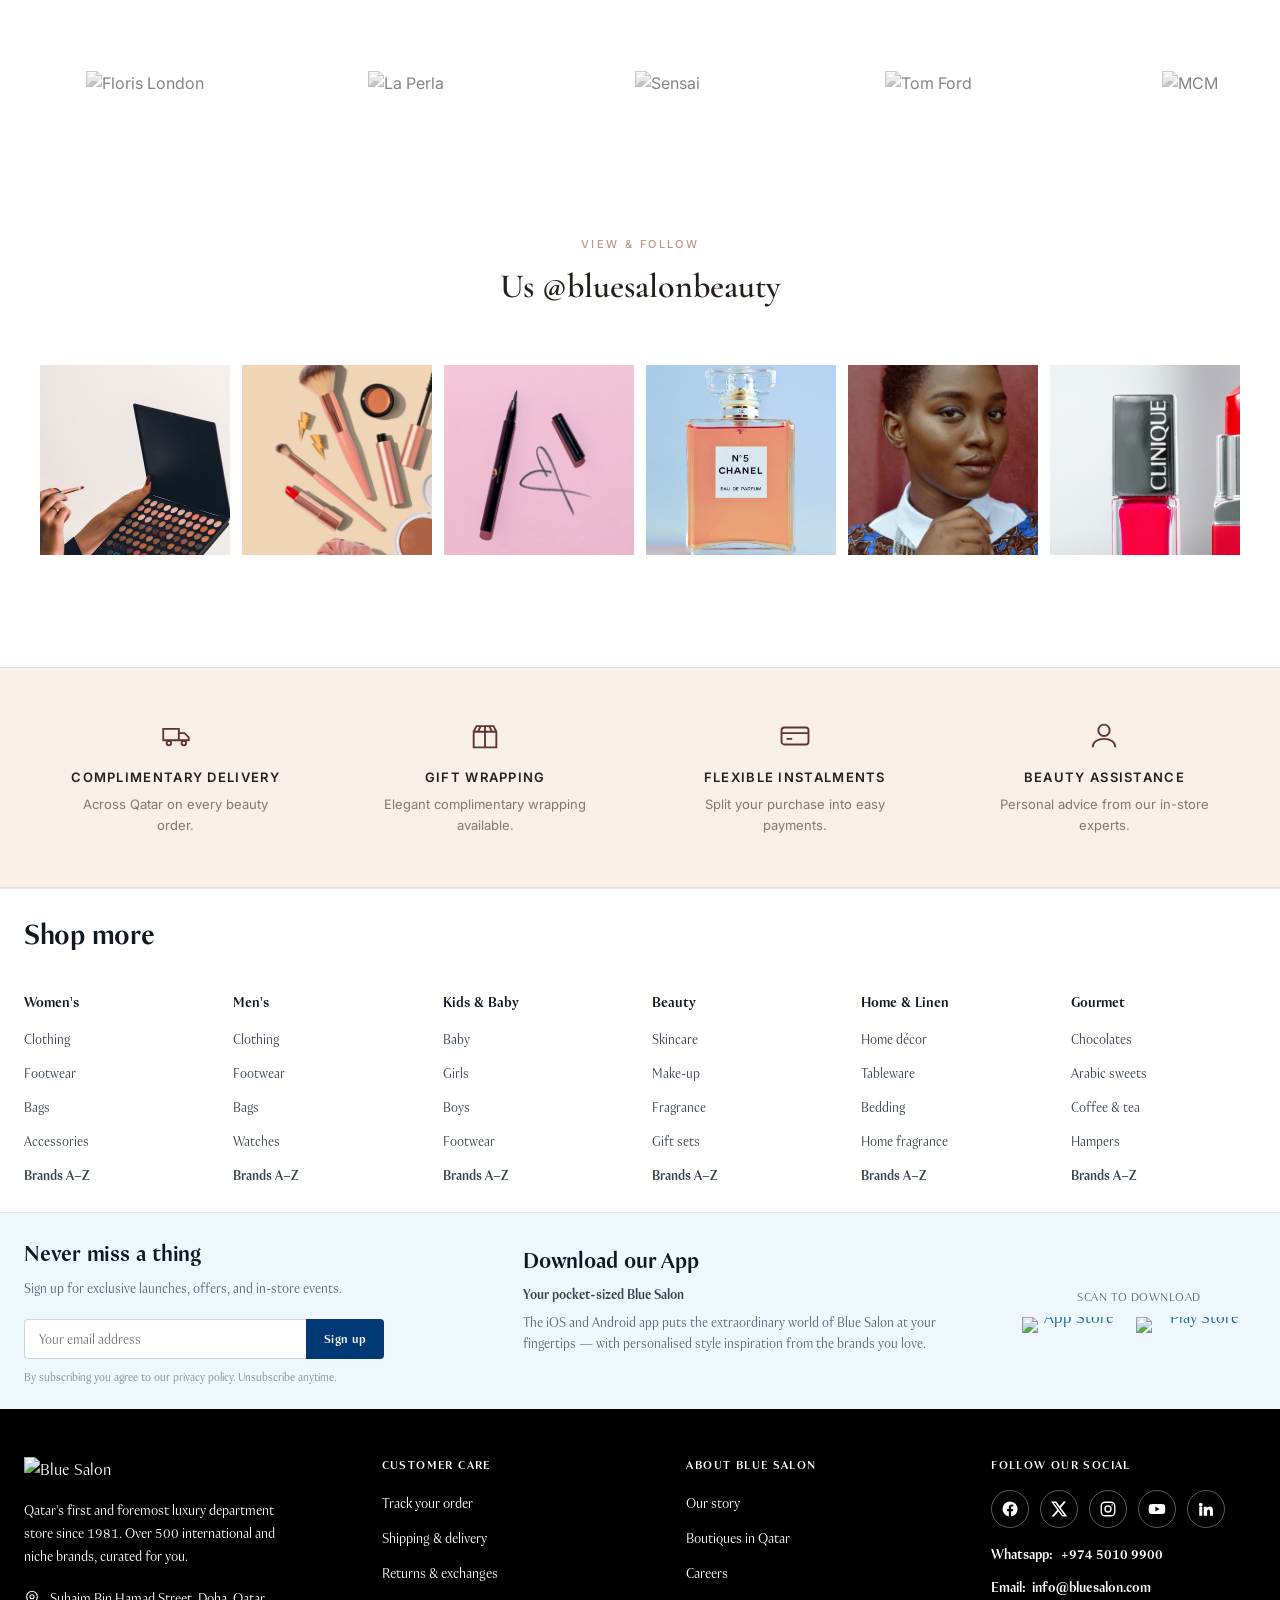
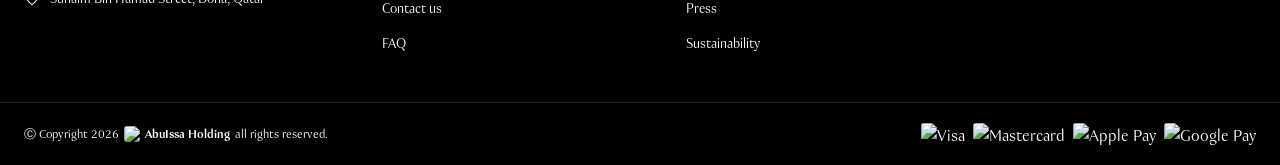
==== commit 58f2914e: "Refactor code structure for improved readability and maintainability" ====
--- a/beauty.html
+++ b/beauty.html
@@ -270,10 +270,10 @@
   <section class="bsb-section bsb-shell" aria-label="Before and after">
     <div class="bsb-compare" id="bsbCompare" role="slider" tabindex="0"
          aria-label="Before and after comparison" aria-valuemin="0" aria-valuemax="100" aria-valuenow="50">
-      <img class="bsb-compare__img"
-           src="images/before-after-asian.png"
+      <img class="bsb-compare__after"
+           src="images/after-asian.png"
            alt="Skin before and after treatment — acne-prone on the left, clear and smooth on the right" loading="lazy">
-      <img class="bsb-compare__blur" src="images/before-after-asian.png" alt="" aria-hidden="true">
+      <img class="bsb-compare__before" src="images/before-asian.png" alt="" aria-hidden="true">
       <span class="bsb-compare__label bsb-compare__label--before">Before</span>
       <span class="bsb-compare__label bsb-compare__label--after">After</span>
       <span class="bsb-compare__handle" aria-hidden="true">
--- a/assets/blue-salon-beauty.css
+++ b/assets/blue-salon-beauty.css
@@ -395,14 +395,12 @@
   width:100%;aspect-ratio:16/9;background:var(--ivory);
   cursor:ew-resize;touch-action:none;user-select:none;
 }
-.bsb-compare__img{
+.bsb-compare__after,
+.bsb-compare__before{
   position:absolute;inset:0;width:100%;height:100%;object-fit:cover;object-position:center;
   pointer-events:none;
 }
-.bsb-compare__blur{
-  position:absolute;inset:-5px;width:calc(100% + 10px);height:calc(100% + 10px);
-  object-fit:cover;object-position:center;pointer-events:none;
-  filter:blur(5px);transform:scale(1.01);
+.bsb-compare__before{
   clip-path:inset(0 calc(100% - var(--pos)) 0 0);
 }
 .bsb-compare:focus-visible{outline:2px solid var(--brown);outline-offset:4px}
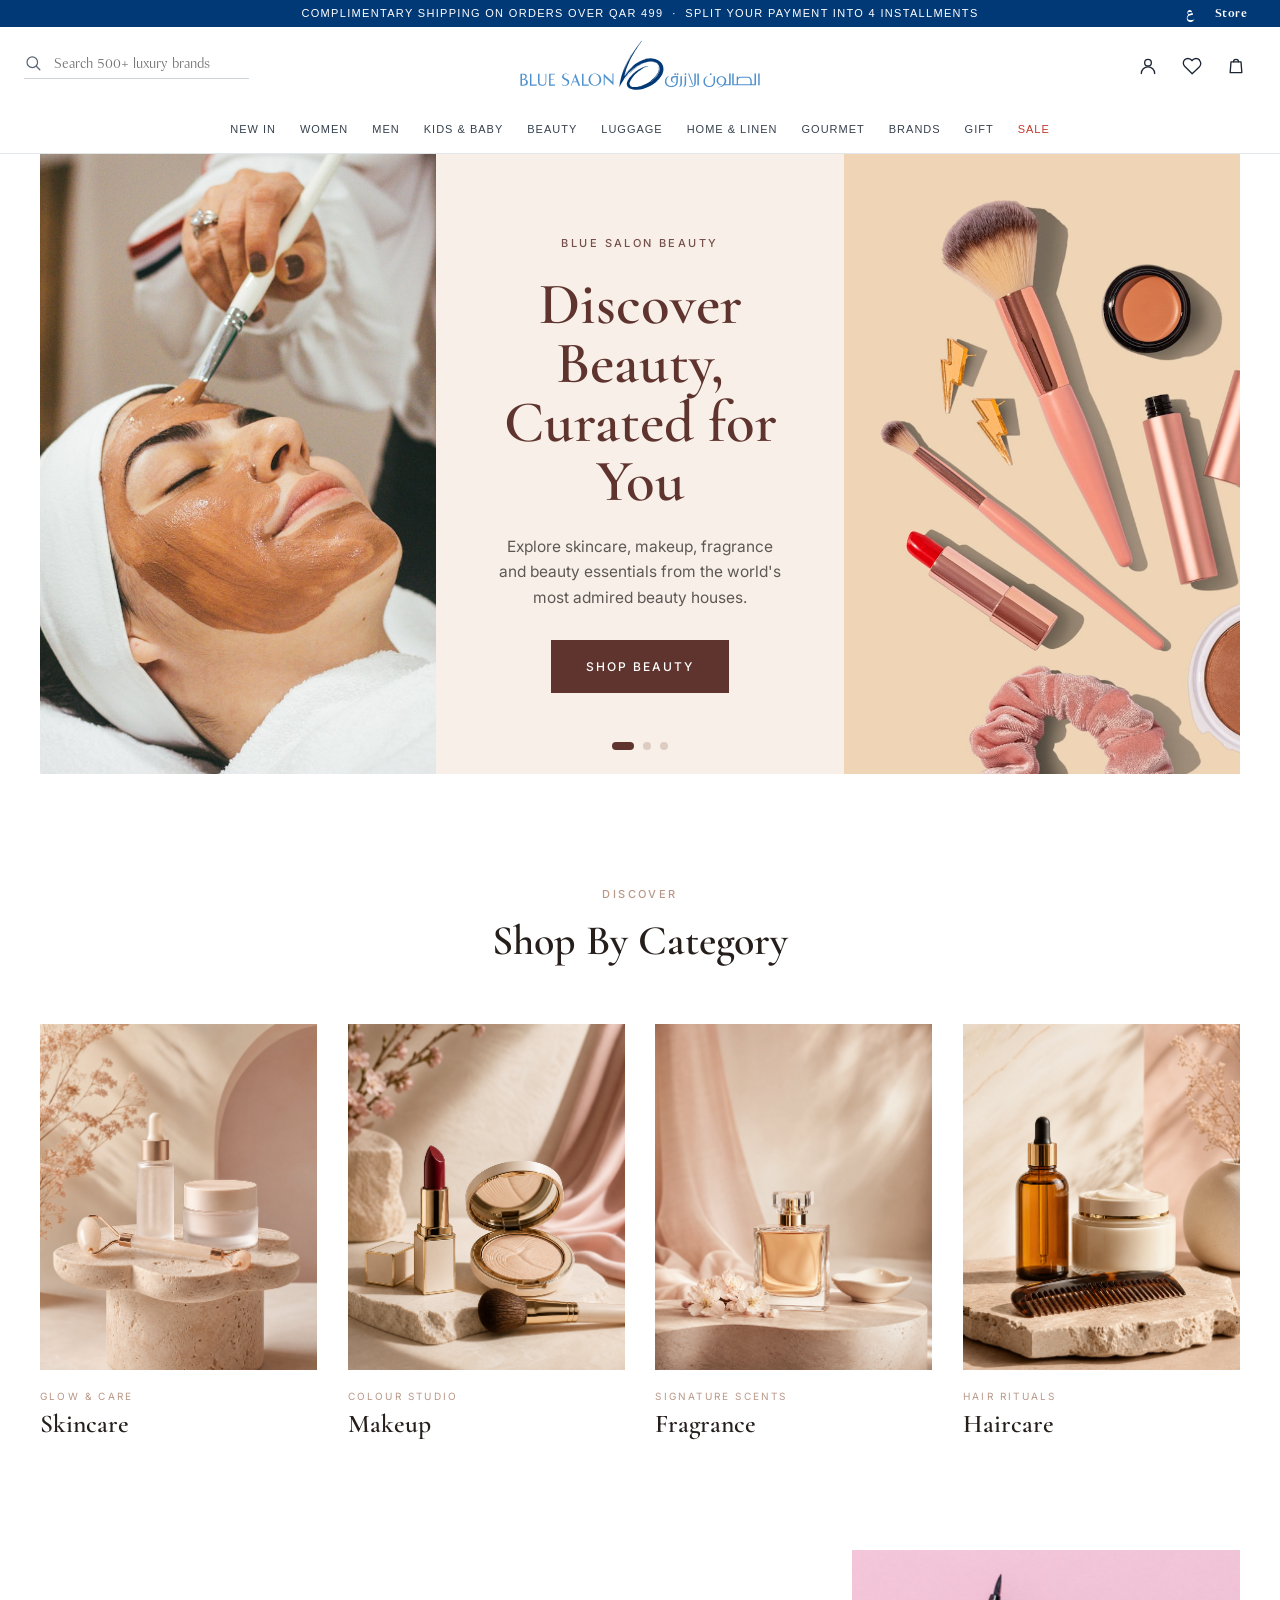
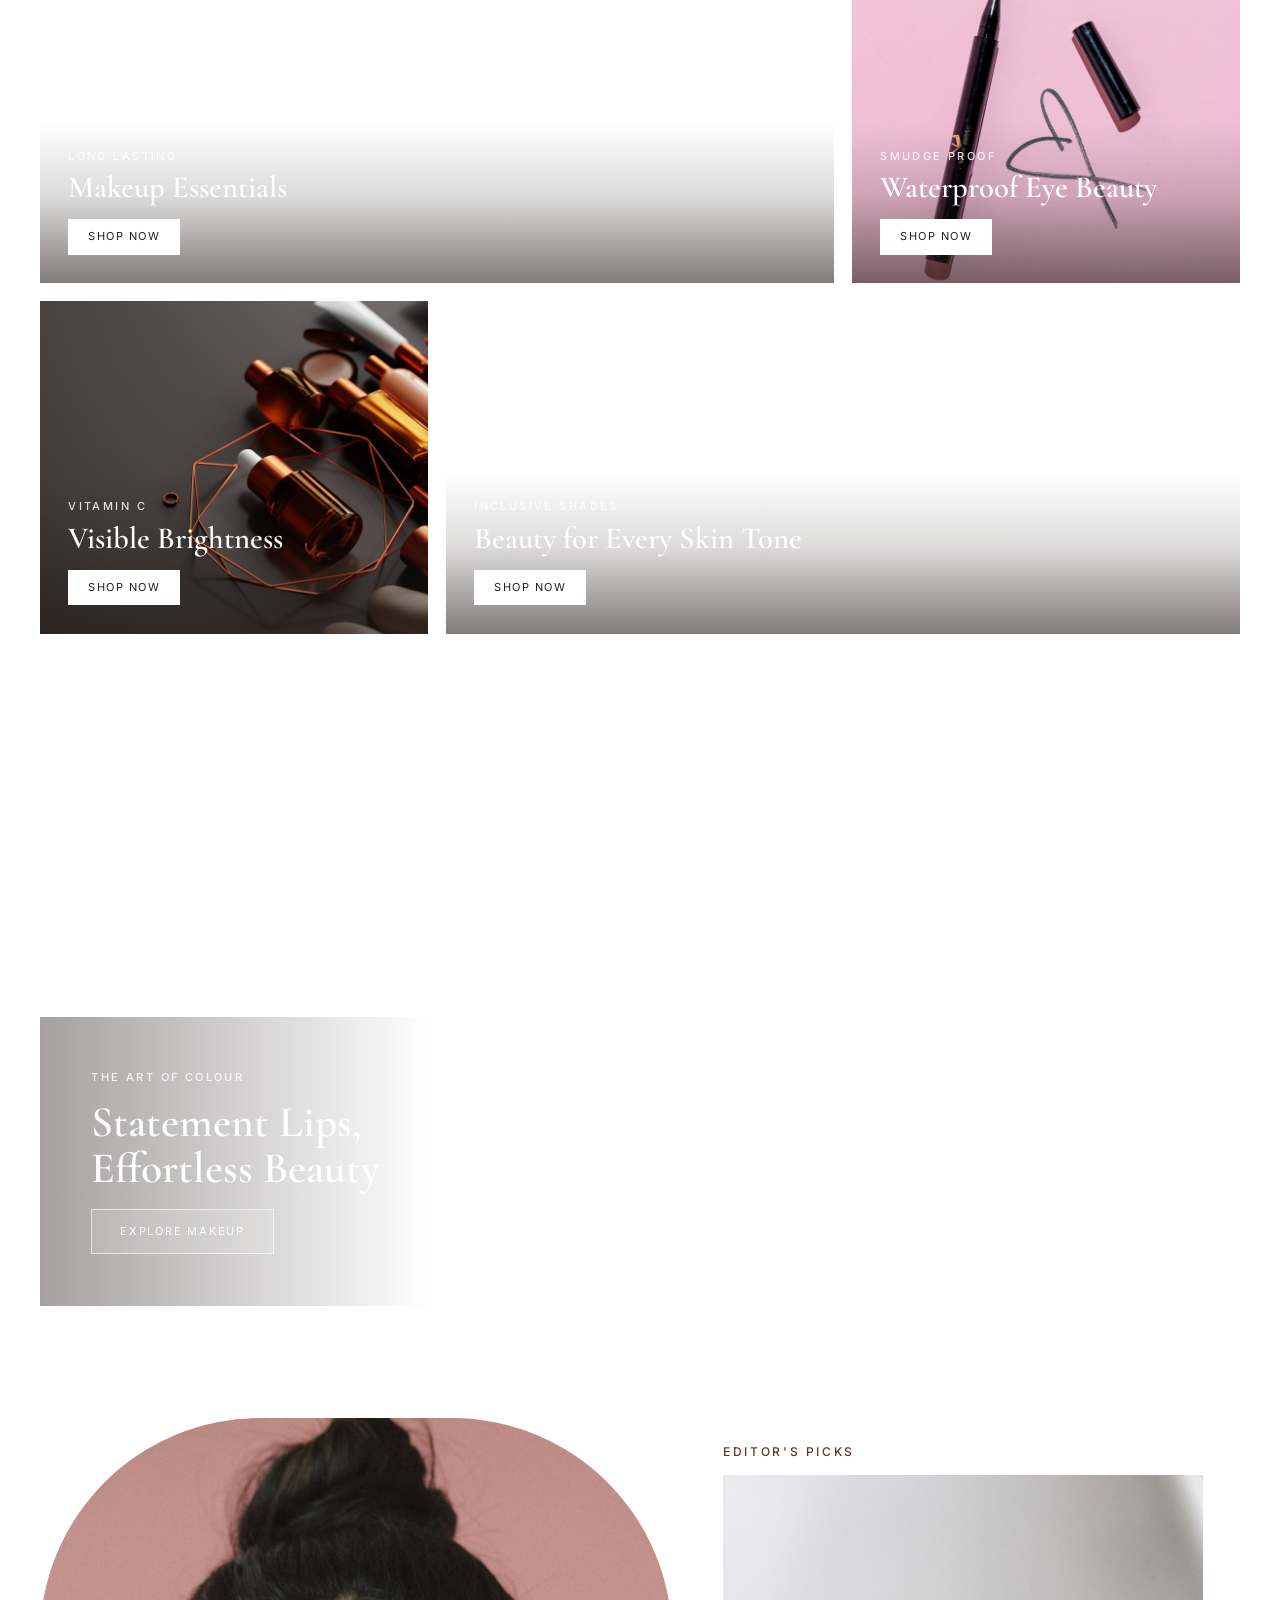
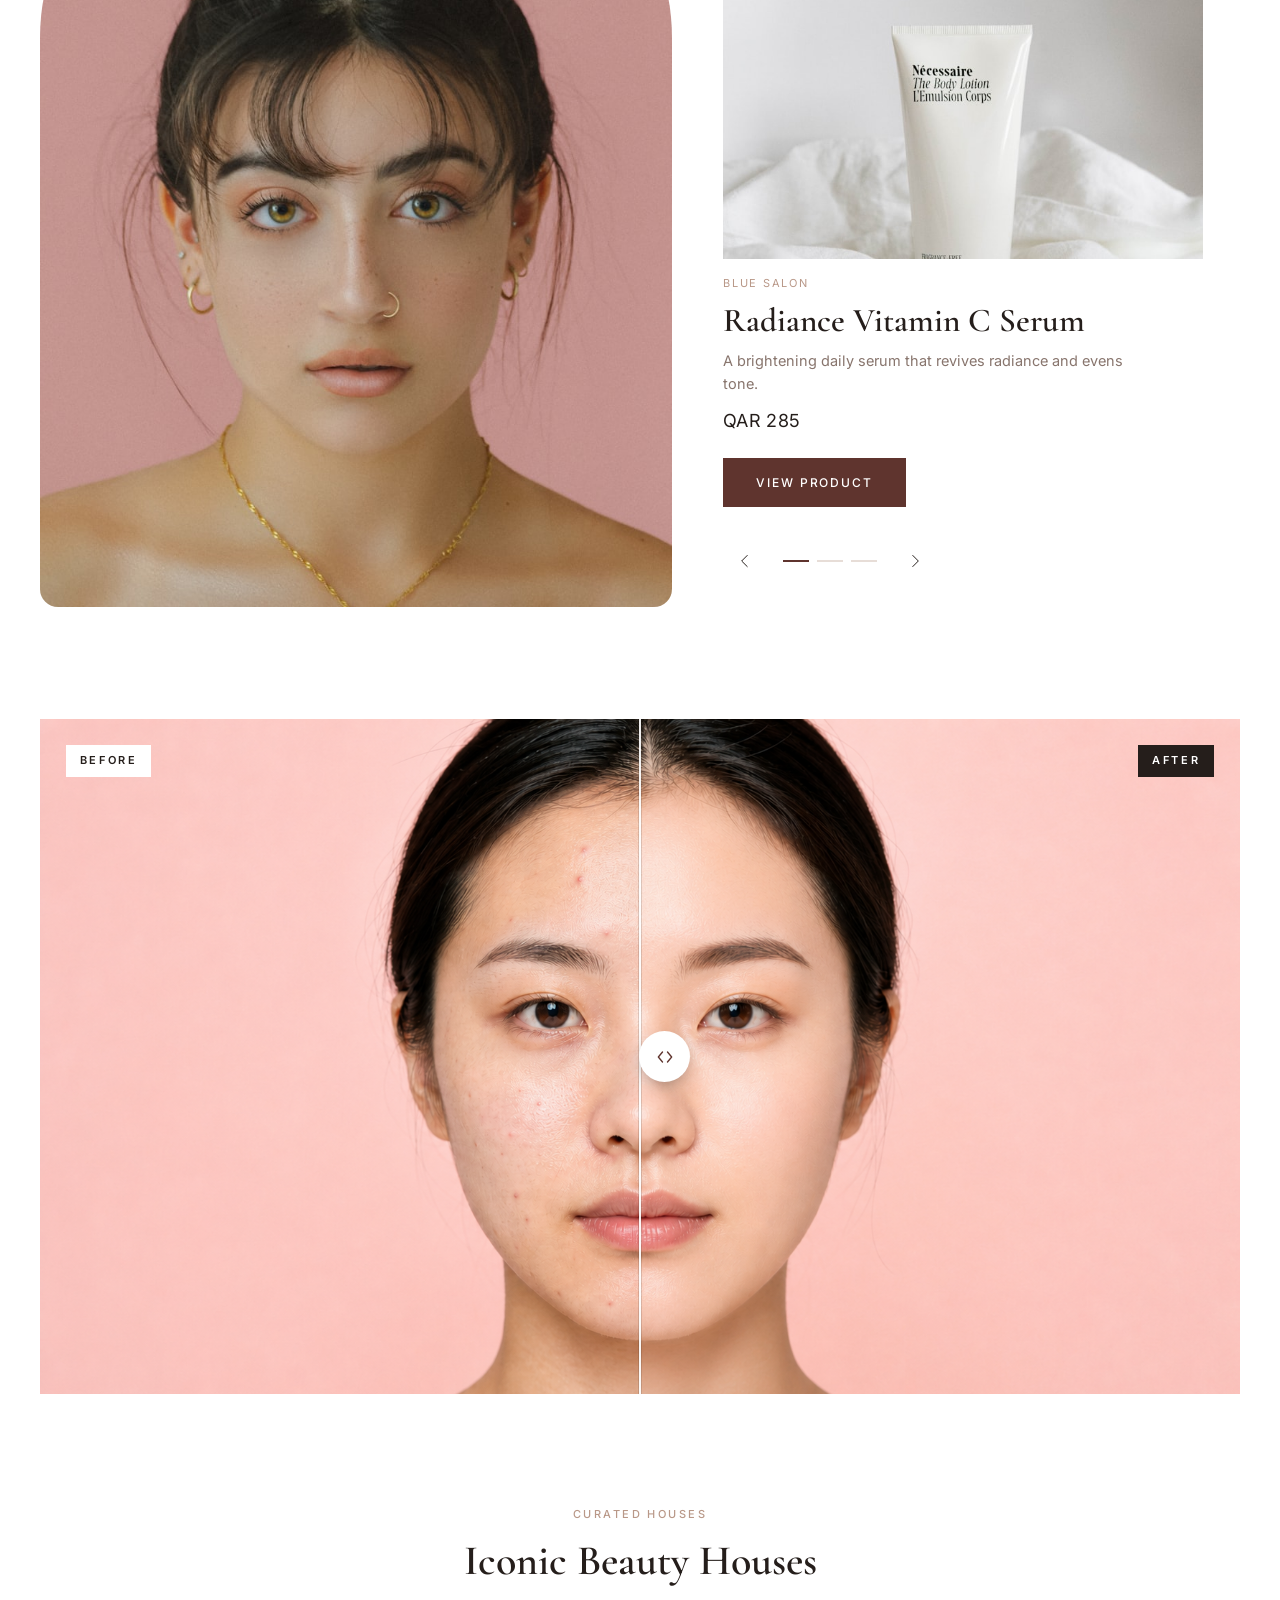
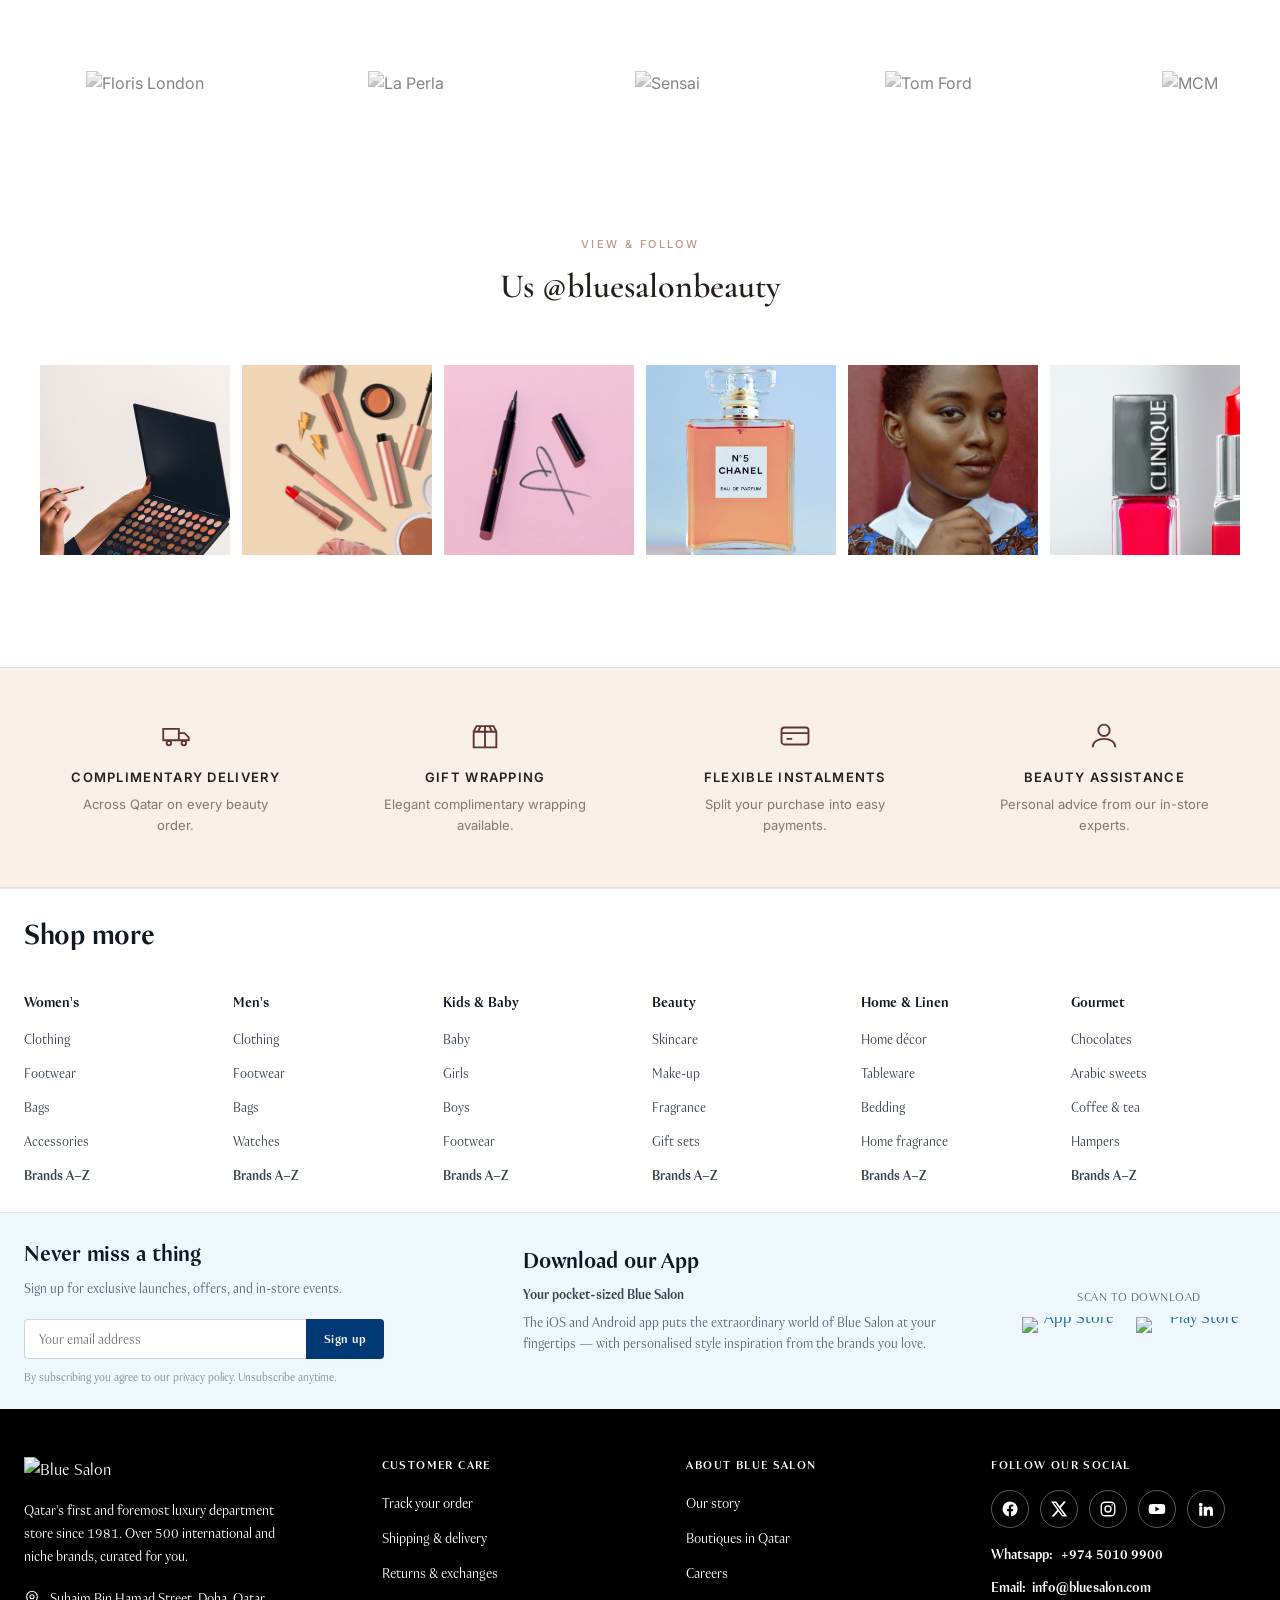
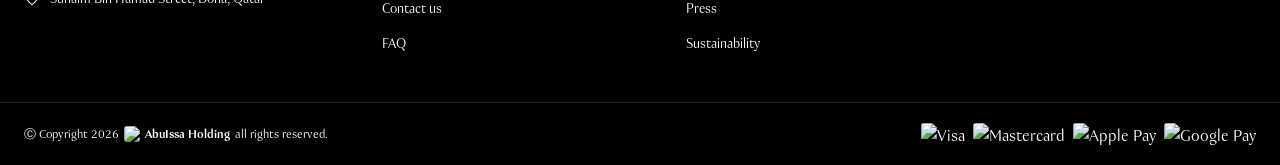
==== commit c47b0058: "Implement code changes to enhance functionality and improve performance" ====
--- a/beauty.html
+++ b/beauty.html
@@ -151,7 +151,7 @@
     <div class="bsb-catgrid">
       <a class="bsb-cat" href="#">
         <div class="bsb-cat__stage">
-          <img src="images/beauty/cat-skincare.jpg" alt="Skincare products" loading="lazy">
+          <img src="images/beauty/category-skincare.png" alt="Luxury skincare serum, cream and facial roller" loading="lazy">
         </div>
         <div class="bsb-cat__body">
           <span class="bsb-cat__eyebrow">Glow &amp; Care</span>
@@ -160,7 +160,7 @@
       </a>
       <a class="bsb-cat" href="#">
         <div class="bsb-cat__stage">
-          <img src="images/beauty/cat-makeup.jpg" alt="Makeup collection" loading="lazy">
+          <img src="images/beauty/category-makeup.png" alt="Luxury lipstick, compact powder and makeup brush" loading="lazy">
         </div>
         <div class="bsb-cat__body">
           <span class="bsb-cat__eyebrow">Colour Studio</span>
@@ -169,7 +169,7 @@
       </a>
       <a class="bsb-cat" href="#">
         <div class="bsb-cat__stage">
-          <img src="images/beauty/cat-fragrance.jpg" alt="Fragrance bottle" loading="lazy">
+          <img src="images/beauty/category-fragrance.png" alt="Luxury amber fragrance bottle with blossoms" loading="lazy">
         </div>
         <div class="bsb-cat__body">
           <span class="bsb-cat__eyebrow">Signature Scents</span>
@@ -178,7 +178,7 @@
       </a>
       <a class="bsb-cat" href="#">
         <div class="bsb-cat__stage">
-          <img src="images/beauty/cat-haircare.jpg" alt="Haircare products" loading="lazy">
+          <img src="images/beauty/category-haircare.png" alt="Luxury hair oil, hair mask and comb" loading="lazy">
         </div>
         <div class="bsb-cat__body">
           <span class="bsb-cat__eyebrow">Hair Rituals</span>
--- a/assets/blue-salon-beauty.css
+++ b/assets/blue-salon-beauty.css
@@ -19,7 +19,7 @@
   --navy:#003979;
 
   /* ---- layout ---- */
-  --page:1560px;
+  --page:1440px;
   --pad:40px;             /* desktop horizontal padding */
   --gap:24px;
 
@@ -44,10 +44,10 @@
 
 /* ---- shared shell (centered, max 1440, responsive padding) ---- */
 .bsb-shell{
-  width:100%;
+  width:calc(100% - var(--pad) * 2);
   max-width:var(--page);
   margin-inline:auto;
-  padding-inline:var(--pad);
+  padding-inline:0;
 }
 
 /* ---- section rhythm ---- */
@@ -141,7 +141,7 @@
   --hero-color:var(--cream);        /* current middle/curtain colour, set per slide by JS */
   --curtain:.9s cubic-bezier(.76,0,.24,1);
   /* same content box as every other section */
-  width:calc(100% - var(--pad) * 2);max-width:calc(var(--page) - var(--pad) * 2);margin-inline:auto;
+  width:calc(100% - var(--pad) * 2);max-width:var(--page);margin-inline:auto;
   display:grid;grid-template-columns:33% 34% 33%;
   min-height:clamp(480px,56vw,620px);
 }
@@ -186,7 +186,7 @@
 }
 
 /* ============ 4. CATEGORY STRIP ============ */
-.bsb-strip{max-width:var(--page);margin-inline:auto;padding-inline:var(--pad)}
+.bsb-strip{width:calc(100% - var(--pad) * 2);max-width:var(--page);margin-inline:auto}
 .bsb-strip__list{
   background:var(--brown);color:#fff;
   display:flex;justify-content:center;flex-wrap:wrap;gap:4px 0;padding:14px 24px;
@@ -286,7 +286,7 @@
 .bsb-card:hover .bsb-card__link{opacity:1;transform:none;color:var(--navy)}
 
 /* ============ 8. CAMPAIGN BANNER ============ */
-.bsb-campaign{position:relative;overflow:hidden;min-height:clamp(420px,45vw,520px);width:calc(100% - var(--pad) * 2);max-width:calc(var(--page) - var(--pad) * 2);margin-inline:auto;display:grid;align-items:center}
+.bsb-campaign{position:relative;overflow:hidden;min-height:clamp(420px,45vw,520px);width:calc(100% - var(--pad) * 2);max-width:var(--page);margin-inline:auto;display:grid;align-items:center}
 .bsb-campaign__bg{position:absolute;inset:0;width:100%;height:100%;object-fit:cover}
 .bsb-campaign::after{content:"";position:absolute;inset:0;background:linear-gradient(90deg,rgba(37,30,27,.5) 0%,rgba(37,30,27,.15) 45%,rgba(37,30,27,0) 70%)}
 .bsb-campaign__inner{position:relative;z-index:2}
@@ -296,7 +296,7 @@
 .bsb-campaign__panel .bsb-btn{align-self:flex-start;margin-top:6px}
 
 /* ---- full-width video banner ---- */
-.bsb-videoband{position:relative;overflow:hidden;min-height:clamp(420px,45vw,560px);width:calc(100% - var(--pad) * 2);max-width:calc(var(--page) - var(--pad) * 2);margin-inline:auto}
+.bsb-videoband{position:relative;overflow:hidden;min-height:clamp(420px,45vw,560px);width:calc(100% - var(--pad) * 2);max-width:var(--page);margin-inline:auto}
 .bsb-videoband__media{position:absolute;inset:0;width:100%;height:100%;object-fit:cover;transition:transform .6s ease}
 .bsb-videoband:hover .bsb-videoband__media{transform:scale(1.04)}
 /* restrained editorial anchor, bottom-left */
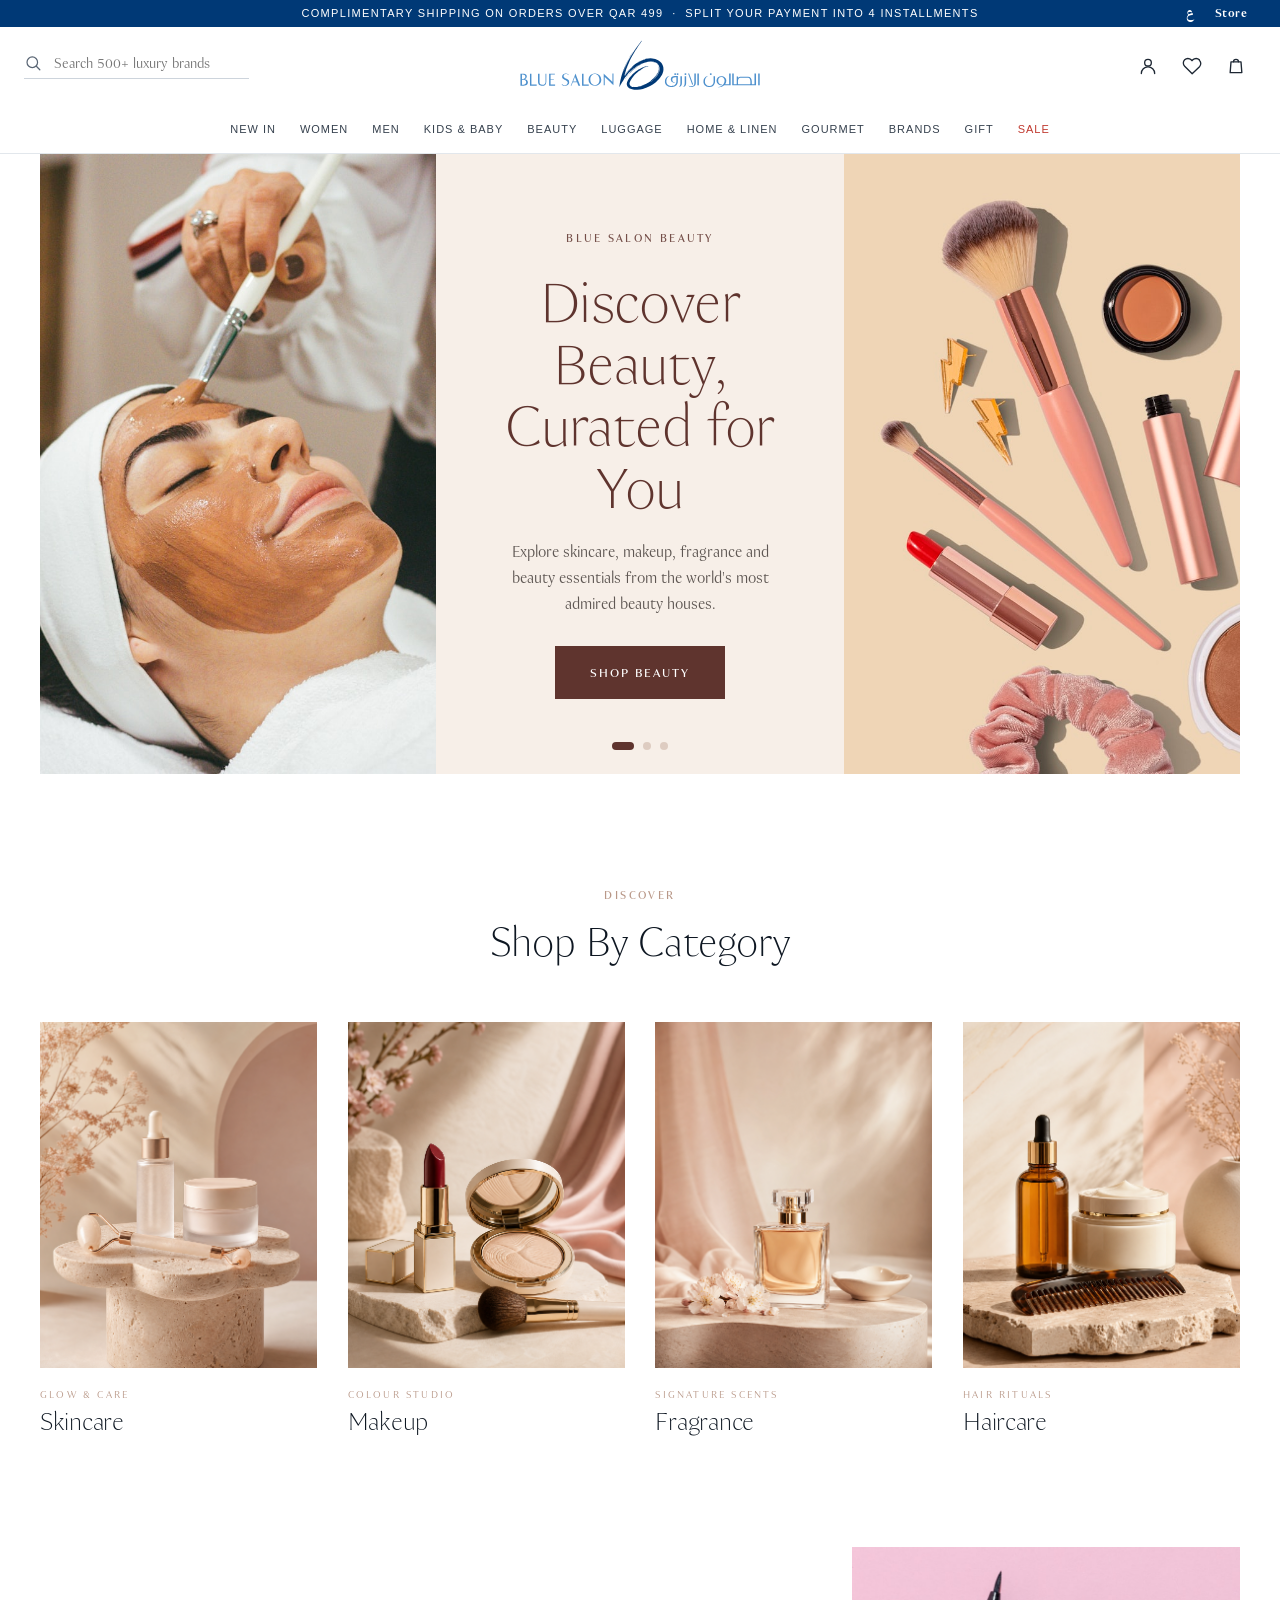
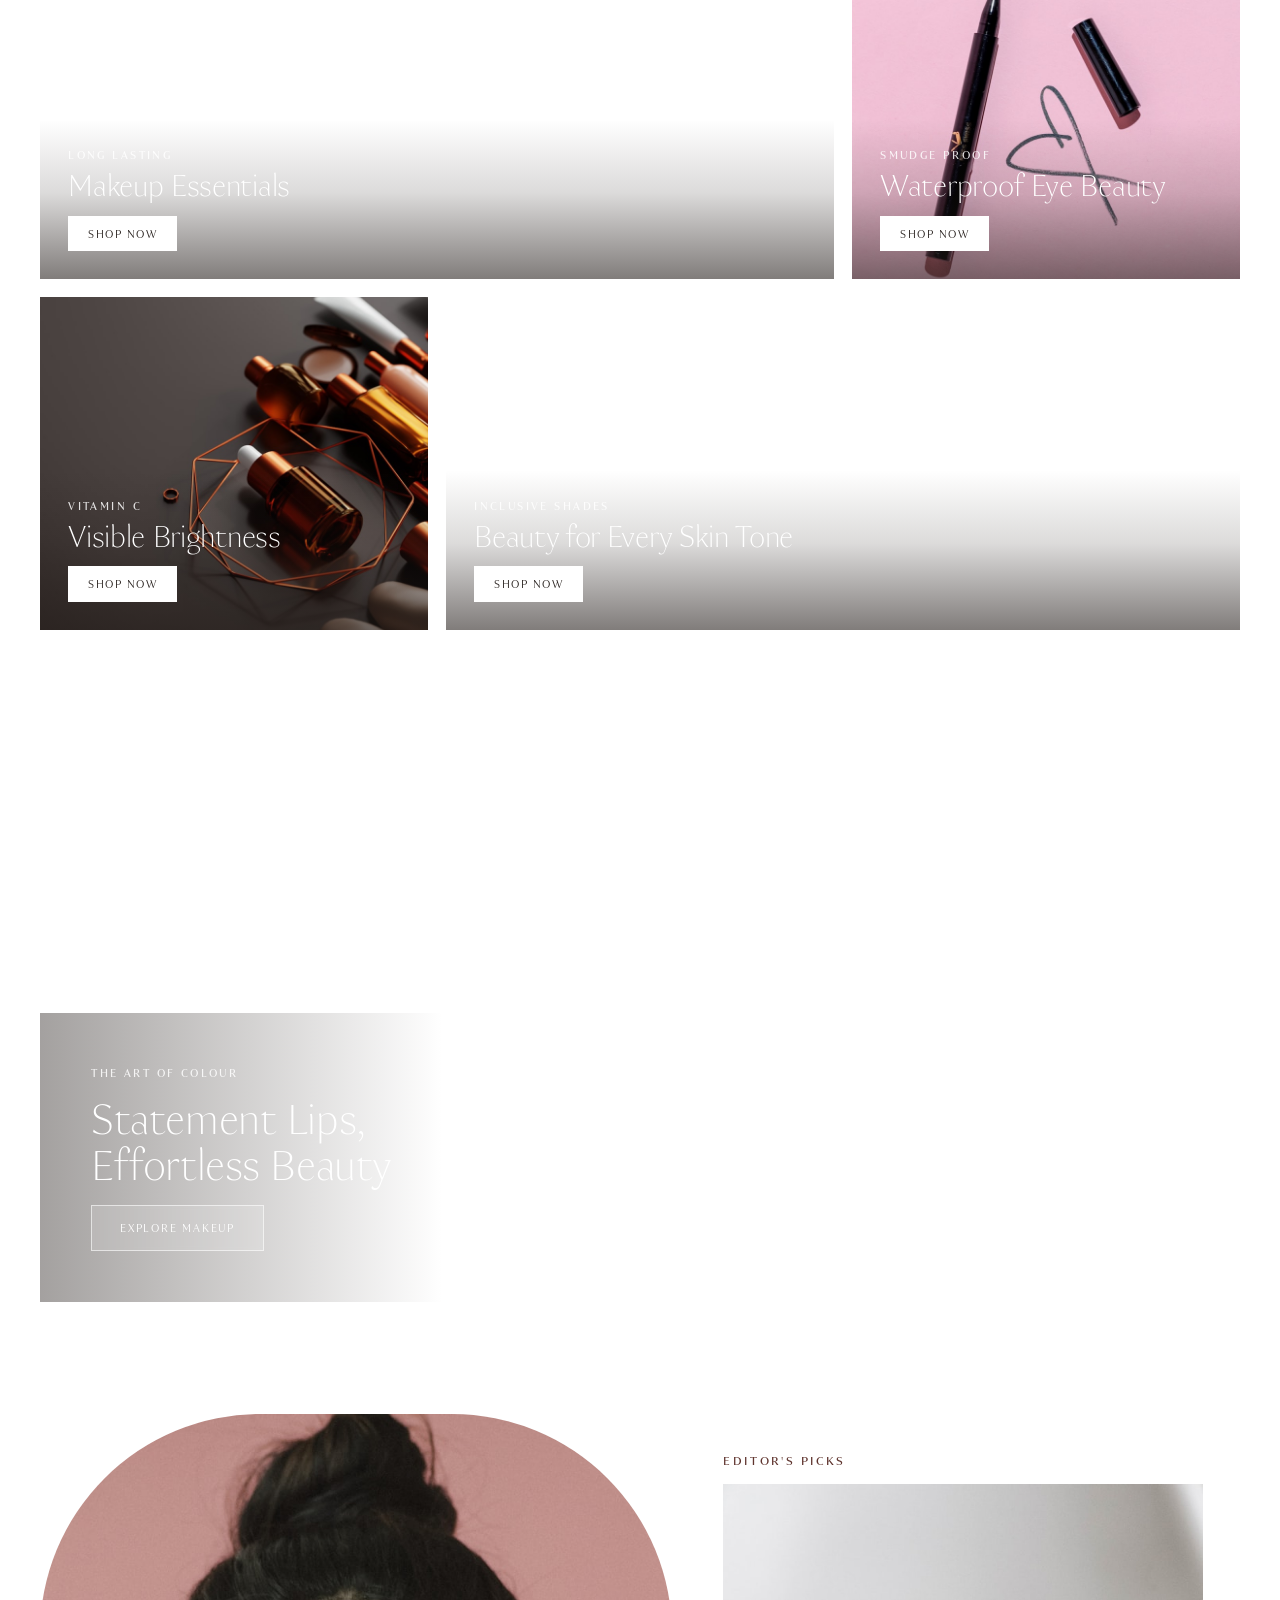
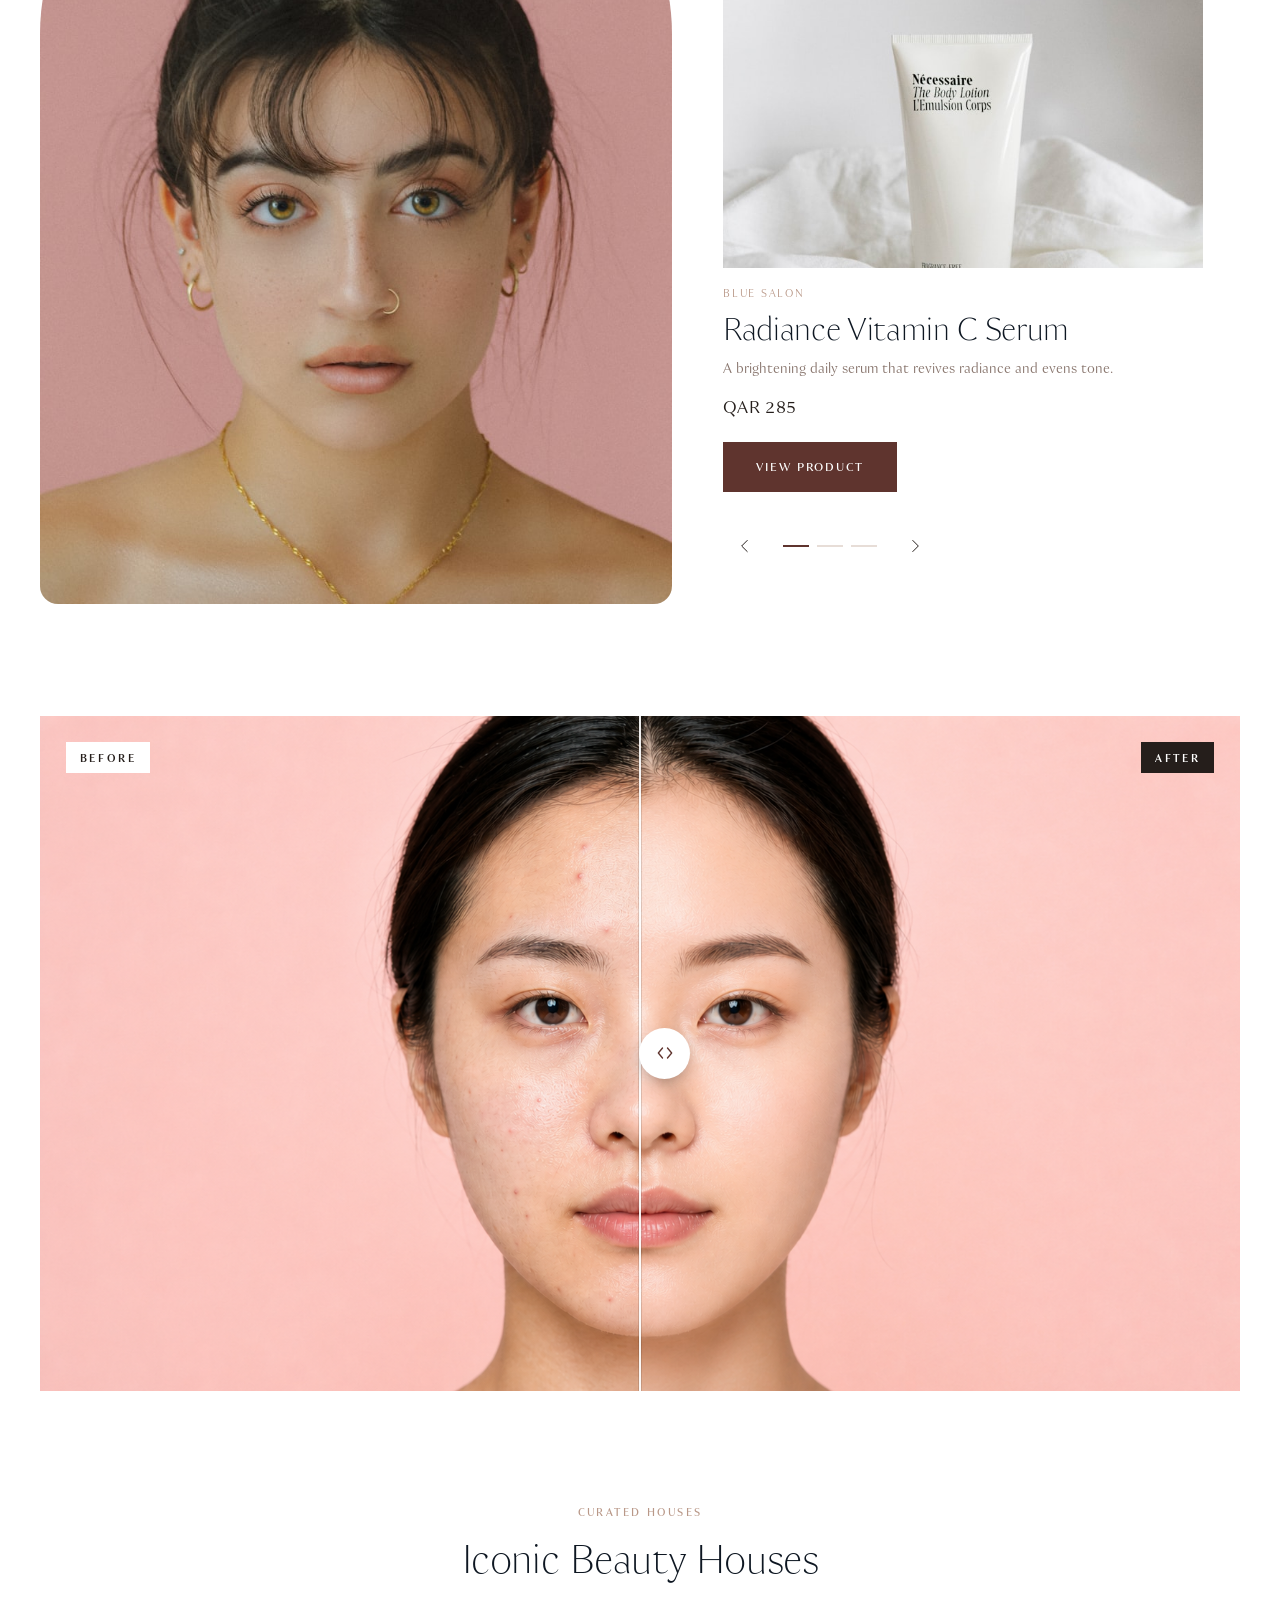
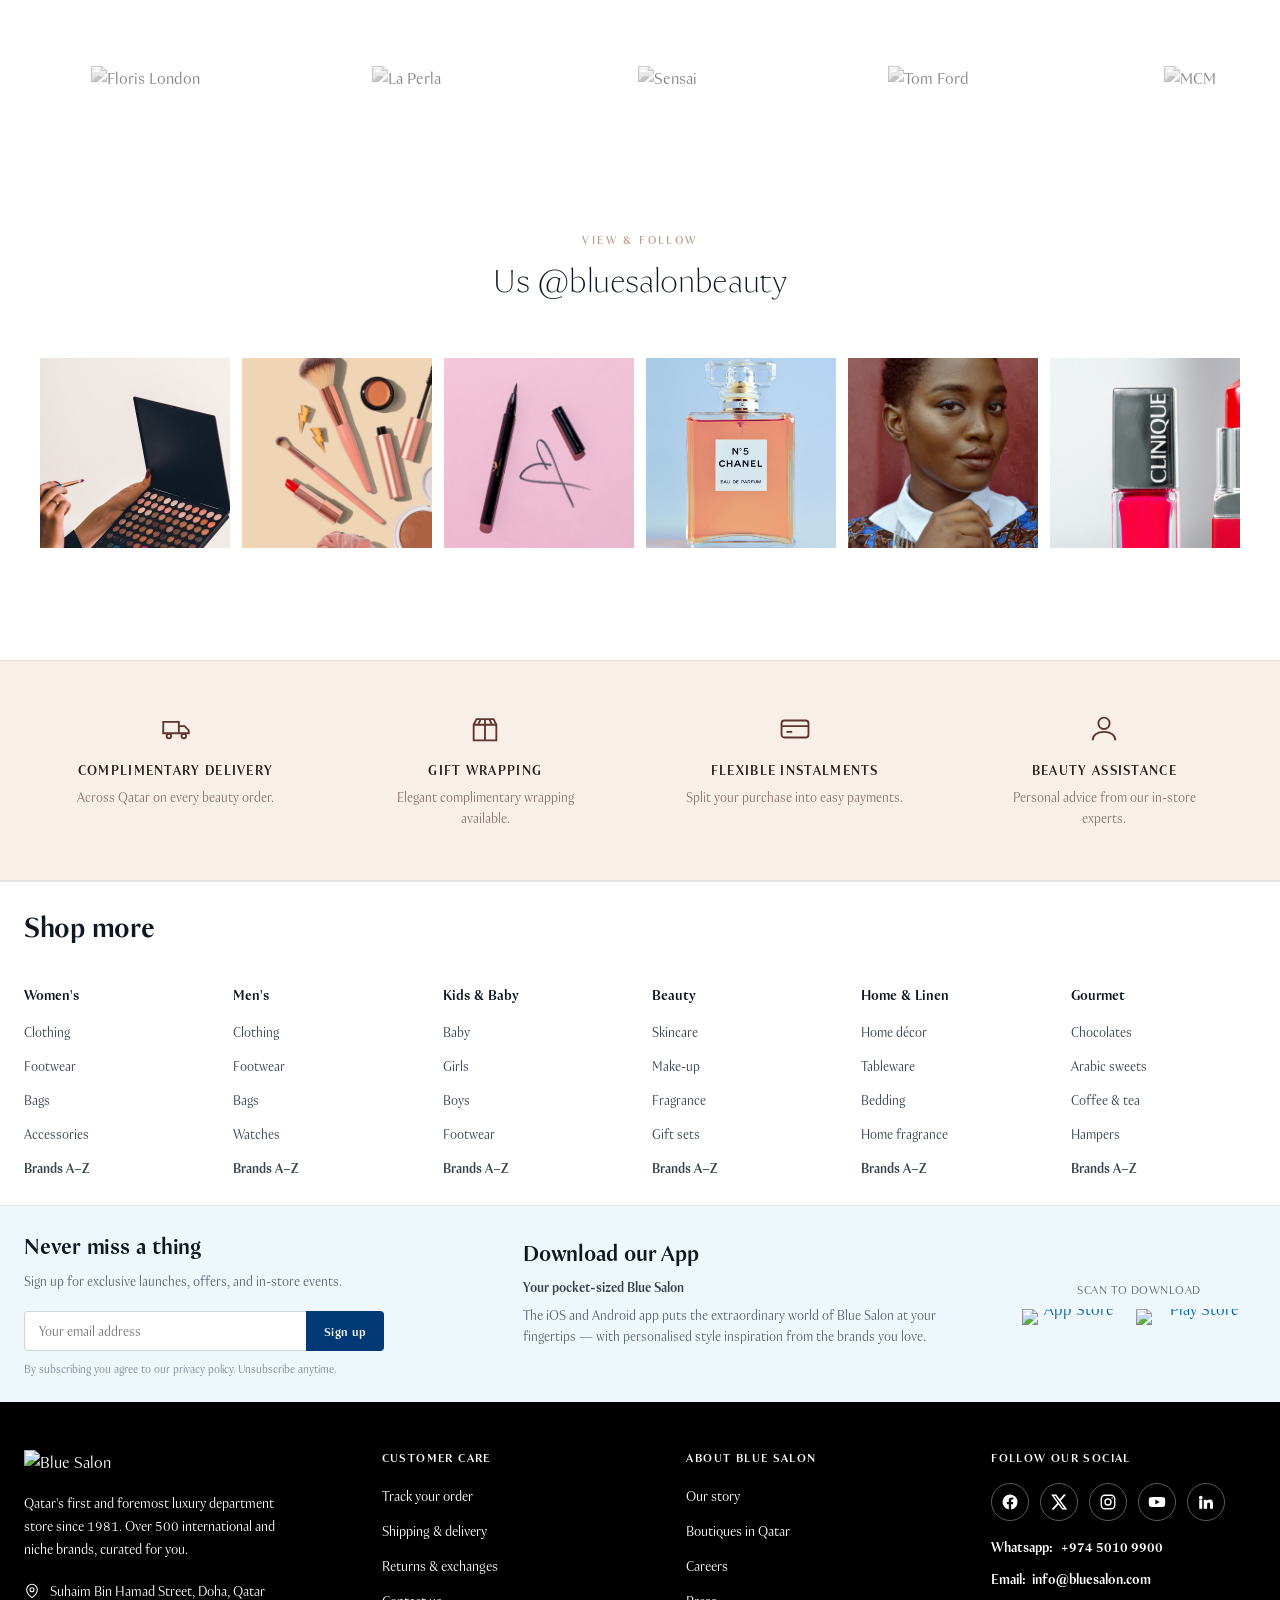
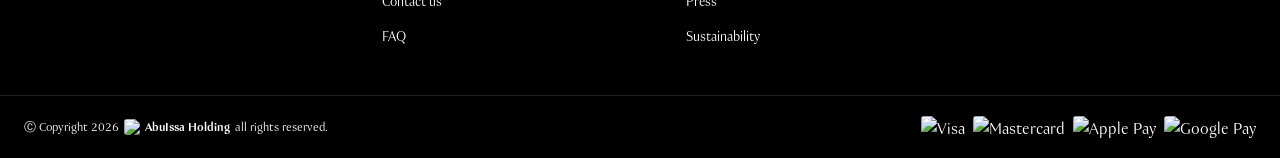
==== commit e939fadb: "Refactor code structure for improved readability and maintainability" ====
--- a/beauty.html
+++ b/beauty.html
@@ -5,9 +5,6 @@
 <meta name="viewport" content="width=device-width, initial-scale=1.0">
 <title>Blue Salon Beauty — Curated for You</title>
 <link rel="icon" href="assets/app-icon.png">
-<link rel="preconnect" href="https://fonts.googleapis.com">
-<link rel="preconnect" href="https://fonts.gstatic.com" crossorigin>
-<link href="https://fonts.googleapis.com/css2?family=Cormorant+Garamond:wght@500;600;700&family=Inter:wght@400;500;600&display=swap" rel="stylesheet">
 <!-- Global Blue Salon header/footer styles (shared across pages) -->
 <link rel="stylesheet" href="styles.css">
 <link rel="stylesheet" href="app.css">
--- a/app.css
+++ b/app.css
@@ -1,325 +1,305 @@
 /* ============================================================
-   BLUE SALON — STOREFRONT HOMEPAGE (pure CSS port of the React kit)
-   Design tokens come from styles.css; this file holds layout +
-   component styles previously written as JSX inline styles.
-   ============================================================ */
-
+BLUE SALON — STOREFRONT HOMEPAGE (pure CSS port of the React kit)
+Design tokens come from styles.css; this file holds layout +
+component styles previously written as JSX inline styles.
+============================================================ */
 /* ── Fonts ────────────────────────────────────────────────────
-   "Qatar" is the brand typeface — a humanist sans carrying both
-   Latin and Arabic, used across the entire system for display
-   and UI alike. Weights: 300/400/500/700. */
+"Qatar" is the brand typeface — a humanist sans carrying both
+Latin and Arabic, used across the entire system for display
+and UI alike. Weights: 300/400/500/700. */
 @font-face {
-  font-family: "Qatar";
-  src: url("assets/fonts/Qatar-Light.ttf") format("truetype");
-  font-weight: 300;
-  font-style: normal;
-  font-display: swap;
+font-family: "Qatar";
+src: url("assets/fonts/Qatar-Light.ttf") format("truetype");
+font-weight: 300;
+font-style: normal;
+font-display: swap;
 }
 @font-face {
-  font-family: "Qatar";
-  src: url("assets/fonts/Qatar-Regular.ttf") format("truetype");
-  font-weight: 400;
-  font-style: normal;
-  font-display: swap;
+font-family: "Qatar";
+src: url("assets/fonts/Qatar-Regular.ttf") format("truetype");
+font-weight: 400;
+font-style: normal;
+font-display: swap;
 }
 @font-face {
-  font-family: "Qatar";
-  src: url("assets/fonts/Qatar-Medium.ttf") format("truetype");
-  font-weight: 500;
-  font-style: normal;
-  font-display: swap;
+font-family: "Qatar";
+src: url("assets/fonts/Qatar-Medium.ttf") format("truetype");
+font-weight: 500;
+font-style: normal;
+font-display: swap;
 }
 /* 600 mapped to the Bold cut to avoid faux-bold synthesis */
 @font-face {
-  font-family: "Qatar";
-  src: url("assets/fonts/Qatar-Bold.ttf") format("truetype");
-  font-weight: 600;
-  font-style: normal;
-  font-display: swap;
+font-family: "Qatar";
+src: url("assets/fonts/Qatar-Bold.ttf") format("truetype");
+font-weight: 600;
+font-style: normal;
+font-display: swap;
 }
 @font-face {
-  font-family: "Qatar";
-  src: url("assets/fonts/Qatar-Bold.ttf") format("truetype");
-  font-weight: 700;
-  font-style: normal;
-  font-display: swap;
-}
-
+font-family: "Qatar";
+src: url("assets/fonts/Qatar-Bold.ttf") format("truetype");
+font-weight: 700;
+font-style: normal;
+font-display: swap;
+}
 html, body { margin: 0; background: var(--paper); }
-
 /* ── Header shell ─────────────────────────────────────────── */
 .bs-header {
-  position: relative;
-  z-index: 100;
-  background: var(--paper);
-}
-
+position: relative;
+z-index: 100;
+background: var(--paper);
+}
 /* Navy announcement bar */
 .bs-announce {
-  background: #003976;
-  color: #fff;
-  text-align: center;
-  font-size: 11px;
-  letter-spacing: var(--ls-wider);
-  text-transform: uppercase;
-  padding: 5px 0;
-  font-weight: 500;
+background: #003976;
+color: #fff;
+text-align: center;
+font-size: 11px;
+letter-spacing: var(--ls-wider);
+text-transform: uppercase;
+padding: 5px 0;
+font-weight: 500;
 }
 /* Constrain to the same container width as the top bar */
 .bs-announce-inner {
-  position: relative;
-  max-width: var(--container-max);
-  margin: 0 auto;
-  padding: 0 24px;
+position: relative;
+max-width: var(--container-max);
+margin: 0 auto;
+padding: 0 24px;
 }
 .bs-announce-msg { display: block; }
-
 /* Locale + store locator utilities pinned to the right edge of the container */
 .bs-announce-utils {
-  position: absolute;
-  top: 50%;
-  right: 24px;
-  transform: translateY(-50%);
-  display: flex;
-  align-items: center;
-  gap: 2px;
+position: absolute;
+top: 50%;
+right: 24px;
+transform: translateY(-50%);
+display: flex;
+align-items: center;
+gap: 2px;
 }
 [dir="rtl"] .bs-announce-utils { right: auto; left: 24px; }
 .bs-announce-utils .bs-iconbtn {
-  width: 30px;
-  height: 30px;
-  color: #fff;
+width: 30px;
+height: 30px;
+color: #fff;
 }
 .bs-announce-utils .bs-iconbtn svg { width: 18px; height: 18px; }
 .bs-announce-utils .bs-iconbtn:hover { background: rgba(255, 255, 255, 0.15); }
 .bs-announce-utils .bs-locale-btn { width: auto; padding: 0 8px; }
 .bs-announce-utils .bs-locale-panel { color: var(--text-strong); }
-
 /* Single language-code label showing the active language (EN / ع) */
 .bs-lang-switch {
-  display: inline-flex;
-  align-items: center;
-  justify-content: center;
-  font-family: var(--font-sans);
-  font-size: 12px;
-  font-weight: 600;
-  letter-spacing: 0.04em;
-  line-height: 1;
+display: inline-flex;
+align-items: center;
+justify-content: center;
+font-family: var(--font-sans);
+font-size: 12px;
+font-weight: 600;
+letter-spacing: 0.04em;
+line-height: 1;
 }
 .bs-lang-switch.is-ar { font-size: 14px; }
-
 .bs-topbar {
-  max-width: var(--container-max);
-  margin: 0 auto;
-  padding: 0 24px;
-  height: 78px;
-  display: grid;
-  grid-template-columns: 1fr auto 1fr;
-  align-items: center;
-  gap: 16px;
-}
-
+max-width: var(--container-max);
+margin: 0 auto;
+padding: 0 24px;
+height: 78px;
+display: grid;
+grid-template-columns: 1fr auto 1fr;
+align-items: center;
+gap: 16px;
+}
 /* Search — bottom border only (spanning 3/4 of the width) */
 .bs-search {
-  position: relative;
-  display: flex;
-  align-items: center;
-  gap: 10px;
-  max-width: 300px;
-  color: var(--ink-600);
-  padding-bottom: 6px;
+position: relative;
+display: flex;
+align-items: center;
+gap: 10px;
+max-width: 300px;
+color: var(--ink-600);
+padding-bottom: 6px;
 }
 .bs-search::after {
-  content: "";
-  position: absolute;
-  bottom: 0;
-  inset-inline-start: 0;
-  width: 75%;
-  height: 1px;
-  background: var(--border-default);
+content: "";
+position: absolute;
+bottom: 0;
+inset-inline-start: 0;
+width: 75%;
+height: 1px;
+background: var(--border-default);
 }
 .bs-search input {
-  border: 0;
-  outline: none;
-  background: transparent;
-  font-family: var(--font-sans);
-  font-size: 14px;
-  color: var(--text-strong);
-  width: 100%;
-}
-
+border: 0;
+outline: none;
+background: transparent;
+font-family: var(--font-sans);
+font-size: 14px;
+color: var(--text-strong);
+width: 100%;
+}
 .bs-logo { justify-self: center; }
 .bs-logo img { height: 58px; display: block; }
-
 .bs-utils {
-  display: flex;
-  align-items: center;
-  justify-content: flex-end;
-  gap: 4px;
+display: flex;
+align-items: center;
+justify-content: flex-end;
+gap: 4px;
 }
 .bs-util-wrap { position: relative; display: inline-flex; }
-
 .bs-count {
-  position: absolute;
-  top: 2px;
-  right: 2px;
-  min-width: 17px;
-  height: 17px;
-  padding: 0 4px;
-  background: var(--sale);
-  color: #fff;
-  border-radius: 999px;
-  font-size: 10px;
-  font-weight: 600;
-  display: flex;
-  align-items: center;
-  justify-content: center;
-  font-family: var(--font-sans);
+position: absolute;
+top: 2px;
+right: 2px;
+min-width: 17px;
+height: 17px;
+padding: 0 4px;
+background: var(--sale);
+color: #fff;
+border-radius: 999px;
+font-size: 10px;
+font-weight: 600;
+display: flex;
+align-items: center;
+justify-content: center;
+font-family: var(--font-sans);
 }
 .bs-count[hidden] { display: none; }
-
 /* ── Icon button (port of <IconButton variant="plain">) ───── */
 .bs-iconbtn {
-  display: inline-flex;
-  align-items: center;
-  justify-content: center;
-  width: 40px;
-  height: 40px;
-  flex: none;
-  padding: 0;
-  border-radius: var(--radius-circle);
-  cursor: pointer;
-  background: transparent;
-  color: var(--ink-800);
-  border: 1px solid transparent;
-  transition: background var(--dur-base) var(--ease-standard), color var(--dur-base) var(--ease-standard);
+display: inline-flex;
+align-items: center;
+justify-content: center;
+width: 40px;
+height: 40px;
+flex: none;
+padding: 0;
+border-radius: var(--radius-circle);
+cursor: pointer;
+background: transparent;
+color: var(--ink-800);
+border: 1px solid transparent;
+transition: background var(--dur-base) var(--ease-standard), color var(--dur-base) var(--ease-standard);
 }
 .bs-iconbtn:hover { background: var(--surface-hover); }
-
 /* ── Locale picker (region · currency · language) ─────────── */
 .bs-locale { position: relative; }
 .bs-locale-btn { width: auto; padding: 0 10px; gap: 6px; }
 .bs-locale-code {
-  font-family: var(--font-sans);
-  font-size: 12px;
-  font-weight: var(--fw-semibold);
-  letter-spacing: var(--ls-wider);
-}
-
+font-family: var(--font-sans);
+font-size: 12px;
+font-weight: var(--fw-semibold);
+letter-spacing: var(--ls-wider);
+}
 .bs-locale-panel {
-  position: absolute;
-  top: calc(100% + 8px);
-  right: 0;
-  z-index: 300;
-  width: 300px;
-  padding: 18px;
-  background: var(--surface-card);
-  border: var(--border-hair);
-  border-radius: var(--radius-md);
-  box-shadow: var(--shadow-lg);
-  text-align: start;
+position: absolute;
+top: calc(100% + 8px);
+right: 0;
+z-index: 300;
+width: 300px;
+padding: 18px;
+background: var(--surface-card);
+border: var(--border-hair);
+border-radius: var(--radius-md);
+box-shadow: var(--shadow-lg);
+text-align: start;
 }
 .bs-locale-panel[hidden] { display: none; }
 /* Flip to the start edge in RTL so it stays on-screen */
 [dir="rtl"] .bs-locale-panel { right: auto; left: 0; }
-
 .bs-locale-field { margin-bottom: 14px; }
 .bs-locale-field:last-of-type { margin-bottom: 0; }
 .bs-locale-label {
-  display: block;
-  margin-bottom: 6px;
-  font-family: var(--font-sans);
-  font-size: 11px;
-  font-weight: var(--fw-semibold);
-  letter-spacing: var(--ls-wider);
-  text-transform: uppercase;
-  color: var(--text-muted);
+display: block;
+margin-bottom: 6px;
+font-family: var(--font-sans);
+font-size: 11px;
+font-weight: var(--fw-semibold);
+letter-spacing: var(--ls-wider);
+text-transform: uppercase;
+color: var(--text-muted);
 }
 .bs-locale-select {
-  width: 100%;
-  height: 40px;
-  padding: 0 12px;
-  font-family: var(--font-sans);
-  font-size: 14px;
-  color: var(--text-strong);
-  background: var(--surface-card);
-  border: var(--border-line);
-  border-radius: var(--radius-sm);
-  cursor: pointer;
+width: 100%;
+height: 40px;
+padding: 0 12px;
+font-family: var(--font-sans);
+font-size: 14px;
+color: var(--text-strong);
+background: var(--surface-card);
+border: var(--border-line);
+border-radius: var(--radius-sm);
+cursor: pointer;
 }
 .bs-locale-select:focus-visible { outline: none; border-color: var(--border-focus); box-shadow: var(--shadow-focus); }
-
 /* Language segmented control */
 .bs-locale-seg { display: flex; gap: 6px; }
 .bs-locale-seg button {
-  flex: 1;
-  height: 38px;
-  font-family: var(--font-sans);
-  font-size: 13px;
-  font-weight: var(--fw-medium);
-  color: var(--text-body);
-  background: var(--surface-card);
-  border: var(--border-line);
-  border-radius: var(--radius-sm);
-  cursor: pointer;
-  transition: background var(--dur-base) var(--ease-standard), color var(--dur-base) var(--ease-standard), border-color var(--dur-base) var(--ease-standard);
+flex: 1;
+height: 38px;
+font-family: var(--font-sans);
+font-size: 13px;
+font-weight: var(--fw-medium);
+color: var(--text-body);
+background: var(--surface-card);
+border: var(--border-line);
+border-radius: var(--radius-sm);
+cursor: pointer;
+transition: background var(--dur-base) var(--ease-standard), color var(--dur-base) var(--ease-standard), border-color var(--dur-base) var(--ease-standard);
 }
 .bs-locale-seg button:hover { background: var(--surface-hover); }
 .bs-locale-seg button.is-active {
-  background: var(--color-primary);
-  color: var(--text-on-primary);
-  border-color: var(--color-primary);
-}
-
+background: var(--color-primary);
+color: var(--text-on-primary);
+border-color: var(--color-primary);
+}
 .bs-locale-apply {
-  width: 100%;
-  height: 42px;
-  margin-top: 18px;
-  font-family: var(--font-sans);
-  font-size: 12px;
-  font-weight: var(--fw-semibold);
-  letter-spacing: var(--ls-wider);
-  text-transform: uppercase;
-  color: var(--text-on-primary);
-  background: var(--color-primary);
-  border: none;
-  border-radius: var(--radius-sm);
-  cursor: pointer;
-  transition: background var(--dur-base) var(--ease-standard);
+width: 100%;
+height: 42px;
+margin-top: 18px;
+font-family: var(--font-sans);
+font-size: 12px;
+font-weight: var(--fw-semibold);
+letter-spacing: var(--ls-wider);
+text-transform: uppercase;
+color: var(--text-on-primary);
+background: var(--color-primary);
+border: none;
+border-radius: var(--radius-sm);
+cursor: pointer;
+transition: background var(--dur-base) var(--ease-standard);
 }
 .bs-locale-apply:hover { background: var(--color-primary-hover); }
-
 /* ── Buttons (port of <Button>) ───────────────────────────── */
 .bs-btn {
-  display: inline-flex;
-  align-items: center;
-  justify-content: center;
-  gap: 10px;
-  height: var(--control-md);
-  padding: 0 26px;
-  font-family: var(--font-sans);
-  font-size: 12px;
-  font-weight: var(--fw-semibold);
-  letter-spacing: var(--ls-wider);
-  text-transform: uppercase;
-  border-radius: var(--radius-sm);
-  cursor: pointer;
-  /* border: 1px solid transparent; */
-  white-space: nowrap;
-  transition: background var(--dur-base) var(--ease-standard),
-              color var(--dur-base) var(--ease-standard),
-              border-color var(--dur-base) var(--ease-standard),
-              transform var(--dur-fast) var(--ease-standard);
+display: inline-flex;
+align-items: center;
+justify-content: center;
+gap: 10px;
+height: var(--control-md);
+padding: 0 26px;
+font-family: var(--font-sans);
+font-size: 12px;
+font-weight: var(--fw-semibold);
+letter-spacing: var(--ls-wider);
+text-transform: uppercase;
+border-radius: var(--radius-sm);
+cursor: pointer;
+/* border: 1px solid transparent; */
+white-space: nowrap;
+transition: background var(--dur-base) var(--ease-standard),
+color var(--dur-base) var(--ease-standard),
+border-color var(--dur-base) var(--ease-standard),
+transform var(--dur-fast) var(--ease-standard);
 }
 .bs-btn:active { transform: scale(0.98); }
 .bs-btn-primary { background: var(--color-primary); color: var(--text-on-primary); }
 .bs-btn-primary:hover { background: var(--color-primary-hover); }
 .bs-btn-gold { background: var(--gold-500); color: #fff; }
 .bs-btn-gold:hover { background: var(--gold-600); }
-
 /* ── Nav bar + mega menu ──────────────────────────────────── */
 .bs-nav-root { font-family: 'League Spartan', sans-serif; }
-
 .bs-nav-root .bs-nav { background: var(--paper); }
 .bs-nav-root .bs-nav-inner { display: flex; align-items: stretch; justify-content: center; padding: 0 24px; max-width: var(--container-max); margin: 0 auto; position: relative; border-bottom: 1px solid var(--border-subtle); }
 .bs-nav-root .bs-nav-item { padding: 16px 12px; font-size: 11px; font-weight: 500; letter-spacing: 1px; color: var(--text-body); cursor: pointer; position: relative; transition: color .15s; text-transform: uppercase; white-space: nowrap; }
@@ -328,15 +308,12 @@
 .bs-nav-root .bs-nav-item.active::after { content: ''; position: absolute; bottom: -1px; left: 12px; right: 12px; height: 2px; background: var(--color-primary); }
 .bs-nav-root .bs-nav-item.sale { color: var(--sale); }
 .bs-nav-root .bs-nav-item.sale.active::after { background: var(--sale); }
-
 .bs-mega-holder { position: absolute; top: 100%; left: 0; right: 0; z-index: 200; display: none; }
 .bs-mega-holder.is-open { display: block; }
-
 /* Mega menu */
 .bs-nav-root .bs-mega { background: var(--paper); padding: 28px 28px 24px; display: grid; gap: 28px; min-height: 340px; border-top: 1px solid var(--border-subtle); border-bottom: 1px solid var(--border-subtle); box-shadow: 0 8px 24px rgba(0,0,0,.08); }
 .bs-nav-root .bs-mega.cols-6 { grid-template-columns: 1fr 1fr 1fr 1fr 1fr 1.3fr; }
 .bs-nav-root .bs-mega.cols-5 { grid-template-columns: 1fr 1fr 1fr 1fr 1.3fr; }
-
 .bs-nav-root .bs-col h4 { font-size: 10.5px; letter-spacing: 1.5px; color: var(--ink-900); margin: 0 0 12px; font-weight: 600; text-transform: uppercase; padding-bottom: 8px; border-bottom: 1px solid var(--border-subtle); }
 .bs-nav-root .bs-col h4.sub { margin-top: 20px; }
 .bs-nav-root .bs-col ul { list-style: none; padding: 0; margin: 0; }
@@ -345,7 +322,6 @@
 .bs-nav-root .bs-col li.featured { color: var(--color-gold); font-weight: 500; }
 .bs-nav-root .bs-col li.featured:hover { color: var(--blue-900); }
 .bs-nav-root .bs-col li.featured.sale-link { color: var(--sale); }
-
 /* Pills */
 .bs-nav-root .pill { font-size: 9px; padding: 2px 6px; border-radius: 3px; margin-left: 8px; letter-spacing: 0.5px; font-weight: 500; line-height: 1.4; flex-shrink: 0; }
 .bs-nav-root .pill.new { background: var(--blue-700); color: #fff; }
@@ -354,7 +330,6 @@
 .bs-nav-root .pill.gift { background: #C16B7E; color: #fff; }
 .bs-nav-root .pill.signature { background: var(--blue-900); color: var(--gold-300); border: 0.5px solid var(--gold-500); }
 .bs-nav-root .pill.exclusive { background: transparent; color: var(--blue-900); border: 0.5px solid var(--blue-900); }
-
 /* The Edit */
 .bs-nav-root .bs-edit { background: var(--surface-panel); border-radius: 8px; padding: 16px; display: flex; flex-direction: column; gap: 10px; }
 .bs-nav-root .bs-edit-label { font-size: 9.5px; letter-spacing: 2px; color: var(--color-gold); font-weight: 500; margin-bottom: 2px; }
@@ -372,299 +347,361 @@
 .bs-nav-root .bs-edit-card.sale-feature .tag { color: #FFE0CC; }
 .bs-nav-root .bs-edit-card.sale-feature .title { color: #fff; }
 .bs-nav-root .bs-edit-card.sale-feature .meta { color: rgba(255,255,255,.85); }
-
 /* A–Z grid */
 .bs-nav-root .bs-az { display: grid; grid-template-columns: repeat(7, 1fr); gap: 4px; font-size: 11px; }
 .bs-nav-root .bs-az li { padding: 6px 0 !important; justify-content: center; border: 1px solid var(--border-subtle); border-radius: 4px; color: var(--text-muted) !important; font-weight: 500; }
 .bs-nav-root .bs-az li:hover { background: var(--color-primary); color: #fff !important; border-color: var(--color-primary); }
-
 /* ── Services strip ───────────────────────────────────────── */
 .bs-services { background: #fff; }
 .bs-services-inner {
-  position: relative;
-  z-index: 1;
-  max-width: var(--container-max);
-  margin: 0 auto;
-  padding: 18px 24px;
-  display: grid;
-  grid-template-columns: repeat(3, 1fr);
-  gap: 24px;
-  border-bottom: 1px solid var(--border-subtle);
-  box-shadow: 0 6px 6px -6px rgba(0, 0, 0, 0.12);
+position: relative;
+z-index: 1;
+max-width: var(--container-max);
+margin: 0 auto;
+padding: 18px 24px;
+display: grid;
+grid-template-columns: repeat(3, 1fr);
+gap: 24px;
+border-bottom: 1px solid var(--border-subtle);
+box-shadow: 0 6px 6px -6px rgba(0, 0, 0, 0.12);
 }
 .bs-service { display: flex; gap: 14px; align-items: center; justify-content: center; }
 .bs-service-icon { color: var(--blue-700); display: inline-flex; }
 .bs-service-title { font-size: 12px; font-weight: 600; letter-spacing: var(--ls-wide); text-transform: uppercase; color: var(--ink-900); }
 .bs-service-sub { font-size: 12px; color: var(--text-muted); }
-
 /* ── Hero ─────────────────────────────────────────────────── */
 /* All slides share the banner's native 1920×720 ratio at container width,
-   so the height stays constant between slide types (no layout jump) and the
-   full-bleed banners show uncropped. */
+so the height stays constant between slide types (no layout jump) and the
+full-bleed banners show uncropped. */
 .bs-hero { aspect-ratio: 1920 / 720; display: grid; grid-template-columns: 1fr 1fr; overflow: hidden; max-width: var(--container-max); margin: 0 auto; position: relative; }
 /* Full-bleed image slide: hide the text panel, let media span the row. */
 .bs-hero.is-full { grid-template-columns: 1fr; }
 .bs-hero.is-full .bs-hero-panel { display: none; }
 .bs-hero-panel {
-  background: #fff;
-  display: flex;
-  flex-direction: column;
-  justify-content: center;
-  padding: 0 72px;
-  position: relative;
+background: #fff;
+display: flex;
+flex-direction: column;
+justify-content: center;
+padding: 0 72px;
+position: relative;
 }
 .bs-hero-title { font-size: 52px; font-weight: 700; color: var(--ink-900); line-height: 1.1; margin: 0 0 14px; }
 .bs-hero-sub { font-size: 15px; color: var(--text-muted); margin: 0 0 32px; line-height: 1.6; }
 .bs-hero-dots { display: flex; gap: 10px; align-items: center; justify-content: center; padding: 20px 0; }
 .bs-hero-dot {
-  width: 11px;
-  height: 11px;
-  padding: 0;
-  border-radius: 50%;
-  cursor: pointer;
-  background: transparent;
-  border: 1.5px solid var(--ink-400);
-  transition: background .2s;
+width: 11px;
+height: 11px;
+padding: 0;
+border-radius: 50%;
+cursor: pointer;
+background: transparent;
+border: 1.5px solid var(--ink-400);
+transition: background .2s;
 }
 .bs-hero-dot.is-active { background: var(--ink-900); }
 .bs-hero-media { overflow: hidden; }
 .bs-hero-media img { width: 100%; height: 100%; object-fit: cover; }
-
+/* Men collection quick navigation — borderless circular imagery below the hero */
+.men-quicknav {
+max-width: var(--container-max);
+margin: 0 auto;
+padding: 22px 24px 26px;
+}
+.men-quicknav-title {
+margin: 0 0 18px;
+color: var(--text-strong);
+font-size: 26px;
+line-height: 1.15;
+text-align: center;
+}
+.men-quicknav-row {
+display: grid;
+grid-template-columns: repeat(7, minmax(0, 1fr));
+max-width: 980px;
+margin: 0 auto;
+}
+.men-quicknav-item {
+min-width: 0;
+color: var(--text-strong);
+text-align: center;
+text-decoration: none;
+display: flex;
+flex-direction: column;
+align-items: center;
+}
+.men-quicknav-item:hover { text-decoration: none; }
+.men-quicknav-circle {
+display: block;
+aspect-ratio: 1;
+overflow: hidden;
+border: 0;
+border-radius: 50%;
+background: var(--surface-card);
+max-width: 54px;
+}
+.men-quicknav-circle img {
+display: block;
+width: 100%;
+height: 100%;
+object-fit: cover;
+transition: transform .55s cubic-bezier(.2, .6, .2, 1);
+}
+.men-quicknav-label {
+display: block;
+margin-top: 9px;
+font-size: 12px;
+font-weight: 600;
+line-height: 1.35;
+letter-spacing: .04em;
+}
+.men-quicknav-item:hover .men-quicknav-circle img,
+.men-quicknav-item:focus-visible .men-quicknav-circle img { transform: scale(1.08); }
+.men-quicknav-item:focus-visible { outline: 2px solid var(--border-focus); outline-offset: 4px; }
+/* Gourmet uses the shared quick-nav structure with larger, centered image badges. */
+.gourmet-quicknav { padding-top: 28px; padding-bottom: 32px; }
+.gourmet-quicknav .men-quicknav-row { max-width: 1120px; }
+.gourmet-quicknav .men-quicknav-circle {
+width: 100%;
+max-width: 108px;
+margin-inline: auto;
+}
+.gourmet-quicknav .men-quicknav-circle img {
+object-position: center;
+transition: none;
+}
+.gourmet-quicknav .men-quicknav-item:hover .men-quicknav-circle img,
+.gourmet-quicknav .men-quicknav-item:focus-visible .men-quicknav-circle img { transform: none; }
+.gourmet-quicknav .men-quicknav-label { width: 100%; text-align: center; }
+/* Keep the Gourmet page's global header neutral on hover—no blue underline. */
+.gourmet-shell .bs-nav-root .bs-nav-item:hover,
+.gourmet-shell .bs-nav-root .bs-nav-item.active { color: var(--text-body); }
+.gourmet-shell .bs-nav-root .bs-nav-item.active::after { display: none; }
+.gourmet-shell .bs-nav-root .bs-nav-item.sale,
+.gourmet-shell .bs-nav-root .bs-nav-item.sale:hover { color: var(--sale); }
 /* ── Section headings ─────────────────────────────────────── */
 .bs-heading-title { font-size: 34px; margin-top: 8px; }
-
 /* ── Categories (legacy JS grid — kept for other pages) ───── */
 .bs-section-cats {
-  max-width: var(--container-max);
-  margin: 0 auto;
-  padding: var(--space-9) 24px var(--space-7);
+max-width: var(--container-max);
+margin: 0 auto;
+padding: var(--space-9) 24px var(--space-7);
 }
 .bs-cats-grid { display: grid; grid-template-columns: repeat(6, 1fr); gap: 16px; margin-top: 36px; }
 .bs-cat-link { text-decoration: none; }
 .bs-cat-link:hover { text-decoration: none; }
 .bs-cat-card {
-  position: relative;
-  aspect-ratio: 3 / 4;
-  border-radius: var(--radius-sm);
-  overflow: hidden;
-  border: 1px solid var(--border-subtle);
+position: relative;
+aspect-ratio: 3 / 4;
+border-radius: var(--radius-sm);
+overflow: hidden;
+border: 1px solid var(--border-subtle);
 }
 .bs-cat-card img { width: 100%; height: 100%; object-fit: cover; display: block; }
 .bs-cat-grad { position: absolute; inset: 0; background: linear-gradient(180deg, transparent 40%, rgba(0,42,87,0.6) 100%); }
 .bs-cat-label {
-  position: absolute;
-  left: 0;
-  right: 0;
-  bottom: 14px;
-  text-align: center;
-  color: #fff;
-  font-size: 12.5px;
-  letter-spacing: var(--ls-wider);
-  text-transform: uppercase;
-  font-weight: 600;
-}
-
+position: absolute;
+left: 0;
+right: 0;
+bottom: 14px;
+text-align: center;
+color: #fff;
+font-size: 12.5px;
+letter-spacing: var(--ls-wider);
+text-transform: uppercase;
+font-weight: 600;
+}
 /* ── Shop by Category (bento) ─────────────────────────────── */
 .bs-shopcat { background: var(--paper); font-family: var(--font-display); }
 .bs-shopcat-inner {
-  max-width: var(--container-max);
-  margin: 0 auto;
-  padding: var(--space-9) 24px var(--space-7);
-  padding-top: 100px;
-}
-
+max-width: var(--container-max);
+margin: 0 auto;
+padding: var(--space-9) 24px var(--space-7);
+padding-top: 100px;
+}
 /* Centered editorial header with gold rule */
 .bs-shopcat-head { text-align: center; margin-bottom: 44px; }
 .bs-shopcat-kicker {
-  display: block;
-  font-family: var(--font-sans);
-  font-size: 11px;
-  font-weight: var(--fw-medium);
-  letter-spacing: var(--ls-wider);
-  text-transform: uppercase;
-  color: var(--gold-600);
-  margin-bottom: 12px;
+display: block;
+font-family: var(--font-sans);
+font-size: 11px;
+font-weight: var(--fw-medium);
+letter-spacing: var(--ls-wider);
+text-transform: uppercase;
+color: var(--gold-600);
+margin-bottom: 12px;
 }
 .bs-shopcat-title { font-size: 40px; margin: 0; }
 .bs-shopcat-rule { margin: 20px auto 0; }
-
 /* Bento grid: featured Women (2×2), 2×2 medium cards, two wide banners */
 .bs-shopcat-grid {
-  display: grid;
-  grid-template-columns: repeat(3, 1fr);
-  grid-template-rows: 300px 300px 260px;
-  gap: 16px;
-  grid-template-areas:
-    "women men     beauty"
-    "women kids    luggage"
-    "gourmet gourmet home";
-}
-.bs-shopcat-women   { grid-area: women; }
-.bs-shopcat-men     { grid-area: men; }
-.bs-shopcat-beauty  { grid-area: beauty; }
-.bs-shopcat-kids    { grid-area: kids; }
+display: grid;
+grid-template-columns: repeat(3, 1fr);
+grid-template-rows: 300px 300px 260px;
+gap: 16px;
+grid-template-areas:
+"women men beauty"
+"women kids luggage"
+"gourmet gourmet home";
+}
+.bs-shopcat-women { grid-area: women; }
+.bs-shopcat-men { grid-area: men; }
+.bs-shopcat-beauty { grid-area: beauty; }
+.bs-shopcat-kids { grid-area: kids; }
 .bs-shopcat-luggage { grid-area: luggage; }
 .bs-shopcat-gourmet { grid-area: gourmet; }
-.bs-shopcat-home    { grid-area: home; }
-
+.bs-shopcat-home { grid-area: home; }
 /* Card shell */
 .bs-shopcat-card {
-  position: relative;
-  display: block;
-  overflow: hidden;
-  border-radius: var(--radius-sm);
-  text-decoration: none;
-  isolation: isolate;
+position: relative;
+display: block;
+overflow: hidden;
+border-radius: var(--radius-sm);
+text-decoration: none;
+isolation: isolate;
 }
 .bs-shopcat-card:hover { text-decoration: none; }
 .bs-shopcat-img {
-  position: absolute;
-  inset: 0;
-  width: 100%;
-  height: 100%;
-  object-fit: cover;
-  display: block;
-  transition: transform var(--dur-slow, .6s) var(--ease-standard, ease);
+position: absolute;
+inset: 0;
+width: 100%;
+height: 100%;
+object-fit: cover;
+display: block;
+transition: transform var(--dur-slow, .6s) var(--ease-standard, ease);
 }
 .bs-shopcat-card:hover .bs-shopcat-img { transform: scale(1.04); }
-
 /* Black gradient wash for caption legibility */
 .bs-shopcat-card::after {
-  content: "";
-  position: absolute;
-  inset: 0;
-  z-index: 1;
-  background: linear-gradient(180deg, rgba(0,0,0,0) 40%, rgba(0,0,0,0.65) 100%);
-  transition: opacity var(--dur-base, .25s) var(--ease-standard, ease);
+content: "";
+position: absolute;
+inset: 0;
+z-index: 1;
+background: linear-gradient(180deg, rgba(0,0,0,0) 40%, rgba(0,0,0,0.65) 100%);
+transition: opacity var(--dur-base, .25s) var(--ease-standard, ease);
 }
 .bs-shopcat-card:hover::after { opacity: 0.92; }
 /* Wide banners fade from the caption side instead of the bottom */
 .bs-shopcat-home::after {
-  background: linear-gradient(90deg, rgba(0,0,0,0) 35%, rgba(0,0,0,0.6) 100%);
+background: linear-gradient(90deg, rgba(0,0,0,0) 35%, rgba(0,0,0,0.6) 100%);
 }
 .bs-shopcat-gourmet::after {
-  background: linear-gradient(90deg, rgba(0,0,0,0.6) 0%, rgba(0,0,0,0) 65%);
-}
-
+background: linear-gradient(90deg, rgba(0,0,0,0.6) 0%, rgba(0,0,0,0) 65%);
+}
 /* Caption */
 .bs-shopcat-caption {
-  position: absolute;
-  z-index: 2;
-  left: 28px;
-  right: 28px;
-  bottom: 26px;
-  display: flex;
-  flex-direction: column;
-  gap: 4px;
-  color: #fff;
+position: absolute;
+z-index: 2;
+left: 28px;
+right: 28px;
+bottom: 26px;
+display: flex;
+flex-direction: column;
+gap: 4px;
+color: #fff;
 }
 .bs-shopcat-name {
-  font-family: var(--font-display); /* Qatar */
-  font-weight: var(--fw-light);
-  font-size: 30px;
-  color: #fff;
-  line-height: 1.1;
-  text-shadow: 0 1px 12px rgba(0,42,87,0.45);
-}
-
+font-family: var(--font-display); /* Qatar */
+font-weight: var(--fw-light);
+font-size: 30px;
+color: #fff;
+line-height: 1.1;
+text-shadow: 0 1px 12px rgba(0,42,87,0.45);
+}
 /* Wide banner cards: caption placed to the side, discover CTA */
 .bs-shopcat-banner .bs-shopcat-name { font-size: 34px; }
 .bs-shopcat-caption-banner { right: auto; max-width: 60%; }
 .bs-shopcat-caption-end {
-  left: auto;
-  right: 34px;
-  align-items: flex-end;
-  text-align: right;
+left: auto;
+right: 34px;
+align-items: flex-end;
+text-align: right;
 }
 .bs-shopcat-discover {
-  display: inline-flex;
-  align-items: center;
-  gap: 10px;
-  margin-top: 12px;
-  font-family: var(--font-sans);
-  font-size: 11px;
-  font-weight: var(--fw-semibold);
-  letter-spacing: var(--ls-wider);
-  text-transform: uppercase;
-  color: #fff;
+display: inline-flex;
+align-items: center;
+gap: 10px;
+margin-top: 12px;
+font-family: var(--font-sans);
+font-size: 11px;
+font-weight: var(--fw-semibold);
+letter-spacing: var(--ls-wider);
+text-transform: uppercase;
+color: #fff;
 }
 .bs-shopcat-discover svg { transition: transform var(--dur-base, .25s) var(--ease-standard, ease); }
 .bs-shopcat-card:hover .bs-shopcat-discover svg { transform: translateX(5px); }
-
 /* Responsive */
 @media (max-width: 900px) {
-  .bs-shopcat-grid {
-    grid-template-columns: 1fr 1fr;
-    grid-template-rows: 320px 220px 220px 200px 200px;
-    grid-template-areas:
-      "women  women"
-      "men    beauty"
-      "kids   luggage"
-      "gourmet gourmet"
-      "home   home";
-  }
-  .bs-shopcat-caption-banner { max-width: 70%; }
+.bs-shopcat-grid {
+grid-template-columns: 1fr 1fr;
+grid-template-rows: 320px 220px 220px 200px 200px;
+grid-template-areas:
+"women women"
+"men beauty"
+"kids luggage"
+"gourmet gourmet"
+"home home";
+}
+.bs-shopcat-caption-banner { max-width: 70%; }
 }
 @media (max-width: 560px) {
-  .bs-shopcat-title { font-size: 30px; }
-  .bs-shopcat-grid {
-    grid-template-columns: 1fr;
-    grid-template-rows: repeat(7, 220px);
-    grid-template-areas:
-      "women" "men" "beauty" "kids" "luggage" "gourmet" "home";
-  }
-  .bs-shopcat-caption { left: 20px; right: 20px; bottom: 20px; }
-  .bs-shopcat-caption-end { left: 20px; align-items: flex-start; text-align: left; }
-}
-
+.bs-shopcat-title { font-size: 30px; }
+.bs-shopcat-grid {
+grid-template-columns: 1fr;
+grid-template-rows: repeat(7, 220px);
+grid-template-areas:
+"women" "men" "beauty" "kids" "luggage" "gourmet" "home";
+}
+.bs-shopcat-caption { left: 20px; right: 20px; bottom: 20px; }
+.bs-shopcat-caption-end { left: 20px; align-items: flex-start; text-align: left; }
+}
 /* ── Category fashion sliders (Women / Men) ───────────────────
-   Selectors are generic so any "<prefix>-collection-home-*" block
-   (women, men, …) shares the same styling. */
+Selectors are generic so any "<prefix>-collection-home-*" block
+(women, men, …) shares the same styling. */
 .cat-fashion { padding: var(--space-7) 0;padding-top: 80px; }
 .cat-fashion-women { background: var(--paper); }
 .cat-fashion-men { background: var(--paper); }
 .cat-fashion-kids { background: var(--paper); }
 .cat-fashion-inner {
-  max-width: var(--container-max);
-  margin: 0 auto;
-  padding: 0 24px;
+max-width: var(--container-max);
+margin: 0 auto;
+padding: 0 24px;
 }
 .cat-fashion-head { text-align: center; margin-bottom: 34px; }
 .cat-fashion-title {
-  font-family: var(--font-display);
-  font-size: 30px;
-  font-weight: var(--fw-medium);
-  color: var(--ink-900);
+font-family: var(--font-display);
+font-size: 30px;
+font-weight: var(--fw-medium);
+color: var(--ink-900);
 }
 .cat-fashion-sub {
-  font-family: var(--font-sans);
-  font-size: 14px;
-  color: var(--text-muted);
-  margin: 10px 0 0;
-}
-
+font-family: var(--font-sans);
+font-size: 14px;
+color: var(--text-muted);
+margin: 10px 0 0;
+}
 /* Slider shell + arrows — minimal, modern, revealed on hover */
 [class*="-collection-home-grid-wrapper"] { position: relative; }
 [class*="-slider-arrow"] {
-  position: absolute;
-  top: 50%;
-  transform: translateY(-50%);
-  z-index: 5;
-  width: 42px;
-  height: 42px;
-  border-radius: var(--radius-circle);
-  border: 0;
-  background: rgba(255,255,255,0.85);
-  -webkit-backdrop-filter: blur(6px);
-  backdrop-filter: blur(6px);
-  color: var(--ink-900);
-  display: flex;
-  align-items: center;
-  justify-content: center;
-  cursor: pointer;
-  opacity: 0;
-  transition: opacity var(--dur-base) var(--ease-standard),
-              background var(--dur-base) var(--ease-standard);
+position: absolute;
+top: 50%;
+transform: translateY(-50%);
+z-index: 5;
+width: 42px;
+height: 42px;
+border-radius: var(--radius-circle);
+border: 0;
+background: rgba(255,255,255,0.85);
+-webkit-backdrop-filter: blur(6px);
+backdrop-filter: blur(6px);
+color: var(--ink-900);
+display: flex;
+align-items: center;
+justify-content: center;
+cursor: pointer;
+opacity: 0;
+transition: opacity var(--dur-base) var(--ease-standard),
+background var(--dur-base) var(--ease-standard);
 }
 [class*="-slider-arrow"] svg { display: block; }
 [class*="-slider-arrow"]:hover { background: #fff; }
@@ -673,316 +710,301 @@
 /* Reveal only while hovering the slider; keep disabled ends hidden */
 [class*="-collection-home-grid-wrapper"]:hover [class*="-slider-arrow"] { opacity: 1; }
 [class*="-slider-arrow"][disabled] { opacity: 0 !important; pointer-events: none; }
-
 /* Horizontal scroller */
 [class*="-collection-home-grid"]:not([class*="-wrapper"]) {
-  display: flex;
-  gap: 20px;
-  overflow-x: auto;
-  scroll-behavior: smooth;
-  scroll-snap-type: x mandatory;
-  scrollbar-width: none;
-  -ms-overflow-style: none;
-  padding: 2px 0 6px;
+display: flex;
+gap: 20px;
+overflow-x: auto;
+scroll-behavior: smooth;
+scroll-snap-type: x mandatory;
+scrollbar-width: none;
+-ms-overflow-style: none;
+padding: 2px 0 6px;
 }
 [class*="-collection-home-grid"]:not([class*="-wrapper"])::-webkit-scrollbar { display: none; }
-
 /* Card — tall editorial portrait */
 [class*="-collection-home-card"] {
-  position: relative;
-  flex: 0 0 calc((100% - 40px) / 3);
-  aspect-ratio: 7 / 10;
-  overflow: hidden;
-  text-decoration: none;
-  scroll-snap-align: start;
-  isolation: isolate;
+position: relative;
+flex: 0 0 calc((100% - 40px) / 3);
+aspect-ratio: 7 / 10;
+overflow: hidden;
+text-decoration: none;
+scroll-snap-align: start;
+isolation: isolate;
 }
 [class*="-collection-home-card"]:hover { text-decoration: none; }
 /* Soft gradient — just enough to seat the title */
 [class*="-collection-home-card"]::before {
-  content: "";
-  position: absolute;
-  inset: 0;
-  z-index: 1;
-  background: linear-gradient(180deg, rgba(0,0,0,0) 55%, rgba(0,0,0,0.32) 100%);
+content: "";
+position: absolute;
+inset: 0;
+z-index: 1;
+background: linear-gradient(180deg, rgba(0,0,0,0) 55%, rgba(0,0,0,0.32) 100%);
 }
 [class*="-collection-home-image-wrapper"] { position: absolute; inset: 0; }
 [class*="-collection-home-image"]:not([class*="-wrapper"]) {
-  width: 100%;
-  height: 100%;
-  object-fit: cover;
-  display: block;
-  transition: transform var(--dur-slow, .6s) var(--ease-standard, ease);
+width: 100%;
+height: 100%;
+object-fit: cover;
+display: block;
+transition: transform var(--dur-slow, .6s) var(--ease-standard, ease);
 }
 [class*="-collection-home-card"]:hover [class*="-collection-home-image"]:not([class*="-wrapper"]) { transform: scale(1.04); }
-
 /* Centered light serif title */
 [class*="-collection-home-title"] {
-  position: absolute;
-  left: 16px;
-  right: 16px;
-  bottom: 40px;
-  z-index: 2;
-  text-align: center;
-  font-family: var(--font-display);
-  font-weight: var(--fw-light);
-  font-size: 30px;
-  letter-spacing: 0.2px;
-  color: #fff;
-  text-shadow: 0 1px 14px rgba(0,0,0,0.32);
-}
-
+position: absolute;
+left: 16px;
+right: 16px;
+bottom: 40px;
+z-index: 2;
+text-align: center;
+font-family: var(--font-display);
+font-weight: var(--fw-light);
+font-size: 30px;
+letter-spacing: 0.2px;
+color: #fff;
+text-shadow: 0 1px 14px rgba(0,0,0,0.32);
+}
 @media (max-width: 1000px) {
-  [class*="-collection-home-card"] { flex-basis: calc((100% - 20px) / 2.2); }
+[class*="-collection-home-card"] { flex-basis: calc((100% - 20px) / 2.2); }
 }
 @media (max-width: 560px) {
-  .cat-fashion-title { font-size: 24px; }
-  [class*="-collection-home-title"] { font-size: 24px; bottom: 28px; }
-  [class*="-collection-home-card"] { flex-basis: 82%; }
-  [class*="-slider-arrow-left"] { left: 4px; }
-  [class*="-slider-arrow-right"] { right: 4px; }
-}
-
+.cat-fashion-title { font-size: 24px; }
+[class*="-collection-home-title"] { font-size: 24px; bottom: 28px; }
+[class*="-collection-home-card"] { flex-basis: 82%; }
+[class*="-slider-arrow-left"] { left: 4px; }
+[class*="-slider-arrow-right"] { right: 4px; }
+}
 /* ── Featured brands slider ───────────────────────────────── */
 .cat-fashion-brands { background: var(--paper); }
 .cat-fashion-sub-link {
-  display: inline-block;
-  margin-top: 10px;
-  font-family: var(--font-sans);
-  font-size: 12px;
-  font-weight: var(--fw-semibold);
-  letter-spacing: var(--ls-wide);
-  text-transform: uppercase;
-  color: var(--color-primary);
+display: inline-block;
+margin-top: 10px;
+font-family: var(--font-sans);
+font-size: 12px;
+font-weight: var(--fw-semibold);
+letter-spacing: var(--ls-wide);
+text-transform: uppercase;
+color: var(--color-primary);
 }
 .cat-fashion-sub-link:hover { text-decoration: underline; text-underline-offset: 3px; }
-
 /* Auto-scrolling brands marquee (no arrows, no manual scroll) */
 .cat-fashion-brands .brands-collection-home-grid {
-  overflow: hidden;
-  scroll-snap-type: none;
-  padding: 2px 0 6px;
+overflow: hidden;
+scroll-snap-type: none;
+padding: 2px 0 6px;
 }
 .brands-marquee-track {
-  display: flex;
-  width: max-content;
-  animation: brands-marquee 45s linear infinite;
+display: flex;
+width: max-content;
+animation: brands-marquee 45s linear infinite;
 }
 .cat-fashion-brands .brands-collection-home-grid:hover .brands-marquee-track { animation-play-state: paused; }
 @keyframes brands-marquee {
-  from { transform: translateX(0); }
-  to   { transform: translateX(-50%); }
+from { transform: translateX(0); }
+to { transform: translateX(-50%); }
 }
 @media (prefers-reduced-motion: reduce) {
-  .brands-marquee-track { animation: none; }
-  .cat-fashion-brands .brands-collection-home-grid { overflow-x: auto; }
-}
-
+.brands-marquee-track { animation: none; }
+.cat-fashion-brands .brands-collection-home-grid { overflow-x: auto; }
+}
 /* Brand logo tiles (opt out of the portrait-card styling) */
 .brand-item {
-  flex: 0 0 auto;
-  width: 200px;
-  margin-inline-end: 20px;
-  display: flex;
-  align-items: stretch;
-  text-decoration: none;
+flex: 0 0 auto;
+width: 200px;
+margin-inline-end: 20px;
+display: flex;
+align-items: stretch;
+text-decoration: none;
 }
 .brand-item:hover { text-decoration: none; }
 .brand-logo {
-  display: flex;
-  align-items: center;
-  justify-content: center;
-  width: 100%;
-  min-height: 80px;
-  padding: 12px 16px;
-  background: #fff;
-  border: 1px solid var(--border-subtle);
-  border-radius: var(--radius-sm);
-  transition: border-color var(--dur-base) var(--ease-standard),
-              box-shadow var(--dur-base) var(--ease-standard);
+display: flex;
+align-items: center;
+justify-content: center;
+width: 100%;
+min-height: 80px;
+padding: 12px 16px;
+background: #fff;
+border: 1px solid var(--border-subtle);
+border-radius: var(--radius-sm);
+transition: border-color var(--dur-base) var(--ease-standard),
+box-shadow var(--dur-base) var(--ease-standard);
 }
 .brand-item:hover .brand-logo { border-color: var(--border-default); box-shadow: var(--shadow-sm); }
 .brand-logo img {
-  max-width: 100%;
-  max-height: 54px;
-  object-fit: contain;
-  filter: grayscale(1);
-  opacity: 0.7;
-  transition: filter var(--dur-base) var(--ease-standard),
-              opacity var(--dur-base) var(--ease-standard);
+max-width: 100%;
+max-height: 54px;
+object-fit: contain;
+filter: grayscale(1);
+opacity: 0.7;
+transition: filter var(--dur-base) var(--ease-standard),
+opacity var(--dur-base) var(--ease-standard);
 }
 .brand-item:hover .brand-logo img { filter: none; opacity: 1; }
-
 @media (max-width: 560px) { .brand-item { width: 150px; margin-inline-end: 14px; } }
-
 /* ── Editorial edits (two-up banners) ─────────────────────── */
 .edit-duo { padding: var(--space-7) 0; }
 .edit-duo-inner {
-  max-width: var(--container-max);
-  margin: 0 auto;
-  padding: 0 24px;
-  display: grid;
-  grid-template-columns: 1fr 1fr;
-  gap: 24px;
+max-width: var(--container-max);
+margin: 0 auto;
+padding: 0 24px;
+display: grid;
+grid-template-columns: 1fr 1fr;
+gap: 24px;
 }
 .edit-duo-inner .cat-fashion-head { grid-column: 1 / -1; }
 .edit-duo-card {
-  position: relative;
-  display: block;
-  aspect-ratio: 16 / 11;
-  overflow: hidden;
-  text-decoration: none;
-  isolation: isolate;
+position: relative;
+display: block;
+aspect-ratio: 16 / 11;
+overflow: hidden;
+text-decoration: none;
+isolation: isolate;
 }
 .edit-duo-card:hover { text-decoration: none; }
 .edit-duo-img {
-  position: absolute;
-  inset: 0;
-  width: 100%;
-  height: 100%;
-  object-fit: cover;
-  display: block;
-  transition: transform var(--dur-slow, .6s) var(--ease-standard, ease);
+position: absolute;
+inset: 0;
+width: 100%;
+height: 100%;
+object-fit: cover;
+display: block;
+transition: transform var(--dur-slow, .6s) var(--ease-standard, ease);
 }
 .edit-duo-card:hover .edit-duo-img { transform: scale(1.04); }
 .edit-duo-overlay {
-  position: absolute;
-  inset: 0;
-  z-index: 1;
-  background: linear-gradient(180deg, rgba(0,0,0,0) 45%, rgba(0,0,0,0.42) 100%);
+position: absolute;
+inset: 0;
+z-index: 1;
+background: linear-gradient(180deg, rgba(0,0,0,0) 45%, rgba(0,0,0,0.42) 100%);
 }
 .edit-duo-caption {
-  position: absolute;
-  left: 44px;
-  bottom: 44px;
-  z-index: 2;
-  display: flex;
-  flex-direction: column;
-  align-items: flex-start;
-  gap: 16px;
-  color: #fff;
+position: absolute;
+left: 44px;
+bottom: 44px;
+z-index: 2;
+display: flex;
+flex-direction: column;
+align-items: flex-start;
+gap: 16px;
+color: #fff;
 }
 .edit-duo-title {
-  font-size: 38px;
-  font-weight: var(--fw-light);
-  line-height: 1.1;
-  color: #fff;
-  text-shadow: 0 1px 14px rgba(0,0,0,0.3);
+font-size: 38px;
+font-weight: var(--fw-light);
+line-height: 1.1;
+color: #fff;
+text-shadow: 0 1px 14px rgba(0,0,0,0.3);
 }
 .edit-duo-link {
-  font-family: var(--font-sans);
-  font-size: 11.5px;
-  font-weight: var(--fw-semibold);
-  letter-spacing: var(--ls-wider);
-  text-transform: uppercase;
-  color: #fff;
-  padding-bottom: 4px;
-  border-bottom: 1px solid rgba(255,255,255,0.7);
-  transition: border-color var(--dur-base) var(--ease-standard);
+font-family: var(--font-sans);
+font-size: 11.5px;
+font-weight: var(--fw-semibold);
+letter-spacing: var(--ls-wider);
+text-transform: uppercase;
+color: #fff;
+padding-bottom: 4px;
+border-bottom: 1px solid rgba(255,255,255,0.7);
+transition: border-color var(--dur-base) var(--ease-standard);
 }
 .edit-duo-card:hover .edit-duo-link { border-color: #fff; }
-
 @media (max-width: 760px) {
-  .edit-duo-inner { grid-template-columns: 1fr; }
-  .edit-duo-caption { left: 28px; bottom: 28px; }
-  .edit-duo-title { font-size: 30px; }
-}
-
+.edit-duo-inner { grid-template-columns: 1fr; }
+.edit-duo-caption { left: 28px; bottom: 28px; }
+.edit-duo-title { font-size: 30px; }
+}
 /* ── Trending ─────────────────────────────────────────────── */
 .bs-section-trending {
-  max-width: var(--container-max);
-  margin: 0 auto;
-  padding: 0 24px var(--space-9);
+max-width: var(--container-max);
+margin: 0 auto;
+padding: 0 24px var(--space-9);
 }
 .bs-trending-head { display: flex; justify-content: space-between; align-items: flex-end; }
 .bs-viewall { font-size: 12px; letter-spacing: var(--ls-wider); text-transform: uppercase; font-weight: 600; color: var(--color-primary); }
 .bs-products-grid { display: grid; grid-template-columns: repeat(4, 1fr); gap: 20px; margin-top: 36px; }
-
 /* ── Product card (port of <ProductCard>) ─────────────────── */
 .bs-card {
-  display: flex;
-  flex-direction: column;
-  background: var(--surface-card);
-  border: 1px solid var(--border-subtle);
-  border-radius: var(--radius-sm);
-  overflow: hidden;
-  cursor: pointer;
-  transition: box-shadow var(--dur-base) var(--ease-standard), transform var(--dur-base) var(--ease-standard);
+display: flex;
+flex-direction: column;
+background: var(--surface-card);
+border: 1px solid var(--border-subtle);
+border-radius: var(--radius-sm);
+overflow: hidden;
+cursor: pointer;
+transition: box-shadow var(--dur-base) var(--ease-standard), transform var(--dur-base) var(--ease-standard);
 }
 .bs-card:hover { box-shadow: var(--shadow-md); transform: translateY(-3px); }
 .bs-card-media { position: relative; aspect-ratio: 3 / 4; background: var(--paper); overflow: hidden; }
 .bs-card-media img {
-  position: absolute;
-  inset: 0;
-  width: 100%;
-  height: 100%;
-  object-fit: cover;
-  transition: opacity var(--dur-slow) var(--ease-standard);
+position: absolute;
+inset: 0;
+width: 100%;
+height: 100%;
+object-fit: cover;
+transition: opacity var(--dur-slow) var(--ease-standard);
 }
 .bs-card-img-hover { opacity: 0; }
 .bs-card.has-hover:hover .bs-card-img-hover { opacity: 1; }
 .bs-card.has-hover:hover .bs-card-img-main { opacity: 0; }
 .bs-card-badge { position: absolute; top: 12px; left: 12px; }
 .bs-card-wish {
-  position: absolute;
-  top: 8px;
-  right: 8px;
-  background: rgba(255,255,255,0.86);
-  backdrop-filter: blur(2px);
+position: absolute;
+top: 8px;
+right: 8px;
+background: rgba(255,255,255,0.86);
+backdrop-filter: blur(2px);
 }
 .bs-card-wish.is-wishlisted { color: var(--sale); }
 .bs-card-wish.is-wishlisted svg { fill: var(--sale); stroke: var(--sale); }
 .bs-card-body { padding: 16px 16px 18px; display: flex; flex-direction: column; gap: 7px; }
 .bs-card-vendor { color: var(--color-primary); }
 .bs-card-name {
-  font-family: var(--font-sans);
-  font-size: var(--text-sm);
-  color: var(--text-body);
-  line-height: var(--lh-snug);
-  display: -webkit-box;
-  -webkit-line-clamp: 2;
-  -webkit-box-orient: vertical;
-  overflow: hidden;
-  min-height: calc(var(--text-sm) * var(--lh-snug) * 2);
-}
-
+font-family: var(--font-sans);
+font-size: var(--text-sm);
+color: var(--text-body);
+line-height: var(--lh-snug);
+display: -webkit-box;
+-webkit-line-clamp: 2;
+-webkit-box-orient: vertical;
+overflow: hidden;
+min-height: calc(var(--text-sm) * var(--lh-snug) * 2);
+}
 /* ── Badge (port of <Badge>) ──────────────────────────────── */
 .bs-badge {
-  display: inline-flex;
-  align-items: center;
-  height: 22px;
-  padding: 0 9px;
-  font-family: var(--font-sans);
-  font-size: var(--text-2xs);
-  font-weight: var(--fw-semibold);
-  letter-spacing: var(--ls-wide);
-  text-transform: uppercase;
-  border-radius: var(--radius-xs);
-  white-space: nowrap;
-  background: var(--ink-900);
-  color: #fff;
+display: inline-flex;
+align-items: center;
+height: 22px;
+padding: 0 9px;
+font-family: var(--font-sans);
+font-size: var(--text-2xs);
+font-weight: var(--fw-semibold);
+letter-spacing: var(--ls-wide);
+text-transform: uppercase;
+border-radius: var(--radius-xs);
+white-space: nowrap;
+background: var(--ink-900);
+color: #fff;
 }
 .bs-badge-sale { background: var(--sale); }
 .bs-badge-new { background: var(--color-primary); }
 .bs-badge-gold { background: var(--gold-500); }
 .bs-badge-soldout { background: rgba(14,23,34,0.55); }
-
 /* ── Price tag (port of <PriceTag size="sm">) ─────────────── */
 .bs-price { display: inline-flex; align-items: baseline; gap: 10px; font-family: var(--font-display); margin-top: 2px; }
 .bs-price-current { font-size: 14px; font-weight: var(--fw-medium); color: var(--price-regular); letter-spacing: var(--ls-tight); }
 .bs-price.on-sale .bs-price-current { color: var(--price-sale); }
 .bs-price-compare { font-size: calc(14px * 0.72); color: var(--text-subtle); text-decoration: line-through; font-weight: var(--fw-regular); }
-
 /* ── Editorial banner ─────────────────────────────────────── */
 .bs-editorial { background: var(--paper); }
 .bs-editorial-inner {
-  max-width: var(--container-max);
-  margin: 0 auto;
-  padding: var(--space-9) 24px;
-  display: grid;
-  grid-template-columns: 1fr 1fr;
-  gap: 56px;
-  align-items: center;
+max-width: var(--container-max);
+margin: 0 auto;
+padding: var(--space-9) 24px;
+display: grid;
+grid-template-columns: 1fr 1fr;
+gap: 56px;
+align-items: center;
 }
 .bs-eyebrow-gold { color: var(--gold-600); }
 .bs-editorial-rule { margin: 16px 0 22px; }
@@ -990,10 +1012,8 @@
 .bs-editorial-copy { font-size: 15.5px; line-height: 1.75; color: var(--text-muted); max-width: 420px; margin: 0 0 26px; }
 .bs-editorial-media { aspect-ratio: 4 / 3; border-radius: var(--radius-sm); overflow: hidden; }
 .bs-editorial-media img { width: 100%; height: 100%; object-fit: cover; display: block; }
-
 /* ── Footer ───────────────────────────────────────────────── */
 .bs-footer { font-family: var(--font-sans); color: var(--ink-900); }
-
 /* Shop more */
 .bs-shopmore { background: #fff; border-top: 1px solid var(--border-subtle); padding: 24px 24px 26px; }
 .bs-shopmore-inner { max-width: var(--container-max); margin: 0 auto; }
@@ -1003,44 +1023,43 @@
 .bs-shopmore ul { list-style: none; padding: 0; margin: 0; display: flex; flex-direction: column; gap: 10px; }
 .bs-shopmore a { font-size: 13px; color: var(--text-body); font-weight: 400; text-decoration: none; line-height: 1.4; }
 .bs-shopmore a.is-strong { font-weight: 600; }
-
 /* Newsletter / app band */
 .bs-appband { background: var(--blue-50); border-top: 1px solid var(--border-subtle); padding: 24px 24px; }
 .bs-appband-inner {
-  max-width: var(--container-max);
-  margin: 0 auto;
-  display: grid;
-  grid-template-columns: 1fr 1fr auto;
-  gap: 64px;
-  align-items: center;
+max-width: var(--container-max);
+margin: 0 auto;
+display: grid;
+grid-template-columns: 1fr 1fr auto;
+gap: 64px;
+align-items: center;
 }
 .bs-appband h3 { font-size: 22px; font-weight: 700; margin: 0 0 8px; letter-spacing: -0.01em; }
 .bs-appband-copy { font-size: 13px; color: var(--text-muted); margin: 0 0 20px; line-height: 1.6; }
 .bs-newsletter-form { display: flex; max-width: 360px; }
 .bs-newsletter-form input {
-  flex: 1;
-  border: 1px solid var(--border-default);
-  border-right: none;
-  border-radius: 4px 0 0 4px;
-  padding: 11px 14px;
-  font-size: 13px;
-  font-family: var(--font-sans);
-  color: var(--text-strong);
-  background: #fff;
-  outline: none;
+flex: 1;
+border: 1px solid var(--border-default);
+border-right: none;
+border-radius: 4px 0 0 4px;
+padding: 11px 14px;
+font-size: 13px;
+font-family: var(--font-sans);
+color: var(--text-strong);
+background: #fff;
+outline: none;
 }
 .bs-newsletter-form button {
-  background: var(--color-primary);
-  color: #fff;
-  border: none;
-  border-radius: 0 4px 4px 0;
-  padding: 11px 18px;
-  font-size: 12px;
-  font-weight: 600;
-  letter-spacing: var(--ls-wide);
-  font-family: var(--font-sans);
-  cursor: pointer;
-  white-space: nowrap;
+background: var(--color-primary);
+color: #fff;
+border: none;
+border-radius: 0 4px 4px 0;
+padding: 11px 18px;
+font-size: 12px;
+font-weight: 600;
+letter-spacing: var(--ls-wide);
+font-family: var(--font-sans);
+cursor: pointer;
+white-space: nowrap;
 }
 .bs-newsletter-fine { font-size: 11px; color: var(--text-subtle); margin: 10px 0 0; line-height: 1.5; }
 .bs-app-sub { font-size: 13px; font-weight: 600; color: var(--text-body); margin: 0 0 8px; }
@@ -1051,81 +1070,76 @@
 .bs-qr { text-align: center; }
 .bs-qr-label { font-size: 11.5px; color: var(--text-muted); margin-bottom: 10px; letter-spacing: var(--ls-wide); text-transform: uppercase; }
 .bs-qr-box {
-  width: 110px;
-  height: 110px;
-  background: var(--ink-100);
-  border: 1px solid var(--border-subtle);
-  border-radius: 8px;
-  display: flex;
-  align-items: center;
-  justify-content: center;
-}
-
+width: 110px;
+height: 110px;
+background: var(--ink-100);
+border: 1px solid var(--border-subtle);
+border-radius: 8px;
+display: flex;
+align-items: center;
+justify-content: center;
+}
 /* Main footer */
 .bs-mainfooter { background: #000; color: #fff; }
 .bs-mainfooter-inner {
-  max-width: var(--container-max);
-  margin: 0 auto;
-  padding: 48px 24px;
-  display: grid;
-  grid-template-columns: 1.2fr repeat(3, 1fr);
-  gap: 40px;
+max-width: var(--container-max);
+margin: 0 auto;
+padding: 48px 24px;
+display: grid;
+grid-template-columns: 1.2fr repeat(3, 1fr);
+gap: 40px;
 }
 .bs-mainfooter-cols { display: contents; }
 .bs-mainfooter-about img { height: 34px; margin-bottom: 18px; }
 .bs-mainfooter-about p { font-size: 13.5px; line-height: 1.7; color: #fff; max-width: 260px; margin: 0; }
-
 /* Contact details */
 .bs-contact { list-style: none; margin: 20px 0 0; padding: 0; display: flex; flex-direction: column; gap: 11px; }
 .bs-contact li { display: flex; align-items: center; gap: 10px; font-size: 13.5px; color: #fff; }
 .bs-contact svg { flex: none; color: #fff; }
 .bs-contact a { color: #fff; text-decoration: none; }
 .bs-contact a:hover { color: #fff; text-decoration: underline; text-underline-offset: 3px; }
-
 /* Social icons */
 .social-icons { list-style: none; margin: 0; padding: 0; display: flex; align-items: center; flex-wrap: wrap; gap: 10px; }
 .bs-mainfooter-cols .social-icons { flex-direction: row; }
-
 /* WhatsApp / contact number under the social icons */
 .footer-whatsapp {
-  display: flex;
-  width: fit-content;
-  align-items: center;
-  gap: 8px;
-  margin-top: 16px;
-  font-size: 14px;
-  font-weight: 600;
-  color: #fff;
-  text-decoration: none;
+display: flex;
+width: fit-content;
+align-items: center;
+gap: 8px;
+margin-top: 16px;
+font-size: 14px;
+font-weight: 600;
+color: #fff;
+text-decoration: none;
 }
 .footer-whatsapp svg { flex: none; color: #25D366; }
 .footer-whatsapp:hover { color: #fff; }
-
 /* Email contact under WhatsApp */
 .footer-email {
-  display: flex;
-  width: fit-content;
-  align-items: center;
-  gap: 6px;
-  margin-top: 12px;
-  font-size: 14px;
-  font-weight: 600;
-  color: #fff;
-  text-decoration: none;
+display: flex;
+width: fit-content;
+align-items: center;
+gap: 6px;
+margin-top: 12px;
+font-size: 14px;
+font-weight: 600;
+color: #fff;
+text-decoration: none;
 }
 .footer-email:hover { color: #fff; }
 .social-icons a {
-  display: inline-flex;
-  align-items: center;
-  justify-content: center;
-  width: 38px;
-  height: 38px;
-  border-radius: var(--radius-circle);
-  border: 1px solid rgba(255,255,255,0.35);
-  color: #fff;
-  transition: background var(--dur-base) var(--ease-standard),
-              color var(--dur-base) var(--ease-standard),
-              border-color var(--dur-base) var(--ease-standard);
+display: inline-flex;
+align-items: center;
+justify-content: center;
+width: 38px;
+height: 38px;
+border-radius: var(--radius-circle);
+border: 1px solid rgba(255,255,255,0.35);
+color: #fff;
+transition: background var(--dur-base) var(--ease-standard),
+color var(--dur-base) var(--ease-standard),
+border-color var(--dur-base) var(--ease-standard);
 }
 .social-icons a:hover { background: #fff; color: #0a1420; border-color: #fff; }
 .bs-mainfooter h4 { font-size: 11.5px; letter-spacing: var(--ls-wider); text-transform: uppercase; color: #fff; margin: 0 0 16px; }
@@ -1134,144 +1148,137 @@
 .bs-mainfooter-cols a:hover { color: #fff; }
 .bs-bottomstrip { border-top: 1px solid rgba(255,255,255,0.12); }
 .bs-bottomstrip-inner {
-  max-width: var(--container-max);
-  margin: 0 auto;
-  padding: 20px 24px;
-  display: flex;
-  justify-content: space-between;
-  align-items: center;
-  flex-wrap: wrap;
-  gap: 12px;
+max-width: var(--container-max);
+margin: 0 auto;
+padding: 20px 24px;
+display: flex;
+justify-content: space-between;
+align-items: center;
+flex-wrap: wrap;
+gap: 12px;
 }
 .bs-copyright {
-  display: inline-flex;
-  align-items: center;
-  flex-wrap: wrap;
-  gap: 5px;
-  font-size: 12px;
-  color: #fff;
+display: inline-flex;
+align-items: center;
+flex-wrap: wrap;
+gap: 5px;
+font-size: 12px;
+color: #fff;
 }
 .bs-copyright-aih {
-  display: inline-flex;
-  align-items: center;
-  gap: 5px;
-  color: #fff;
-  text-decoration: none;
-  font-weight: 600;
+display: inline-flex;
+align-items: center;
+gap: 5px;
+color: #fff;
+text-decoration: none;
+font-weight: 600;
 }
 .bs-copyright-aih img { width: 16px; height: 16px; border-radius: 3px; }
 .bs-copyright-aih:hover { color: #fff; }
 .payment-methods {
-  list-style: none;
-  display: flex;
-  align-items: center;
-  gap: 8px;
-  margin: 0;
-  padding: 0;
-  flex-wrap: wrap;
+list-style: none;
+display: flex;
+align-items: center;
+gap: 8px;
+margin: 0;
+padding: 0;
+flex-wrap: wrap;
 }
 .payment-methods li { display: inline-flex; }
 .payment-methods img {
-  height: 22px;
-  width: auto;
-  display: block;
-  border-radius: 3px;
-}
-
+height: 22px;
+width: auto;
+display: block;
+border-radius: 3px;
+}
 /* ── Mobile hamburger + slide-in drawer ───────────────────────
-   The hamburger is hidden on desktop and revealed at ≤900 (see
-   the responsive block below); the drawer stays off-canvas until
-   app.js opens it, so desktop is never affected. */
+The hamburger is hidden on desktop and revealed at ≤900 (see
+the responsive block below); the drawer stays off-canvas until
+app.js opens it, so desktop is never affected. */
 .bs-hamburger { display: none; margin-left: -6px; }
-
 .bs-drawer-scrim {
-  position: fixed;
-  inset: 0;
-  z-index: 400;
-  background: rgba(0, 42, 87, 0.42);
-  opacity: 0;
-  transition: opacity var(--dur-base, .28s) var(--ease-standard, ease);
+position: fixed;
+inset: 0;
+z-index: 400;
+background: rgba(0, 42, 87, 0.42);
+opacity: 0;
+transition: opacity var(--dur-base, .28s) var(--ease-standard, ease);
 }
 .bs-drawer-scrim.is-open { opacity: 1; }
 .bs-drawer-scrim[hidden] { display: none; }
-
 .bs-drawer {
-  position: fixed;
-  top: 0;
-  left: 0;
-  z-index: 500;
-  width: min(86vw, 360px);
-  height: 100%;
-  background: var(--paper);
-  display: flex;
-  flex-direction: column;
-  transform: translateX(-100%);
-  transition: transform var(--dur-slow, .3s) var(--ease-standard, ease);
-  box-shadow: var(--shadow-lg);
-  overflow: hidden;
+position: fixed;
+top: 0;
+left: 0;
+z-index: 500;
+width: min(86vw, 360px);
+height: 100%;
+background: var(--paper);
+display: flex;
+flex-direction: column;
+transform: translateX(-100%);
+transition: transform var(--dur-slow, .3s) var(--ease-standard, ease);
+box-shadow: var(--shadow-lg);
+overflow: hidden;
 }
 .bs-drawer.is-open { transform: translateX(0); }
 .bs-drawer[hidden] { display: none; }
 [dir="rtl"] .bs-drawer { left: auto; right: 0; transform: translateX(100%); }
 [dir="rtl"] .bs-drawer.is-open { transform: translateX(0); }
-
 .bs-drawer-head {
-  flex: none;
-  display: flex;
-  align-items: center;
-  justify-content: space-between;
-  padding: 14px 16px;
-  border-bottom: 1px solid var(--border-subtle);
+flex: none;
+display: flex;
+align-items: center;
+justify-content: space-between;
+padding: 14px 16px;
+border-bottom: 1px solid var(--border-subtle);
 }
 .bs-drawer-logo { height: 34px; display: block; }
-
 .bs-drawer-nav {
-  flex: 1;
-  overflow-y: auto;
-  -webkit-overflow-scrolling: touch;
-  padding: 4px 0 32px;
-}
-
+flex: 1;
+overflow-y: auto;
+-webkit-overflow-scrolling: touch;
+padding: 4px 0 32px;
+}
 /* Accordion rows */
 .bs-drawer-item { border-bottom: 1px solid var(--border-subtle); }
 .bs-drawer-link {
-  display: flex;
-  align-items: center;
-  justify-content: space-between;
-  gap: 12px;
-  width: 100%;
-  padding: 15px 20px;
-  background: none;
-  border: 0;
-  cursor: pointer;
-  font-family: 'League Spartan', sans-serif;
-  font-size: 14px;
-  font-weight: 500;
-  letter-spacing: 1px;
-  text-transform: uppercase;
-  color: var(--text-body);
-  text-align: left;
+display: flex;
+align-items: center;
+justify-content: space-between;
+gap: 12px;
+width: 100%;
+padding: 15px 20px;
+background: none;
+border: 0;
+cursor: pointer;
+font-family: 'League Spartan', sans-serif;
+font-size: 14px;
+font-weight: 500;
+letter-spacing: 1px;
+text-transform: uppercase;
+color: var(--text-body);
+text-align: left;
 }
 .bs-drawer-link:hover { color: var(--color-primary); }
 .bs-drawer-link.sale { color: var(--sale); }
 .bs-drawer-chev {
-  flex: none;
-  color: var(--text-muted);
-  transition: transform var(--dur-base, .25s) var(--ease-standard, ease);
+flex: none;
+color: var(--text-muted);
+transition: transform var(--dur-base, .25s) var(--ease-standard, ease);
 }
 .bs-drawer-item.is-open > .bs-drawer-link .bs-drawer-chev { transform: rotate(90deg); }
-
 /* Sub-panel carries the reused mega-menu markup, flattened */
 .bs-drawer-sub { display: none; padding: 0 20px 16px; }
 .bs-drawer-item.is-open > .bs-drawer-sub { display: block; }
 .bs-drawer .bs-mega {
-  display: block;
-  min-height: 0;
-  padding: 2px 0 0;
-  gap: 0;
-  border: 0;
-  box-shadow: none;
-  grid-template-columns: none !important;
+display: block;
+min-height: 0;
+padding: 2px 0 0;
+gap: 0;
+border: 0;
+box-shadow: none;
+grid-template-columns: none !important;
 }
 .bs-drawer .bs-col { margin-bottom: 16px; }
 .bs-drawer .bs-col:last-child { margin-bottom: 0; }
@@ -1279,118 +1286,118 @@
 .bs-drawer .bs-col h4.sub { margin-top: 14px; }
 .bs-drawer .bs-az { grid-template-columns: repeat(5, 1fr); }
 .bs-drawer .bs-edit { display: none; } /* drop promo cards in the compact drawer */
-
 /* ════════════════════════════════════════════════════════════
-   RESPONSIVE — header, hero, services and footer.
-   The mid-page grids (shop-by-category, sliders, brands,
-   edit-duo) carry their own breakpoints above; the rules here
-   cover the shell that was desktop-only until now.
-   Breakpoints: 1024 (tablet-l) · 768 (tablet-p) · 560 (phone-l)
-   · 400 (phone-s).
-   ════════════════════════════════════════════════════════════ */
-
+RESPONSIVE — header, hero, services and footer.
+The mid-page grids (shop-by-category, sliders, brands,
+edit-duo) carry their own breakpoints above; the rules here
+cover the shell that was desktop-only until now.
+Breakpoints: 1024 (tablet-l) · 768 (tablet-p) · 560 (phone-l)
+· 400 (phone-s).
+════════════════════════════════════════════════════════════ */
 /* ── ≤1024: tighten the top bar and let the nav scroll ─────── */
 @media (max-width: 1024px) {
-  .bs-topbar { padding: 0 16px; height: 70px; gap: 12px; }
-  .bs-search { max-width: 220px; }
-  .bs-logo img { height: 48px; }
-
-  /* 11 nav items no longer fit — become a horizontal scroller.
-     The hover mega-menu is desktop-only, so clipping it here is
-     acceptable; touch users get a clean swipeable strip. */
-  .bs-nav-root .bs-nav-inner {
-    justify-content: flex-start;
-    overflow-x: auto;
-    scrollbar-width: none;
-    -ms-overflow-style: none;
-    -webkit-overflow-scrolling: touch;
-  }
-  .bs-nav-root .bs-nav-inner::-webkit-scrollbar { display: none; }
-  .bs-nav-root .bs-nav-item { padding: 14px 14px; letter-spacing: 1px; }
-}
-
+.bs-topbar { padding: 0 16px; height: 70px; gap: 12px; }
+.bs-search { max-width: 220px; }
+.bs-logo img { height: 48px; }
+/* 11 nav items no longer fit — become a horizontal scroller.
+The hover mega-menu is desktop-only, so clipping it here is
+acceptable; touch users get a clean swipeable strip. */
+.bs-nav-root .bs-nav-inner {
+justify-content: flex-start;
+overflow-x: auto;
+scrollbar-width: none;
+-ms-overflow-style: none;
+-webkit-overflow-scrolling: touch;
+}
+.bs-nav-root .bs-nav-inner::-webkit-scrollbar { display: none; }
+.bs-nav-root .bs-nav-item { padding: 14px 14px; letter-spacing: 1px; }
+}
 /* ── ≤900: swap the nav strip for a hamburger, stack the hero ─ */
 @media (max-width: 900px) {
-  /* Mobile navigation: hide the horizontal strip, show hamburger */
-  #navZone { display: none; }
-  .bs-hamburger { display: inline-flex; }
-  .bs-topbar { grid-template-columns: auto 1fr auto; }
-  .bs-search { display: none; }
-  .bs-logo { justify-self: center; }
-
-  .bs-hero {
-    grid-template-columns: 1fr;
-    height: auto;
-  }
-  .bs-hero-media { aspect-ratio: 16 / 10; }
-  .bs-hero-panel { padding: 30px 28px 40px; text-align: center; align-items: center; }
-  .bs-hero-title { font-size: 38px; }
-  .bs-hero-sub { font-size: 14px; margin-bottom: 24px; }
-  .bs-hero-dots { padding: 16px 0; }
-
-  .bs-shopcat-title { font-size: 34px; }
-}
-
+/* Mobile navigation: hide the horizontal strip, show hamburger */
+#navZone { display: none; }
+.bs-hamburger { display: inline-flex; }
+.bs-topbar { grid-template-columns: auto 1fr auto; }
+.bs-search { display: none; }
+.bs-logo { justify-self: center; }
+.bs-hero {
+grid-template-columns: 1fr;
+height: auto;
+}
+.bs-hero-media { aspect-ratio: 16 / 10; }
+.bs-hero-panel { padding: 30px 28px 40px; text-align: center; align-items: center; }
+.bs-hero-title { font-size: 38px; }
+.bs-hero-sub { font-size: 14px; margin-bottom: 24px; }
+.bs-hero-dots { padding: 16px 0; }
+.men-quicknav { padding-top: 20px; padding-bottom: 24px; }
+.men-quicknav-row {
+display: flex;
+/* gap: 16px; */
+overflow-x: auto;
+padding-bottom: 8px;
+scroll-snap-type: x proximity;
+scrollbar-width: thin;
+}
+.men-quicknav-item { flex: 0 0 116px; scroll-snap-align: start; }
+.bs-shopcat-title { font-size: 34px; }
+}
 /* ── ≤768: compact services + trim container padding ──────── */
 @media (max-width: 768px) {
-  .bs-services-inner { gap: 12px; padding: 14px 16px; }
-  .bs-service { flex-direction: column; text-align: center; gap: 6px; }
-  .bs-service-sub { display: none; }
-
-  .bs-shopcat-inner,
-  .cat-fashion-inner,
-  .edit-duo-inner,
-  .bs-shopmore-inner { padding-left: 16px; padding-right: 16px; }
-  .bs-nav-root .bs-nav-inner { padding: 0 16px; }
-
-  /* Footer: collapse the multi-column bands */
-  .bs-appband-inner {
-    grid-template-columns: 1fr 1fr;
-    gap: 32px;
-    align-items: start;
-  }
-  .bs-qr { grid-column: 1 / -1; text-align: left; }
-  .bs-mainfooter-inner { grid-template-columns: 1fr 1fr; gap: 28px 32px; }
-  .bs-mainfooter-about { grid-column: 1 / -1; }
-  .bs-shopmore-grid { grid-template-columns: repeat(3, 1fr); gap: 20px 24px; }
-}
-
+.bs-services-inner { gap: 12px; padding: 14px 16px; }
+.bs-service { flex-direction: column; text-align: center; gap: 6px; }
+.bs-service-sub { display: none; }
+.bs-shopcat-inner,
+.cat-fashion-inner,
+.edit-duo-inner,
+.bs-shopmore-inner { padding-left: 16px; padding-right: 16px; }
+.bs-nav-root .bs-nav-inner { padding: 0 16px; }
+/* Footer: collapse the multi-column bands */
+.bs-appband-inner {
+grid-template-columns: 1fr 1fr;
+gap: 32px;
+align-items: start;
+}
+.bs-qr { grid-column: 1 / -1; text-align: left; }
+.bs-mainfooter-inner { grid-template-columns: 1fr 1fr; gap: 28px 32px; }
+.bs-mainfooter-about { grid-column: 1 / -1; }
+.bs-shopmore-grid { grid-template-columns: repeat(3, 1fr); gap: 20px 24px; }
+}
 /* ── ≤560: single-column shell for phones ─────────────────── */
 @media (max-width: 560px) {
-  /* Top bar: hamburger · centered logo · utilities (grid set at ≤900) */
-  .bs-topbar { height: 58px; padding: 0 10px; gap: 4px; }
-  .bs-logo img { height: 38px; }
-  .bs-iconbtn { width: 36px; height: 36px; }
-  .bs-utils { gap: 0; }
-  .bs-announce { font-size: 10px; }
-  .bs-announce-inner { padding: 0 10px; }
-  .bs-announce-msg { padding: 0 60px; }
-  .bs-announce-utils { right: 10px; gap: 0; }
-  .bs-announce-utils .bs-iconbtn { width: 28px; height: 28px; }
-  .bs-announce-utils .bs-iconbtn svg { width: 16px; height: 16px; }
-
-  .bs-hero-title { font-size: 30px; }
-  .bs-hero-panel { padding: 26px 20px 34px; }
-  .bs-hero-media { aspect-ratio: 4 / 3; }
-  .bs-shopcat-title { font-size: 30px; }
-
-  .bs-appband { padding: 18px 16px; }
-  .bs-appband-inner { grid-template-columns: 1fr; gap: 28px; }
-  .bs-newsletter-form { max-width: none; }
-  .foot-qr-code { flex-wrap: wrap; }
-
-  .bs-shopmore { padding: 20px 16px 22px; }
-  .bs-shopmore h2 { font-size: 22px; margin-bottom: 24px; }
-  .bs-shopmore-grid { grid-template-columns: repeat(2, 1fr); gap: 22px 18px; }
-
-  .bs-mainfooter-inner { padding: 36px 16px; }
-  .bs-bottomstrip-inner { padding: 16px; justify-content: center; text-align: center; }
-}
-
+/* Top bar: hamburger · centered logo · utilities (grid set at ≤900) */
+.bs-topbar { height: 58px; padding: 0 10px; gap: 4px; }
+.bs-logo img { height: 38px; }
+.bs-iconbtn { width: 36px; height: 36px; }
+.bs-utils { gap: 0; }
+.bs-announce { font-size: 10px; }
+.bs-announce-inner { padding: 0 10px; }
+.bs-announce-msg { padding: 0 60px; }
+.bs-announce-utils { right: 10px; gap: 0; }
+.bs-announce-utils .bs-iconbtn { width: 28px; height: 28px; }
+.bs-announce-utils .bs-iconbtn svg { width: 16px; height: 16px; }
+.bs-hero-title { font-size: 30px; }
+.bs-hero-panel { padding: 26px 20px 34px; }
+.bs-hero-media { aspect-ratio: 4 / 3; }
+.men-quicknav { padding: 18px 16px 22px; }
+.men-quicknav-title { margin-bottom: 16px; font-size: 24px; }
+.men-quicknav-row { gap: 12px; }
+.men-quicknav-item { flex-basis: 102px; }
+.men-quicknav-label { margin-top: 8px; font-size: 11px; }
+.bs-shopcat-title { font-size: 30px; }
+.bs-appband { padding: 18px 16px; }
+.bs-appband-inner { grid-template-columns: 1fr; gap: 28px; }
+.bs-newsletter-form { max-width: none; }
+.foot-qr-code { flex-wrap: wrap; }
+.bs-shopmore { padding: 20px 16px 22px; }
+.bs-shopmore h2 { font-size: 22px; margin-bottom: 24px; }
+.bs-shopmore-grid { grid-template-columns: repeat(2, 1fr); gap: 22px 18px; }
+.bs-mainfooter-inner { padding: 36px 16px; }
+.bs-bottomstrip-inner { padding: 16px; justify-content: center; text-align: center; }
+}
 /* ── ≤400: last squeeze for small phones ──────────────────── */
 @media (max-width: 400px) {
-  .bs-nav-root .bs-nav-item { padding: 12px 11px; }
-  .bs-hero-title { font-size: 26px; }
-  .bs-mainfooter-inner { grid-template-columns: 1fr; }
-  .bs-utils { gap: 0; }
-}
+.bs-nav-root .bs-nav-item { padding: 12px 11px; }
+.bs-hero-title { font-size: 26px; }
+.bs-mainfooter-inner { grid-template-columns: 1fr; }
+.bs-utils { gap: 0; }
+}
--- a/assets/blue-salon-beauty.css
+++ b/assets/blue-salon-beauty.css
@@ -24,8 +24,8 @@
   --gap:24px;
 
   /* ---- type ---- */
-  --serif:'Cormorant Garamond', Georgia, 'Times New Roman', serif;
-  --sans:'Inter', 'Helvetica Neue', Helvetica, Arial, sans-serif;
+  --serif:var(--font-display);
+  --sans:var(--font-sans);
 
   font-family:var(--sans);
   color:var(--ink);
@@ -88,8 +88,8 @@
 .bsb-heading{text-align:center;margin-bottom:clamp(36px,5vw,60px)}
 .bsb-heading .bsb-eyebrow{margin-bottom:14px}
 .bsb-heading__title{
-  font-family:var(--serif);font-weight:600;
-  font-size:clamp(30px,4vw,42px);line-height:1.1;color:var(--ink);
+  font-family:var(--serif);font-weight:var(--fw-light);
+  font-size:clamp(30px,4vw,42px);line-height:var(--lh-tight);letter-spacing:var(--ls-tight);color:var(--text-strong);
 }
 .bsb-heading__title--sm{font-size:clamp(26px,3vw,34px)}
 .bsb-heading__sub{
@@ -120,7 +120,7 @@
 .bsb-search input{border:0;outline:0;background:none;font-size:13px;width:100%;color:var(--ink)}
 .bsb-search input::placeholder{color:var(--muted)}
 .bsb-logo{text-align:center;display:flex;flex-direction:column;align-items:center;gap:2px;line-height:1}
-.bsb-logo__mark{font-family:var(--serif);font-weight:600;font-size:26px;letter-spacing:.14em;color:var(--navy)}
+.bsb-logo__mark{font-family:var(--serif);font-weight:var(--fw-light);font-size:26px;letter-spacing:var(--ls-tight);color:var(--navy)}
 .bsb-logo__sub{font-size:10px;letter-spacing:.42em;text-transform:uppercase;color:var(--taupe)}
 .bsb-header__utils{display:flex;align-items:center;gap:6px;justify-self:end}
 .bsb-iconbtn{display:grid;place-items:center;width:40px;height:40px;color:var(--ink);border-radius:50%;transition:.2s}
@@ -168,8 +168,8 @@
 .bsb-hero.is-covering .bsb-hero__content{opacity:0}
 .bsb-hero__panel .bsb-eyebrow{margin-bottom:2px;color:var(--brown);opacity:.85}
 .bsb-hero__title{
-  font-family:var(--serif);font-weight:600;color:var(--brown);
-  font-size:clamp(40px,4.6vw,62px);line-height:1;
+  font-family:var(--serif);font-weight:var(--fw-light);color:var(--brown);
+  font-size:clamp(40px,4.6vw,62px);line-height:var(--lh-tight);letter-spacing:var(--ls-tight);
 }
 .bsb-hero__text{color:var(--ink);opacity:.72;font-size:15.5px;line-height:1.65;max-width:380px}
 .bsb-hero__panel .bsb-btn{margin-top:8px;padding:16px 34px}
@@ -220,8 +220,8 @@
 }
 /* name carries an understated underline-reveal on hover */
 .bs-beauty-page .bsb-cat__name{
-  font-family:var(--serif);font-weight:600;line-height:1.1;
-  font-size:clamp(22px,2vw,30px);color:var(--ink);
+  font-family:var(--serif);font-weight:var(--fw-light);line-height:var(--lh-tight);
+  font-size:clamp(22px,2vw,30px);letter-spacing:var(--ls-tight);color:var(--text-strong);
   position:relative;
 }
 .bsb-cat__name::after{
@@ -250,7 +250,7 @@
 .bsb-tile:hover img,.bsb-tile:hover video{transform:scale(1.04)}
 .bsb-tile::after{content:"";position:absolute;inset:0;background:linear-gradient(180deg,rgba(37,30,27,0) 52%,rgba(37,30,27,.16) 74%,rgba(37,30,27,.58) 100%)}
 .bsb-tile__body{position:absolute;left:0;bottom:0;z-index:2;padding:clamp(20px,2.2vw,32px);color:#fff}
-.bs-beauty-page .bsb-tile__title{font-family:var(--serif);font-weight:600;font-size:clamp(22px,2.4vw,32px);line-height:1.1;margin:6px 0 14px;color:#fff}
+.bs-beauty-page .bsb-tile__title{font-family:var(--serif);font-weight:var(--fw-light);font-size:clamp(22px,2.4vw,32px);line-height:var(--lh-tight);letter-spacing:var(--ls-tight);margin:6px 0 14px;color:#fff}
 .bsb-tile__cta{
   display:inline-block;font-size:11px;letter-spacing:.14em;text-transform:uppercase;
   background:#fff;color:var(--ink);padding:9px 20px;transition:.25s;
@@ -291,7 +291,7 @@
 .bsb-campaign::after{content:"";position:absolute;inset:0;background:linear-gradient(90deg,rgba(37,30,27,.5) 0%,rgba(37,30,27,.15) 45%,rgba(37,30,27,0) 70%)}
 .bsb-campaign__inner{position:relative;z-index:2}
 .bsb-campaign__panel{max-width:440px;color:#fff;display:flex;flex-direction:column;gap:16px}
-.bs-beauty-page .bsb-campaign__title{font-family:var(--serif);font-weight:600;font-size:clamp(30px,4.4vw,50px);line-height:1.06;color:#fff}
+.bs-beauty-page .bsb-campaign__title{font-family:var(--serif);font-weight:var(--fw-light);font-size:clamp(30px,4.4vw,50px);line-height:var(--lh-tight);letter-spacing:var(--ls-tight);color:#fff}
 .bsb-campaign__text{font-size:15px;color:rgba(255,255,255,.9);max-width:340px}
 .bsb-campaign__panel .bsb-btn{align-self:flex-start;margin-top:6px}
 
@@ -308,8 +308,8 @@
   pointer-events:none;
 }
 .bs-beauty-page .bsb-videoband__title{
-  font-family:var(--serif);font-weight:600;line-height:1.04;
-  font-size:clamp(28px,3.4vw,46px);color:#fff;
+  font-family:var(--serif);font-weight:var(--fw-light);line-height:var(--lh-tight);
+  font-size:clamp(28px,3.4vw,46px);letter-spacing:var(--ls-tight);color:#fff;
 }
 .bsb-videoband__cta{
   pointer-events:auto;cursor:pointer;display:inline-block;margin-top:4px;
@@ -357,7 +357,7 @@
 }
 .bsb-feature__stage img{width:100%;height:100%;object-fit:cover;transition:opacity .3s ease}
 .bsb-feature__brand{font-size:11px;letter-spacing:.16em;text-transform:uppercase;color:var(--taupe)}
-.bsb-feature__name{font-family:var(--serif);font-weight:600;font-size:clamp(24px,2.6vw,34px);line-height:1.08;color:var(--ink)}
+.bsb-feature__name{font-family:var(--serif);font-weight:var(--fw-light);font-size:clamp(24px,2.6vw,34px);line-height:var(--lh-tight);letter-spacing:var(--ls-tight);color:var(--text-strong)}
 .bsb-feature__desc{font-size:14.5px;line-height:1.6;color:var(--muted);max-width:400px}
 .bsb-feature__price{font-size:18px;color:var(--ink);letter-spacing:.02em;margin-top:2px}
 .bsb-feature__cta{margin-top:12px;padding:14px 32px}
@@ -508,9 +508,14 @@
   .bsb-nav{display:none}
   .bsb-header__utils .bsb-iconbtn:first-child{display:none}
 
-  /* hero stacks: center panel first */
-  .bsb-hero{grid-template-columns:1fr;min-height:0}
-  .bsb-hero__panel{order:-1;padding-block:40px}
+  /* hero: image panels first, then the content panel */
+  .bsb-hero{
+    grid-template-columns:1fr;grid-template-areas:"left" "right" "panel";
+    min-height:0;
+  }
+  .bsb-hero__img--left{grid-area:left}
+  .bsb-hero__img--right{grid-area:right}
+  .bsb-hero__panel{grid-area:panel;padding-block:40px}
   .bsb-hero__img{aspect-ratio:4/3}
 
   /* category strip scrollable */
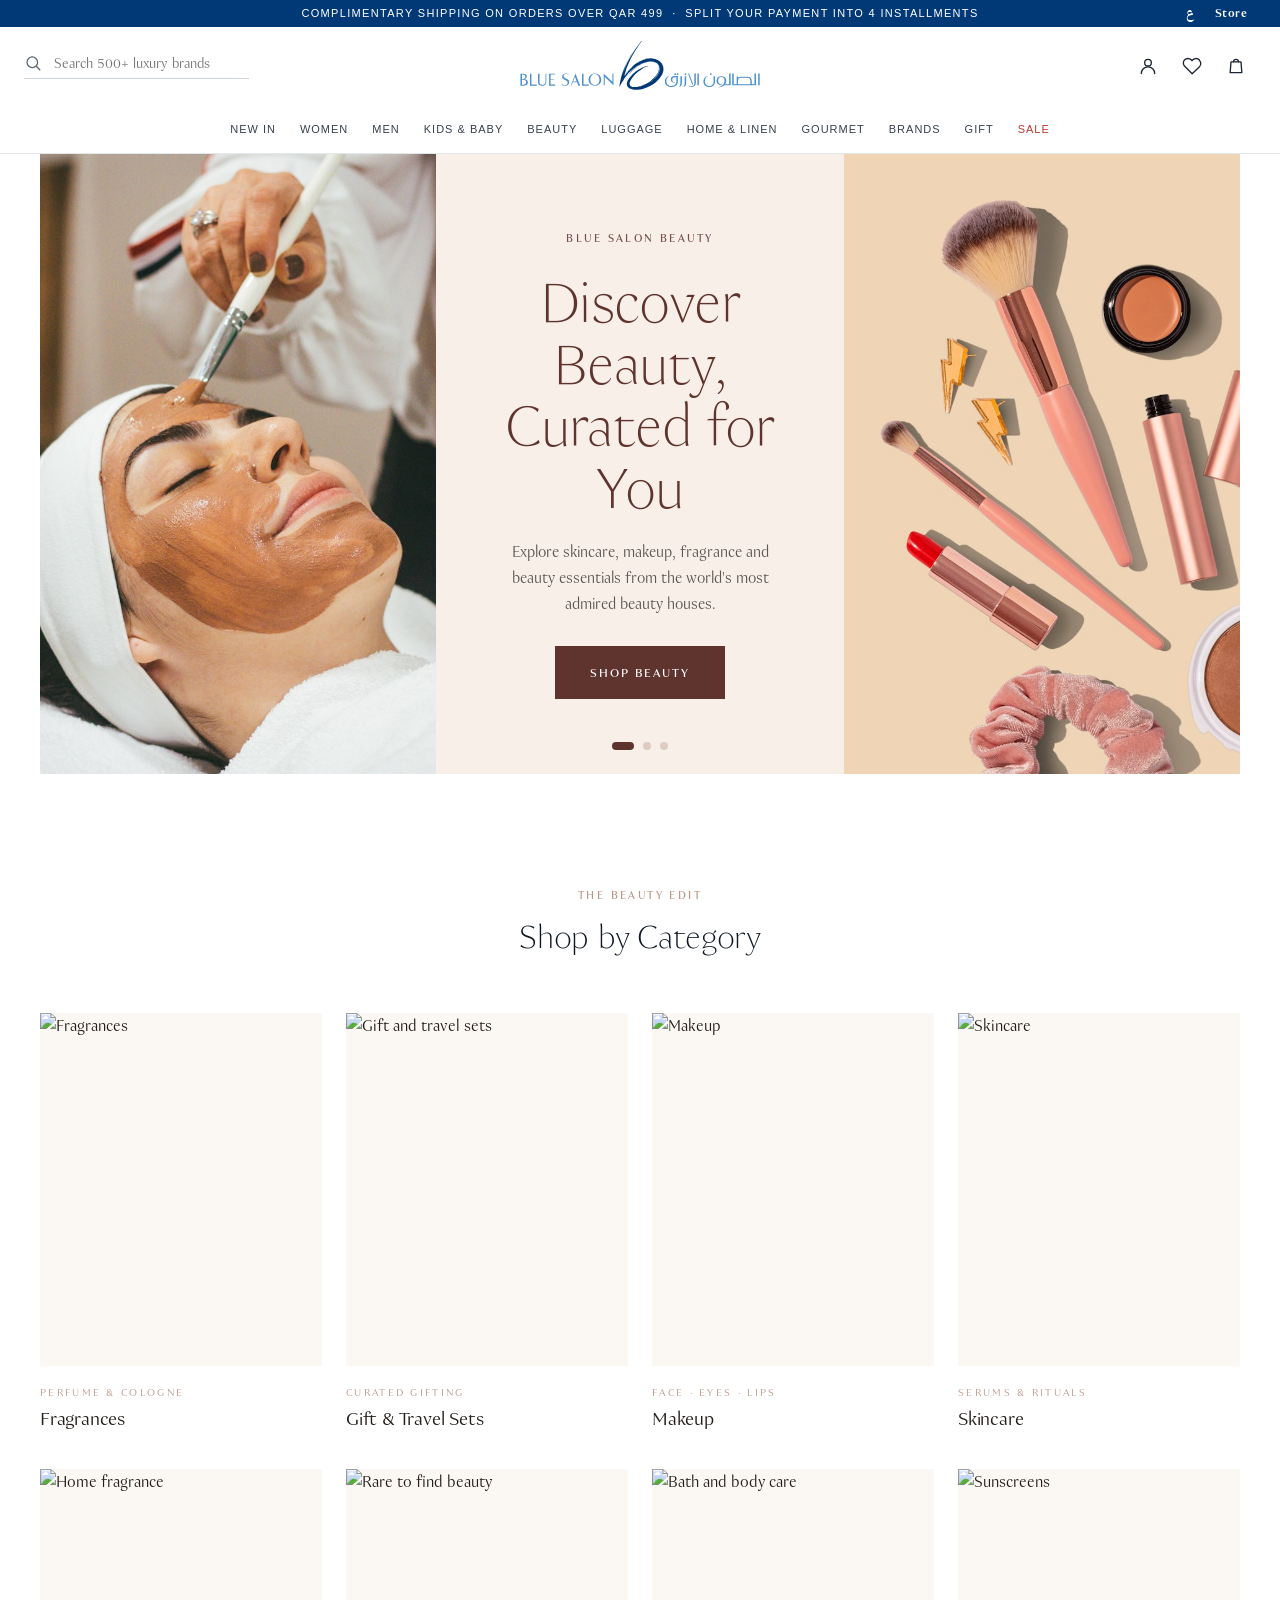
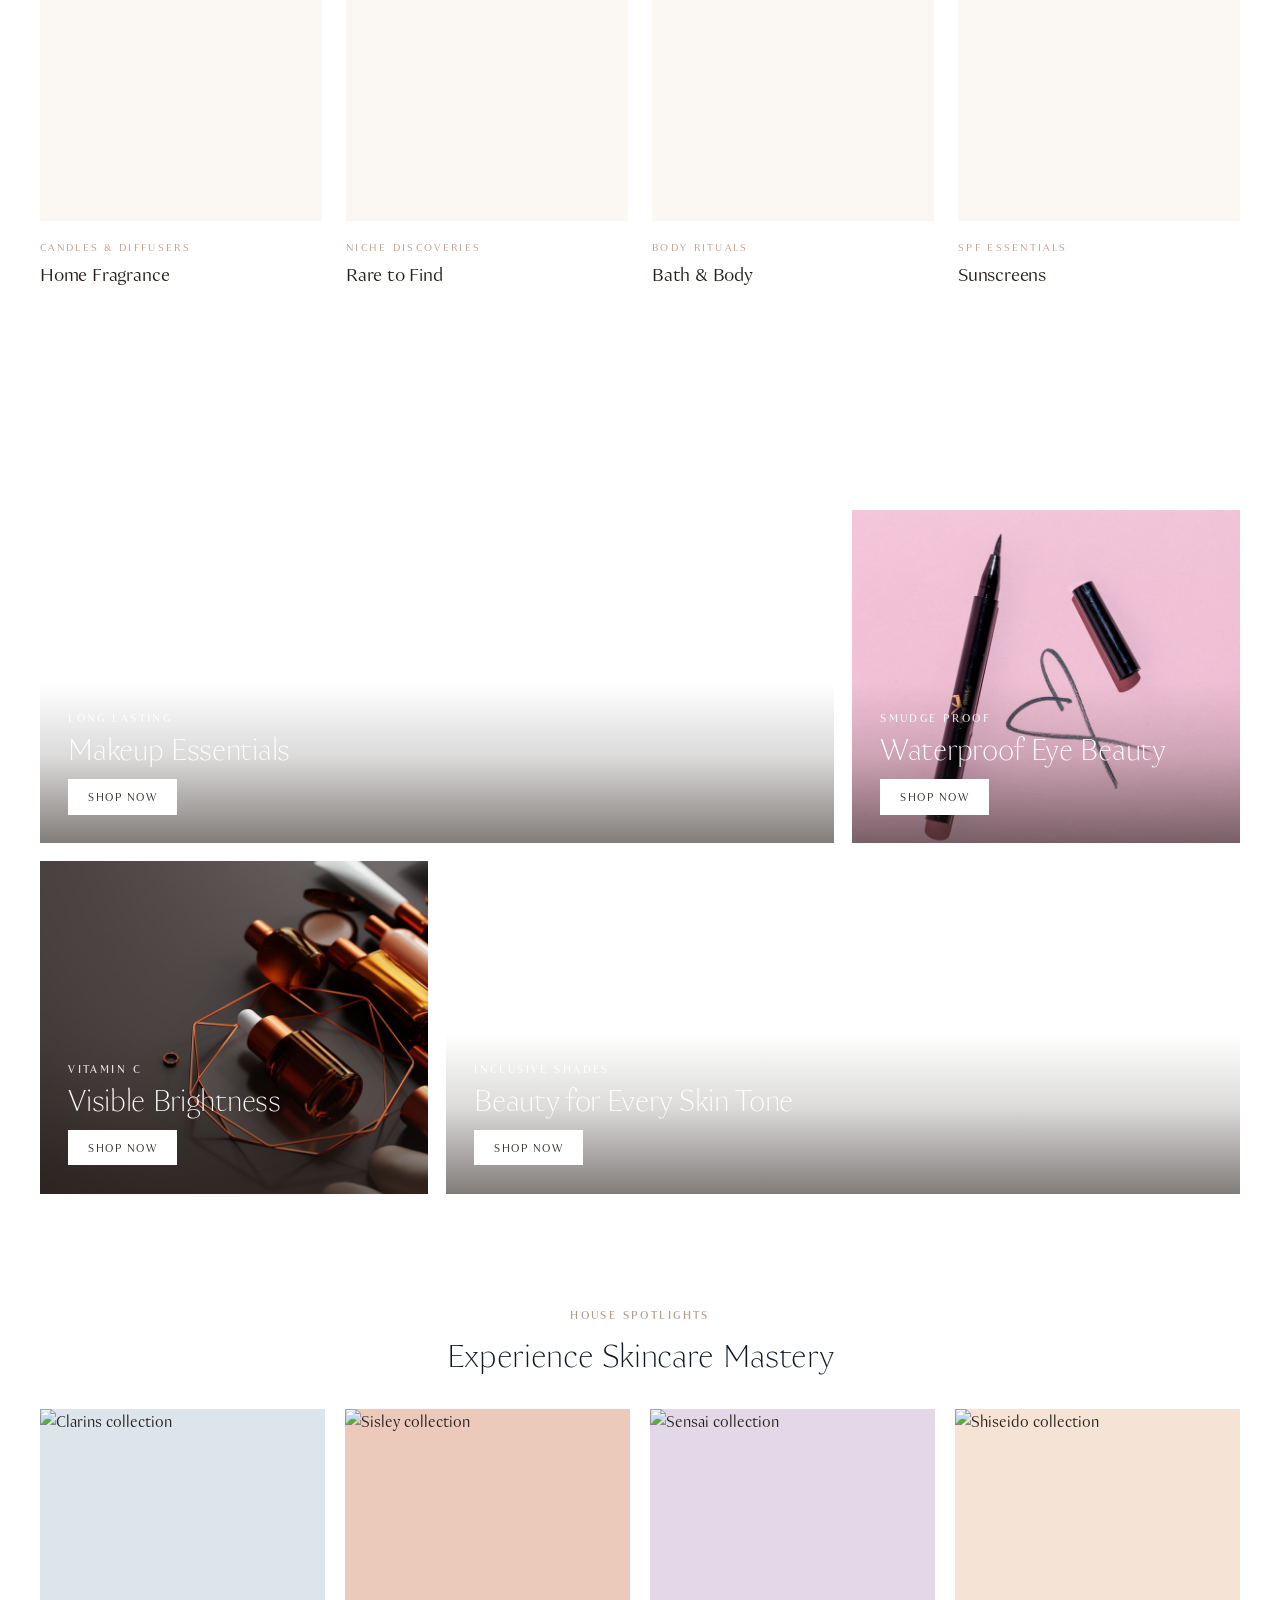
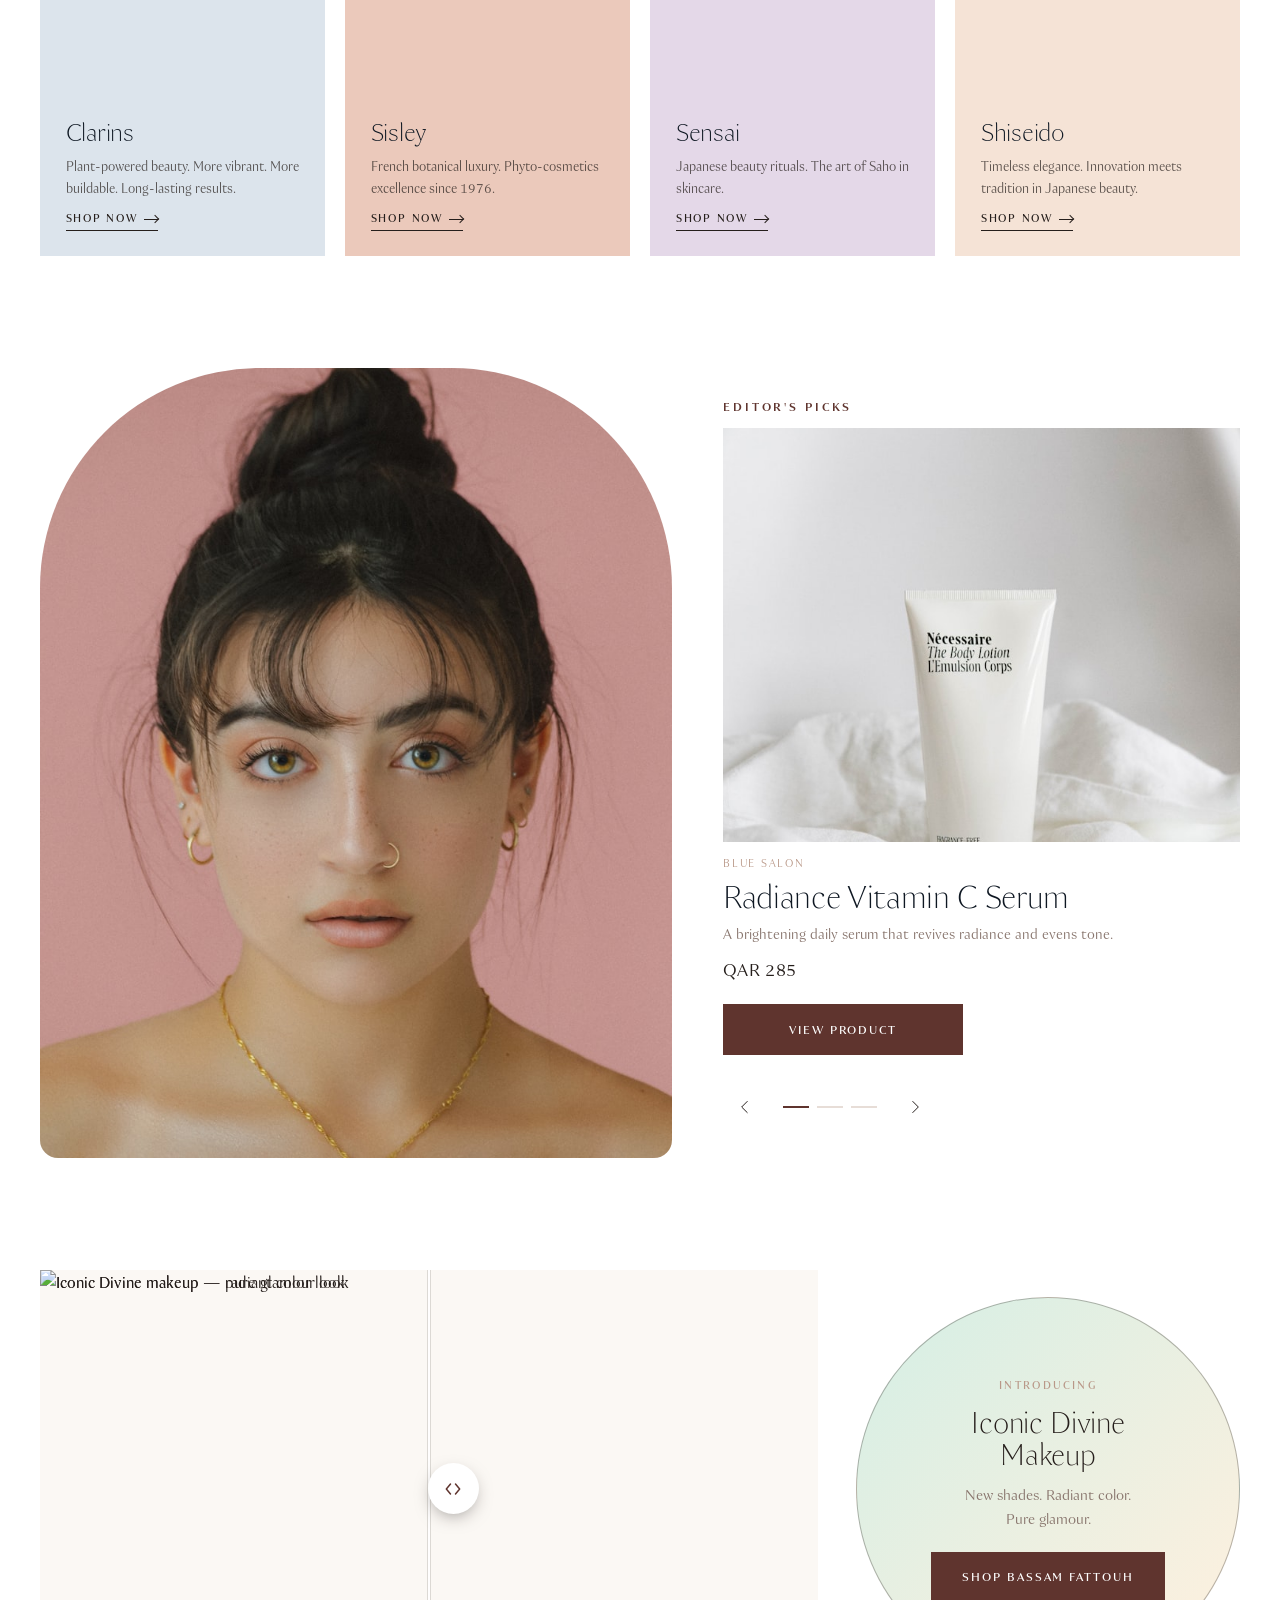
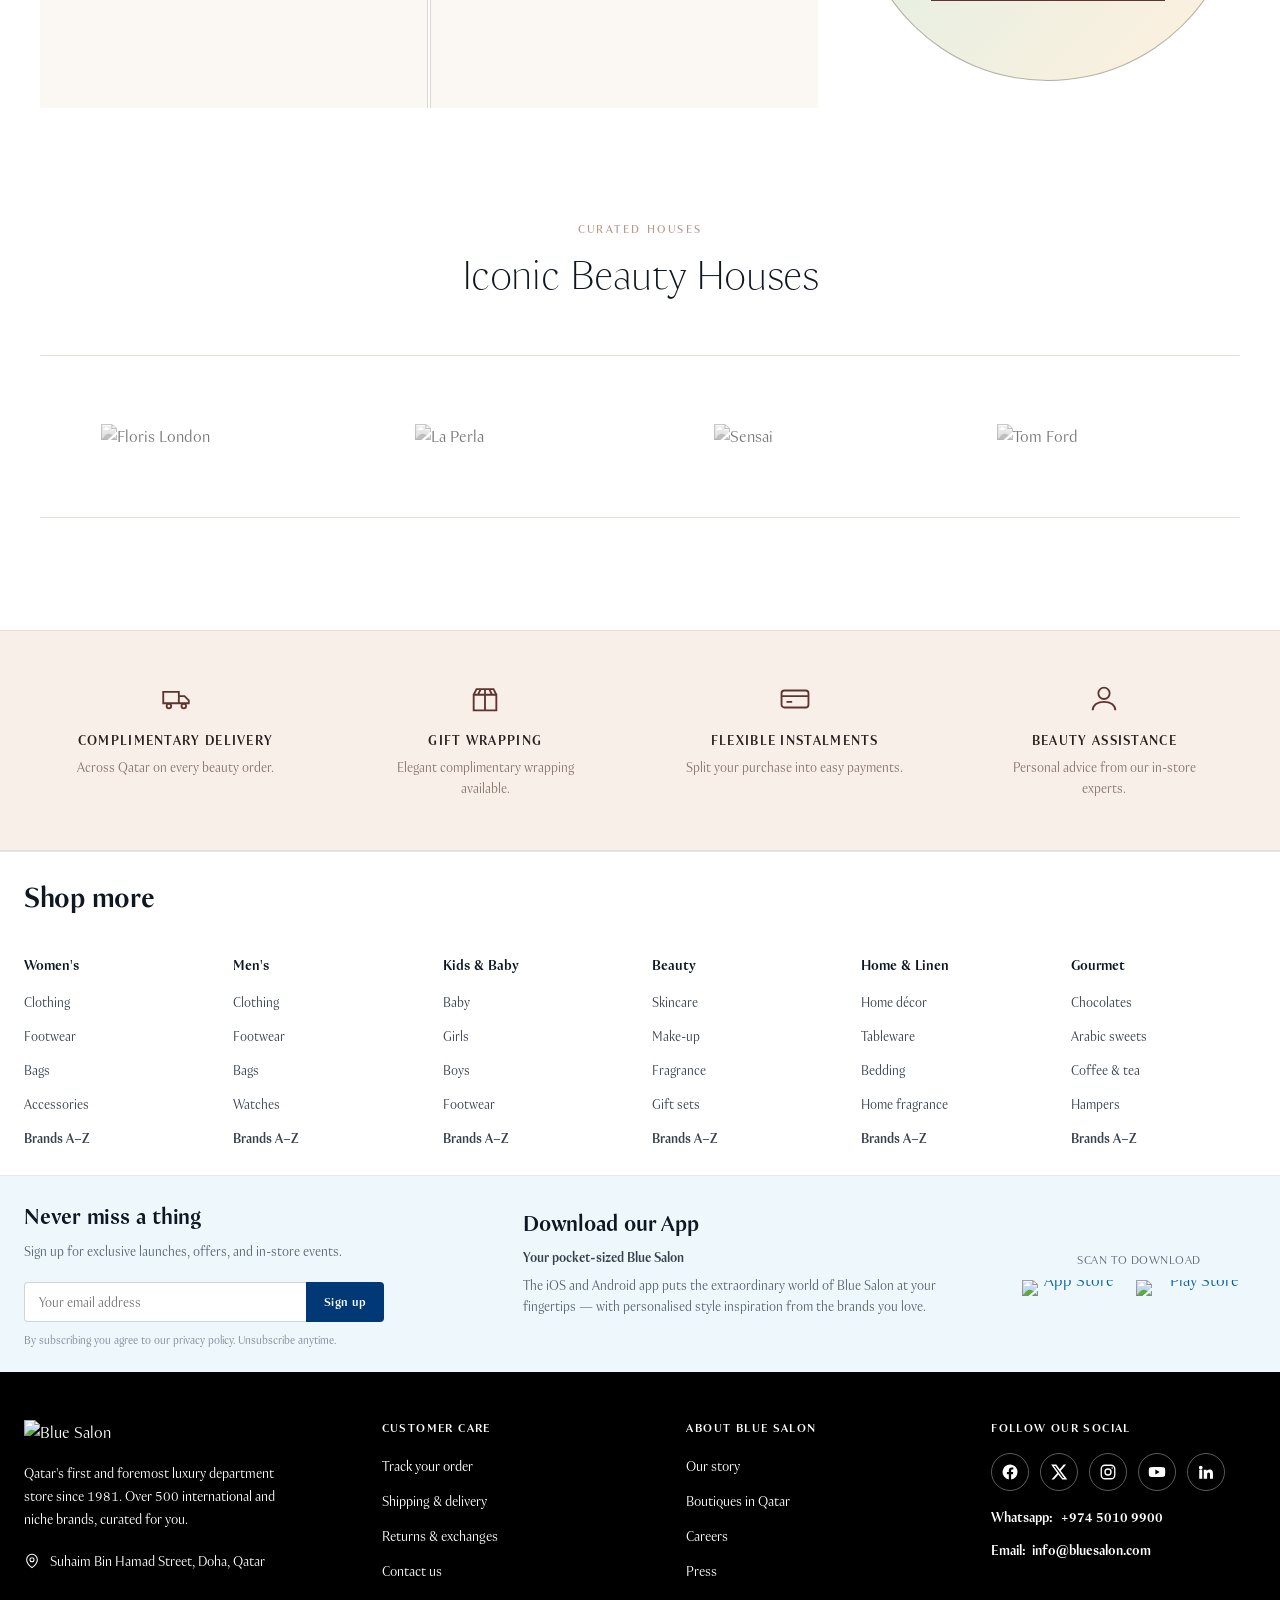
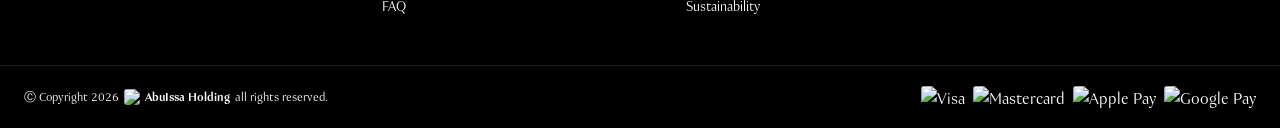
==== commit 7965951a: "Add luggage page with comprehensive layout and product sections" ====
--- a/beauty.html
+++ b/beauty.html
@@ -140,50 +140,116 @@
   </nav> -->
 
   <!-- ============ 5. SHOP BY CATEGORY ============ -->
-  <section class="bsb-section bsb-shell" aria-label="Shop by category">
+  <section class="bsb-section bsb-shell" aria-label="Shop by category" id="bsbCategories">
     <header class="bsb-heading">
-      <p class="bsb-eyebrow">Discover</p>
-      <h2 class="bsb-heading__title">Shop By Category</h2>
+      <p class="bsb-eyebrow">The Beauty Edit</p>
+      <h2 class="bsb-heading__title bsb-heading__title--sm">Shop by Category</h2>
     </header>
+
     <div class="bsb-catgrid">
-      <a class="bsb-cat" href="#">
-        <div class="bsb-cat__stage">
-          <img src="images/beauty/category-skincare.png" alt="Luxury skincare serum, cream and facial roller" loading="lazy">
-        </div>
-        <div class="bsb-cat__body">
-          <span class="bsb-cat__eyebrow">Glow &amp; Care</span>
-          <h3 class="bsb-cat__name">Skincare</h3>
-        </div>
-      </a>
-      <a class="bsb-cat" href="#">
-        <div class="bsb-cat__stage">
-          <img src="images/beauty/category-makeup.png" alt="Luxury lipstick, compact powder and makeup brush" loading="lazy">
-        </div>
-        <div class="bsb-cat__body">
-          <span class="bsb-cat__eyebrow">Colour Studio</span>
-          <h3 class="bsb-cat__name">Makeup</h3>
-        </div>
-      </a>
-      <a class="bsb-cat" href="#">
-        <div class="bsb-cat__stage">
-          <img src="images/beauty/category-fragrance.png" alt="Luxury amber fragrance bottle with blossoms" loading="lazy">
-        </div>
-        <div class="bsb-cat__body">
-          <span class="bsb-cat__eyebrow">Signature Scents</span>
-          <h3 class="bsb-cat__name">Fragrance</h3>
-        </div>
-      </a>
-      <a class="bsb-cat" href="#">
-        <div class="bsb-cat__stage">
-          <img src="images/beauty/category-haircare.png" alt="Luxury hair oil, hair mask and comb" loading="lazy">
-        </div>
-        <div class="bsb-cat__body">
-          <span class="bsb-cat__eyebrow">Hair Rituals</span>
-          <h3 class="bsb-cat__name">Haircare</h3>
-        </div>
-      </a>
-    </div>
-  </section>
+      <a class="bsb-cat" href="/collections/designers-and-niche-fragrances">
+        <span class="bsb-cat__stage">
+          <img src="https://cdn.shopify.com/s/files/1/0370/6444/1991/files/APOM_2024_GRAVURE_1080x1080_95b0a7dd-3bb3-41c5-937f-d5cb9e3cd394.webp?v=1771494107" alt="Fragrances" loading="lazy">
+        </span>
+        <span class="bsb-cat__body">
+          <span class="bsb-cat__eyebrow">Perfume &amp; Cologne</span>
+          <span class="bsb-cat__name">Fragrances</span>
+        </span>
+      </a>
+
+      <a class="bsb-cat" href="/collections/beauty-fragrances-gift-set">
+        <span class="bsb-cat__stage">
+          <img src="https://cdn.shopify.com/s/files/1/0370/6444/1991/files/196821_01.jpg?v=1771494157" alt="Gift and travel sets" loading="lazy">
+        </span>
+        <span class="bsb-cat__body">
+          <span class="bsb-cat__eyebrow">Curated Gifting</span>
+          <span class="bsb-cat__name">Gift &amp; Travel Sets</span>
+        </span>
+      </a>
+
+      <a class="bsb-cat" href="/collections/cosmetics-1">
+        <span class="bsb-cat__stage">
+          <img src="https://cdn.shopify.com/s/files/1/0370/6444/1991/files/PARURE-GOLD_SQUARE-IMAGE_PDP_ASIA_PACKSHOT-02.avif?v=1771494128" alt="Makeup" loading="lazy">
+        </span>
+        <span class="bsb-cat__body">
+          <span class="bsb-cat__eyebrow">Face · Eyes · Lips</span>
+          <span class="bsb-cat__name">Makeup</span>
+        </span>
+      </a>
+
+      <a class="bsb-cat" href="/collections/selfcare">
+        <span class="bsb-cat__stage">
+          <img src="https://cdn.shopify.com/s/files/1/0370/6444/1991/files/1_00_1ex_1-248x1-248_1-248x1-248_line_silk_Carousel_web_wo.jpg?v=1771494146" alt="Skincare" loading="lazy">
+        </span>
+        <span class="bsb-cat__body">
+          <span class="bsb-cat__eyebrow">Serums &amp; Rituals</span>
+          <span class="bsb-cat__name">Skincare</span>
+        </span>
+      </a>
+
+      <a class="bsb-cat" href="/collections/home-fragrance-1">
+        <span class="bsb-cat__stage">
+          <img src="https://cdn.shopify.com/s/files/1/0370/6444/1991/files/Banniere_-_bougieXIII_-_Fiche_produit.webp?v=1771494114" alt="Home fragrance" loading="lazy">
+        </span>
+        <span class="bsb-cat__body">
+          <span class="bsb-cat__eyebrow">Candles &amp; Diffusers</span>
+          <span class="bsb-cat__name">Home Fragrance</span>
+        </span>
+      </a>
+
+      <a class="bsb-cat" href="/collections/rare-to-find">
+        <span class="bsb-cat__stage">
+          <img src="https://cdn.shopify.com/s/files/1/0370/6444/1991/files/02_Sqaure_home_images_B.webp?v=1771494138" alt="Rare to find beauty" loading="lazy">
+        </span>
+        <span class="bsb-cat__body">
+          <span class="bsb-cat__eyebrow">Niche Discoveries</span>
+          <span class="bsb-cat__name">Rare to Find</span>
+        </span>
+      </a>
+
+      <a class="bsb-cat" href="/collections/bodycare">
+        <span class="bsb-cat__stage">
+          <img src="https://cdn.shopify.com/s/files/1/0370/6444/1991/files/80083882_original_original_B.webp?v=1771494095" alt="Bath and body care" loading="lazy">
+        </span>
+        <span class="bsb-cat__body">
+          <span class="bsb-cat__eyebrow">Body Rituals</span>
+          <span class="bsb-cat__name">Bath &amp; Body</span>
+        </span>
+      </a>
+
+      <a class="bsb-cat" href="/collections/sunscreens">
+        <span class="bsb-cat__stage">
+          <img src="https://cdn.shopify.com/s/files/1/0370/6444/1991/files/post_beauty_Women_1.webp?v=1771749883" alt="Sunscreens" loading="lazy">
+        </span>
+        <span class="bsb-cat__body">
+          <span class="bsb-cat__eyebrow">SPF Essentials</span>
+          <span class="bsb-cat__name">Sunscreens</span>
+        </span>
+      </a>
+    </div>
+  </section>
+
+  <script>
+  /* Staggered scroll reveal for the category grid (no-JS keeps cards visible) */
+  (function () {
+    var grid = document.querySelector('#bsbCategories .bsb-catgrid');
+    if (!grid || !('IntersectionObserver' in window)) return;
+    grid.classList.add('is-reveal');
+    var io = new IntersectionObserver(function (entries) {
+      entries.forEach(function (e) {
+        if (!e.isIntersecting) return;
+        e.target.classList.add('is-inview');
+        io.unobserve(e.target);
+      });
+    }, { rootMargin: '0px 0px -8%', threshold: 0.15 });
+    grid.querySelectorAll('.bsb-cat').forEach(function (card, i) {
+      card.style.transitionDelay = (i % 4) * 70 + 'ms';
+      io.observe(card);
+    });
+  })();
+  </script>
+
+
 
   <!-- ============ 6. ASYMMETRICAL EDITORIAL GRID ============ -->
   <section class="bsb-section bsb-shell" aria-label="Beauty editorial">
@@ -222,19 +288,60 @@
       </a>
     </div>
   </section>
-  <!-- ============ 8. FULL-WIDTH VIDEO BANNER ============ -->
-  <section class="bsb-videoband" aria-label="Beauty in motion">
-    <video class="bsb-videoband__media" id="bsbVideoBand"
-           src="https://amiy.wpenginepowered.com/wp-content/uploads/2023/10/home-1-video.mp4"
-           autoplay muted loop playsinline preload="metadata"
-           aria-label="Close-up of a beauty makeup application"></video>
-    <div class="bsb-videoband__overlay">
-      <p class="bsb-eyebrow bsb-eyebrow--light">The Art of Colour</p>
-      <h2 class="bsb-videoband__title">Statement Lips,<br>Effortless Beauty</h2>
-      <a class="bsb-videoband__cta" href="#">Explore Makeup</a>
-    </div>
-    <button class="bsb-videoband__toggle" id="bsbVideoToggle" type="button" aria-pressed="true" aria-label="Pause video">Pause</button>
-  </section>
+  <!-- ============ 8. SKINCARE MASTERY — BRAND SPOTLIGHTS ============ -->
+  <section class="bsb-section bsb-shell" aria-label="Skincare mastery" id="bsbMastery">
+    <header class="bsb-heading">
+      <p class="bsb-eyebrow">House Spotlights</p>
+      <h2 class="bsb-heading__title bsb-heading__title--sm">Experience Skincare Mastery</h2>
+    </header>
+
+    <div class="bsb-mastery">
+      <a class="bsb-mastery__card" href="/collections/clarins" style="--tint:#DCE4EC">
+        <span class="bsb-mastery__stage">
+          <img src="https://cdn.shopify.com/s/files/1/0370/6444/1991/files/2023_-_Tinted_Oleo-Serum_-_Routine_Oleo_DS_Hydra-essentiel_peau_normale_Ever_Bronze_Compact_Powder_Lip_Oil_Honey_-_11.jpg_master.webp?v=1771758767" alt="Clarins collection" loading="lazy">
+        </span>
+        <span class="bsb-mastery__body">
+          <span class="bsb-mastery__name">Clarins</span>
+          <span class="bsb-mastery__desc">Plant-powered beauty. More vibrant. More buildable. Long-lasting results.</span>
+          <span class="bsb-mastery__cta">Shop Now<span class="bsb-arrow" aria-hidden="true"></span></span>
+        </span>
+      </a>
+
+      <a class="bsb-mastery__card" href="/collections/sisley" style="--tint:#EBC9BB">
+        <span class="bsb-mastery__stage">
+          <img src="https://cdn.shopify.com/s/files/1/0370/6444/1991/files/132024_01.webp?v=1771758945" alt="Sisley collection" loading="lazy">
+        </span>
+        <span class="bsb-mastery__body">
+          <span class="bsb-mastery__name">Sisley</span>
+          <span class="bsb-mastery__desc">French botanical luxury. Phyto-cosmetics excellence since 1976.</span>
+          <span class="bsb-mastery__cta">Shop Now<span class="bsb-arrow" aria-hidden="true"></span></span>
+        </span>
+      </a>
+
+      <a class="bsb-mastery__card" href="/collections/sensai" style="--tint:#E4D8E8">
+        <span class="bsb-mastery__stage">
+          <img src="https://cdn.shopify.com/s/files/1/0370/6444/1991/files/lg_AW23_line_ultimate_Carousel_web_wo.webp?v=1771758770" alt="Sensai collection" loading="lazy">
+        </span>
+        <span class="bsb-mastery__body">
+          <span class="bsb-mastery__name">Sensai</span>
+          <span class="bsb-mastery__desc">Japanese beauty rituals. The art of Saho in skincare.</span>
+          <span class="bsb-mastery__cta">Shop Now<span class="bsb-arrow" aria-hidden="true"></span></span>
+        </span>
+      </a>
+
+      <a class="bsb-mastery__card" href="/collections/shiseido" style="--tint:#F5E3D6">
+        <span class="bsb-mastery__stage">
+          <img src="https://cdn.shopify.com/s/files/1/0370/6444/1991/files/SHU241_SS25_Evergreen_Hero_Banner_BestSellers_750x1030_65ac0264-b66c-4eb1-a397-4c1701d7fe64.webp?v=1771758768" alt="Shiseido collection" loading="lazy">
+        </span>
+        <span class="bsb-mastery__body">
+          <span class="bsb-mastery__name">Shiseido</span>
+          <span class="bsb-mastery__desc">Timeless elegance. Innovation meets tradition in Japanese beauty.</span>
+          <span class="bsb-mastery__cta">Shop Now<span class="bsb-arrow" aria-hidden="true"></span></span>
+        </span>
+      </a>
+    </div>
+  </section>
+
 
   <!-- ============ 9. FEATURED PRODUCT CAROUSEL ============ -->
   <section class="bsb-section bsb-shell bsb-feature" aria-label="Editor's picks" id="bsbFeature">
@@ -263,23 +370,33 @@
     </div>
   </section>
 
-  <!-- ============ 9b. BEFORE / AFTER COMPARE ============ -->
-  <section class="bsb-section bsb-shell" aria-label="Before and after">
+  <!-- ============ 9b. INTRODUCING — IMAGE COMPARISON ============ -->
+  <section class="bsb-section bsb-shell bsb-divine" aria-label="Introducing Iconic Divine Makeup">
     <div class="bsb-compare" id="bsbCompare" role="slider" tabindex="0"
-         aria-label="Before and after comparison" aria-valuemin="0" aria-valuemax="100" aria-valuenow="50">
+         aria-label="Drag to compare campaign looks" aria-valuemin="0" aria-valuemax="100" aria-valuenow="50">
       <img class="bsb-compare__after"
-           src="images/after-asian.png"
-           alt="Skin before and after treatment — acne-prone on the left, clear and smooth on the right" loading="lazy">
-      <img class="bsb-compare__before" src="images/before-asian.png" alt="" aria-hidden="true">
-      <span class="bsb-compare__label bsb-compare__label--before">Before</span>
-      <span class="bsb-compare__label bsb-compare__label--after">After</span>
-      <span class="bsb-compare__handle" aria-hidden="true">
+           src="https://cdn.shopify.com/s/files/1/0370/6444/1991/files/1270pxx713px-01_1.webp?v=1771749883"
+           alt="Iconic Divine makeup — pure glamour look" loading="lazy">
+      <img class="bsb-compare__before"
+           src="https://cdn.shopify.com/s/files/1/0370/6444/1991/files/1270pxx713px-02_2.webp?v=1771749883"
+           alt="Iconic Divine makeup — radiant color look" loading="lazy">
+      <div class="bsb-compare__handle" aria-hidden="true">
         <span class="bsb-compare__grip">
-          <svg viewBox="0 0 24 24" fill="none" stroke="currentColor" stroke-width="1.6" stroke-linecap="round" stroke-linejoin="round"><path d="M9 6 4 12l5 6M15 6l5 6-5 6"/></svg>
-        </span>
-      </span>
-    </div>
-  </section>
+          <svg viewBox="0 0 24 24" fill="none" stroke="currentColor" stroke-width="1.8" stroke-linecap="round" stroke-linejoin="round"><path d="M9 6l-5 6 5 6M15 6l5 6-5 6"/></svg>
+        </span>
+      </div>
+    </div>
+
+    <div class="bsb-divine__badge">
+      <p class="bsb-eyebrow">Introducing</p>
+      <h2 class="bsb-divine__title">Iconic Divine Makeup</h2>
+      <p class="bsb-divine__text">New shades. Radiant color. Pure glamour.</p>
+      <a class="bsb-btn bsb-btn--dark" href="/collections/vendors?q=Bassam%20Fattouh">Shop Bassam Fattouh</a>
+    </div>
+  </section>
+
+
+
 
   <!-- ============ 10. BEAUTY BRAND ROW ============ -->
   <section class="bsb-section bsb-shell" aria-label="Iconic beauty houses">
@@ -289,15 +406,6 @@
     </header>
     <ul class="bsb-brands" id="bsbBrands"></ul>
   </section>
-  <!-- ============ 11b. INSTAGRAM ============ -->
-  <section class="bsb-section bsb-shell bsb-insta" aria-label="Follow us on Instagram">
-    <header class="bsb-heading">
-      <p class="bsb-eyebrow">View &amp; Follow</p>
-      <h2 class="bsb-heading__title bsb-heading__title--sm">Us @bluesalonbeauty</h2>
-    </header>
-    <div class="bsb-insta__grid" id="bsbInsta"></div>
-  </section>
-
   <!-- ============ 12. QATAR SERVICE STRIP ============ -->
   <section class="bsb-services" aria-label="Blue Salon services">
     <div class="bsb-shell bsb-services__grid">
--- a/app.css
+++ b/app.css
@@ -428,6 +428,7 @@
 display: flex;
 flex-direction: column;
 align-items: center;
+max-width: 74px;
 }
 .men-quicknav-item:hover { text-decoration: none; }
 .men-quicknav-circle {
--- a/assets/blue-salon-beauty.css
+++ b/assets/blue-salon-beauty.css
@@ -198,7 +198,11 @@
 
 /* ============ 5. SHOP BY CATEGORY ============ */
 /* ---- shop by category: flat editorial gallery ---- */
-.bsb-catgrid{display:grid;grid-template-columns:repeat(4,1fr);gap:clamp(20px,2.4vw,40px)}
+.bsb-catgrid{
+  display:grid;grid-template-columns:repeat(4,1fr);
+  gap:clamp(34px,3vw,40px) 24px;   /* roomier rows, tight 24px columns */
+  margin-top:10px;                 /* extra air below the section heading */
+}
 .bsb-cat{display:flex;flex-direction:column}
 /* square-cornered portrait image, quiet zoom only */
 .bsb-cat__stage{
@@ -216,13 +220,15 @@
   padding-top:clamp(14px,1.4vw,20px);
 }
 .bsb-cat__eyebrow{
-  font-size:10px;letter-spacing:.22em;text-transform:uppercase;color:var(--taupe);
+  font-size:10.5px;letter-spacing:.22em;text-transform:uppercase;color:var(--taupe);
 }
 /* name carries an understated underline-reveal on hover */
 .bs-beauty-page .bsb-cat__name{
-  font-family:var(--serif);font-weight:var(--fw-light);line-height:var(--lh-tight);
-  font-size:clamp(22px,2vw,30px);letter-spacing:var(--ls-tight);color:var(--text-strong);
+  font-family:var(--serif);font-weight:400;line-height:1.25;
+  font-size:clamp(18px,1.5vw,20px);letter-spacing:var(--ls-tight);color:var(--ink);
   position:relative;
+  /* never more than two lines */
+  display:-webkit-box;-webkit-box-orient:vertical;-webkit-line-clamp:2;overflow:hidden;
 }
 .bsb-cat__name::after{
   content:"";position:absolute;left:0;bottom:-2px;height:1px;width:100%;
@@ -231,6 +237,53 @@
 }
 .bsb-cat:hover .bsb-cat__name::after,
 .bsb-cat:focus-visible .bsb-cat__name::after{transform:scaleX(1)}
+/* staggered scroll reveal — .is-reveal is added by JS, so no-JS stays visible */
+.bsb-catgrid.is-reveal .bsb-cat{
+  opacity:0;transform:translateY(18px);
+  transition:opacity .7s ease,transform .7s cubic-bezier(.16,.84,.32,1);
+}
+.bsb-catgrid.is-reveal .bsb-cat.is-inview{opacity:1;transform:none}
+
+/* ============ 5b. SKINCARE MASTERY — BRAND SPOTLIGHTS ============ */
+/* heading sits a consistent ~36px above the cards */
+#bsbMastery .bsb-heading{margin-bottom:clamp(30px,3vw,36px)}
+.bsb-mastery{display:grid;grid-template-columns:repeat(4,1fr);gap:clamp(16px,1.6vw,24px)}
+/* whole card is one link; soft per-brand tint carried on --tint */
+.bsb-mastery__card{display:flex;flex-direction:column;background:var(--tint,var(--ivory))}
+.bsb-mastery__stage{display:block;aspect-ratio:1/1;overflow:hidden}
+.bsb-mastery__stage img{
+  width:100%;height:100%;object-fit:cover;object-position:center;
+  transition:transform 1.2s cubic-bezier(.16,.84,.32,1);
+}
+.bsb-mastery__card:hover .bsb-mastery__stage img,
+.bsb-mastery__card:focus-visible .bsb-mastery__stage img{transform:scale(1.045)}
+.bsb-mastery__body{
+  flex:1;display:flex;flex-direction:column;align-items:flex-start;gap:10px;
+  padding:clamp(20px,2vw,28px);
+}
+.bs-beauty-page .bsb-mastery__name{
+  font-family:var(--serif);font-weight:var(--fw-light);line-height:var(--lh-tight);
+  font-size:clamp(22px,2vw,28px);letter-spacing:var(--ls-tight);color:var(--text-strong);
+}
+.bsb-mastery__desc{flex:1;font-size:13.5px;line-height:1.6;color:var(--ink);opacity:.72}
+.bsb-mastery__cta{
+  font-size:11px;letter-spacing:.16em;text-transform:uppercase;font-weight:500;
+  color:var(--ink);border-bottom:1px solid currentColor;padding-bottom:3px;transition:.25s;
+}
+.bsb-mastery__card:hover .bsb-mastery__cta{color:var(--brown)}
+@media (max-width:1024px){
+  .bsb-mastery{grid-template-columns:repeat(2,1fr)}
+}
+@media (max-width:640px){
+  /* swipeable row on phones — scroll-snap, no JS */
+  .bsb-mastery{
+    display:flex;gap:14px;overflow-x:auto;
+    scroll-snap-type:x mandatory;scrollbar-width:none;
+    margin-inline:calc(var(--pad) * -1);padding-inline:var(--pad);
+  }
+  .bsb-mastery::-webkit-scrollbar{display:none}
+  .bsb-mastery__card{flex:0 0 76%;scroll-snap-align:start}
+}
 
 /* ============ 6. EDITORIAL GRID ============ */
 .bsb-editorial{
@@ -347,20 +400,20 @@
 .bsb-feature__model img{width:100%;height:100%;object-fit:cover;transition:opacity .3s ease}
 /* right: product content, left-aligned, connected & filled */
 .bsb-feature__panel{
-  text-align:left;display:flex;flex-direction:column;align-items:flex-start;gap:10px;
-  max-width:480px;justify-content:center;
-}
-.bsb-feature__eyebrow{color:var(--brown);font-size:12px;margin-bottom:4px}
+  text-align:left;display:flex;flex-direction:column;align-items:flex-start;gap:8px;
+  max-width:540px;justify-content:center;
+}
+.bsb-feature__eyebrow{color:var(--brown);font-size:12px;font-weight:600;letter-spacing:.24em;margin-bottom:4px}
 .bsb-feature__stage{
   width:100%;max-width:none;aspect-ratio:5/4;background:var(--ivory);
-  display:grid;place-items:center;overflow:hidden;margin-bottom:6px;
+  display:grid;place-items:center;overflow:hidden;margin-bottom:4px;
 }
 .bsb-feature__stage img{width:100%;height:100%;object-fit:cover;transition:opacity .3s ease}
 .bsb-feature__brand{font-size:11px;letter-spacing:.16em;text-transform:uppercase;color:var(--taupe)}
 .bsb-feature__name{font-family:var(--serif);font-weight:var(--fw-light);font-size:clamp(24px,2.6vw,34px);line-height:var(--lh-tight);letter-spacing:var(--ls-tight);color:var(--text-strong)}
 .bsb-feature__desc{font-size:14.5px;line-height:1.6;color:var(--muted);max-width:400px}
 .bsb-feature__price{font-size:18px;color:var(--ink);letter-spacing:.02em;margin-top:2px}
-.bsb-feature__cta{margin-top:12px;padding:14px 32px}
+.bsb-feature__cta{margin-top:12px;padding:15px 32px;min-width:240px;text-align:center}
 /* compact controls row: prev · dots · next, all grouped together */
 .bsb-feature__controls{display:flex;align-items:center;gap:16px;margin-top:22px}
 .bsb-feature__dots{display:flex;gap:8px}
@@ -388,12 +441,34 @@
 .bsb-insta__grid a:hover::after{background:rgba(37,30,27,.34)}
 .bsb-insta__grid a:hover .bsb-insta__icon{opacity:1;transform:scale(1)}
 
-/* ============ 9b. BEFORE / AFTER COMPARE ============ */
+/* ============ 9b. INTRODUCING — IMAGE COMPARISON ============ */
+/* comparison image left, circular campaign badge right; stacks below 1000px */
+.bsb-divine{display:flex;align-items:center;gap:clamp(24px,3vw,48px)}
+.bsb-divine .bsb-compare{flex:1;min-width:0}
+.bsb-divine__badge{
+  flex:0 0 auto;width:clamp(340px,30vw,440px);aspect-ratio:1/1;border-radius:50%;
+  border:1px solid rgba(37,30,27,.3);   /* lighter ring so it reads as an accent */
+  background:linear-gradient(135deg,#DAEFE4 13%,#FAF0DF 86%);
+  display:flex;flex-direction:column;align-items:center;justify-content:center;gap:12px;
+  text-align:center;padding:clamp(36px,4vw,56px);
+}
+.bs-beauty-page .bsb-divine__title{
+  font-family:var(--serif);font-weight:var(--fw-light);line-height:var(--lh-tight);
+  font-size:clamp(26px,2.4vw,34px);letter-spacing:var(--ls-tight);color:var(--ink);
+  max-width:10ch;
+}
+.bsb-divine__text{font-size:15px;color:var(--muted);max-width:24ch}
+.bsb-divine__badge .bsb-btn{margin-top:10px}
+@media (max-width:999px){
+  .bsb-divine{flex-direction:column}
+  .bsb-divine__badge{width:min(420px,86vw)}
+}
+
 .bsb-compare{
   --pos:50%;
   position:relative;overflow:hidden;
   width:100%;aspect-ratio:16/9;background:var(--ivory);
-  cursor:ew-resize;touch-action:none;user-select:none;
+  cursor:ew-resize;touch-action:none;-webkit-user-select:none;user-select:none;
 }
 .bsb-compare__after,
 .bsb-compare__before{
@@ -427,20 +502,22 @@
 .bsb-compare__grip svg{width:20px;height:20px}
 
 /* ============ 10. BRAND ROW (auto-scrolling logo marquee) ============ */
-.bsb-brands{overflow:hidden}
+/* thin dividers frame the strip so it holds its own after the image sections */
+.bsb-brands{overflow:hidden;border-block:1px solid var(--border);padding-block:clamp(28px,3vw,40px)}
 .bsb-brands__track{display:flex;width:max-content;animation:bsb-marquee 45s linear infinite}
 .bsb-brands:hover .bsb-brands__track{animation-play-state:paused}
 @keyframes bsb-marquee{from{transform:translateX(0)}to{transform:translateX(-50%)}}
-.bsb-brand{flex:0 0 auto;width:210px;margin-inline-end:clamp(32px,4vw,72px);display:flex}
+.bsb-brand{flex:0 0 auto;width:230px;margin-inline-end:clamp(48px,5vw,88px);display:flex}
 .bsb-brand__logo{
-  display:flex;align-items:center;justify-content:center;width:100%;min-height:80px;padding:8px;
+  display:flex;align-items:center;justify-content:center;width:100%;min-height:84px;padding:8px;
   background:none;border:0;
 }
+/* max-height (not width) governs size so every logo reads at equal visual height */
 .bsb-brand__logo img{
-  max-width:100%;max-height:52px;object-fit:contain;
-  filter:grayscale(1);opacity:.55;transition:filter .3s,opacity .3s;
-}
-.bsb-brand:hover .bsb-brand__logo img{filter:grayscale(1);opacity:1}
+  max-width:100%;max-height:60px;object-fit:contain;
+  filter:grayscale(1);opacity:.6;transition:filter .3s,opacity .3s;
+}
+.bsb-brand:hover .bsb-brand__logo img{filter:grayscale(0);opacity:1}
 @media (prefers-reduced-motion:reduce){
   .bsb-brands{overflow-x:auto}
   .bsb-brands__track{animation:none}
@@ -522,7 +599,7 @@
   .bsb-strip__list{flex-wrap:nowrap;overflow-x:auto;justify-content:flex-start;scroll-snap-type:x proximity;-webkit-overflow-scrolling:touch}
   .bsb-strip__list li{scroll-snap-align:start;flex:0 0 auto}
 
-  .bsb-catgrid{gap:16px}
+  .bsb-catgrid{gap:26px 14px}
   .bsb-products{grid-template-columns:repeat(2,1fr)}
 
   /* editorial tiles stack with varied heights */
